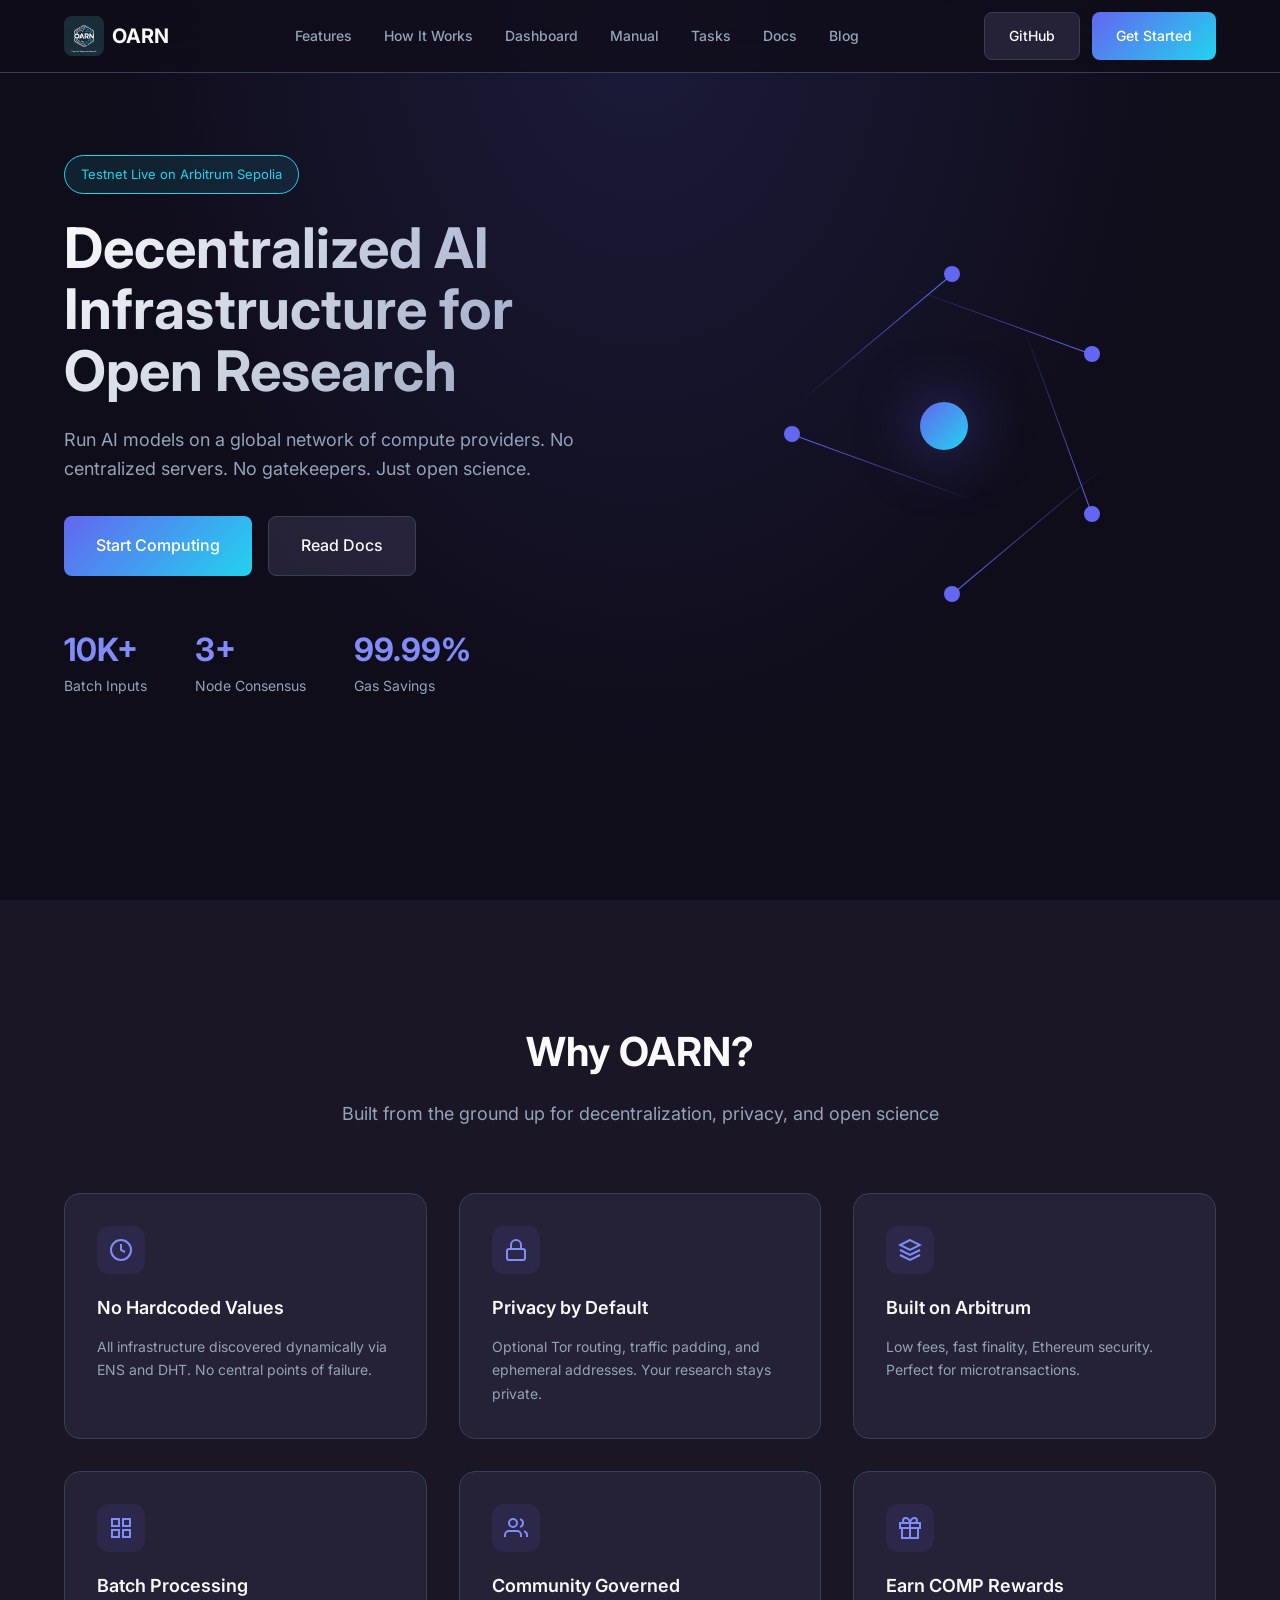
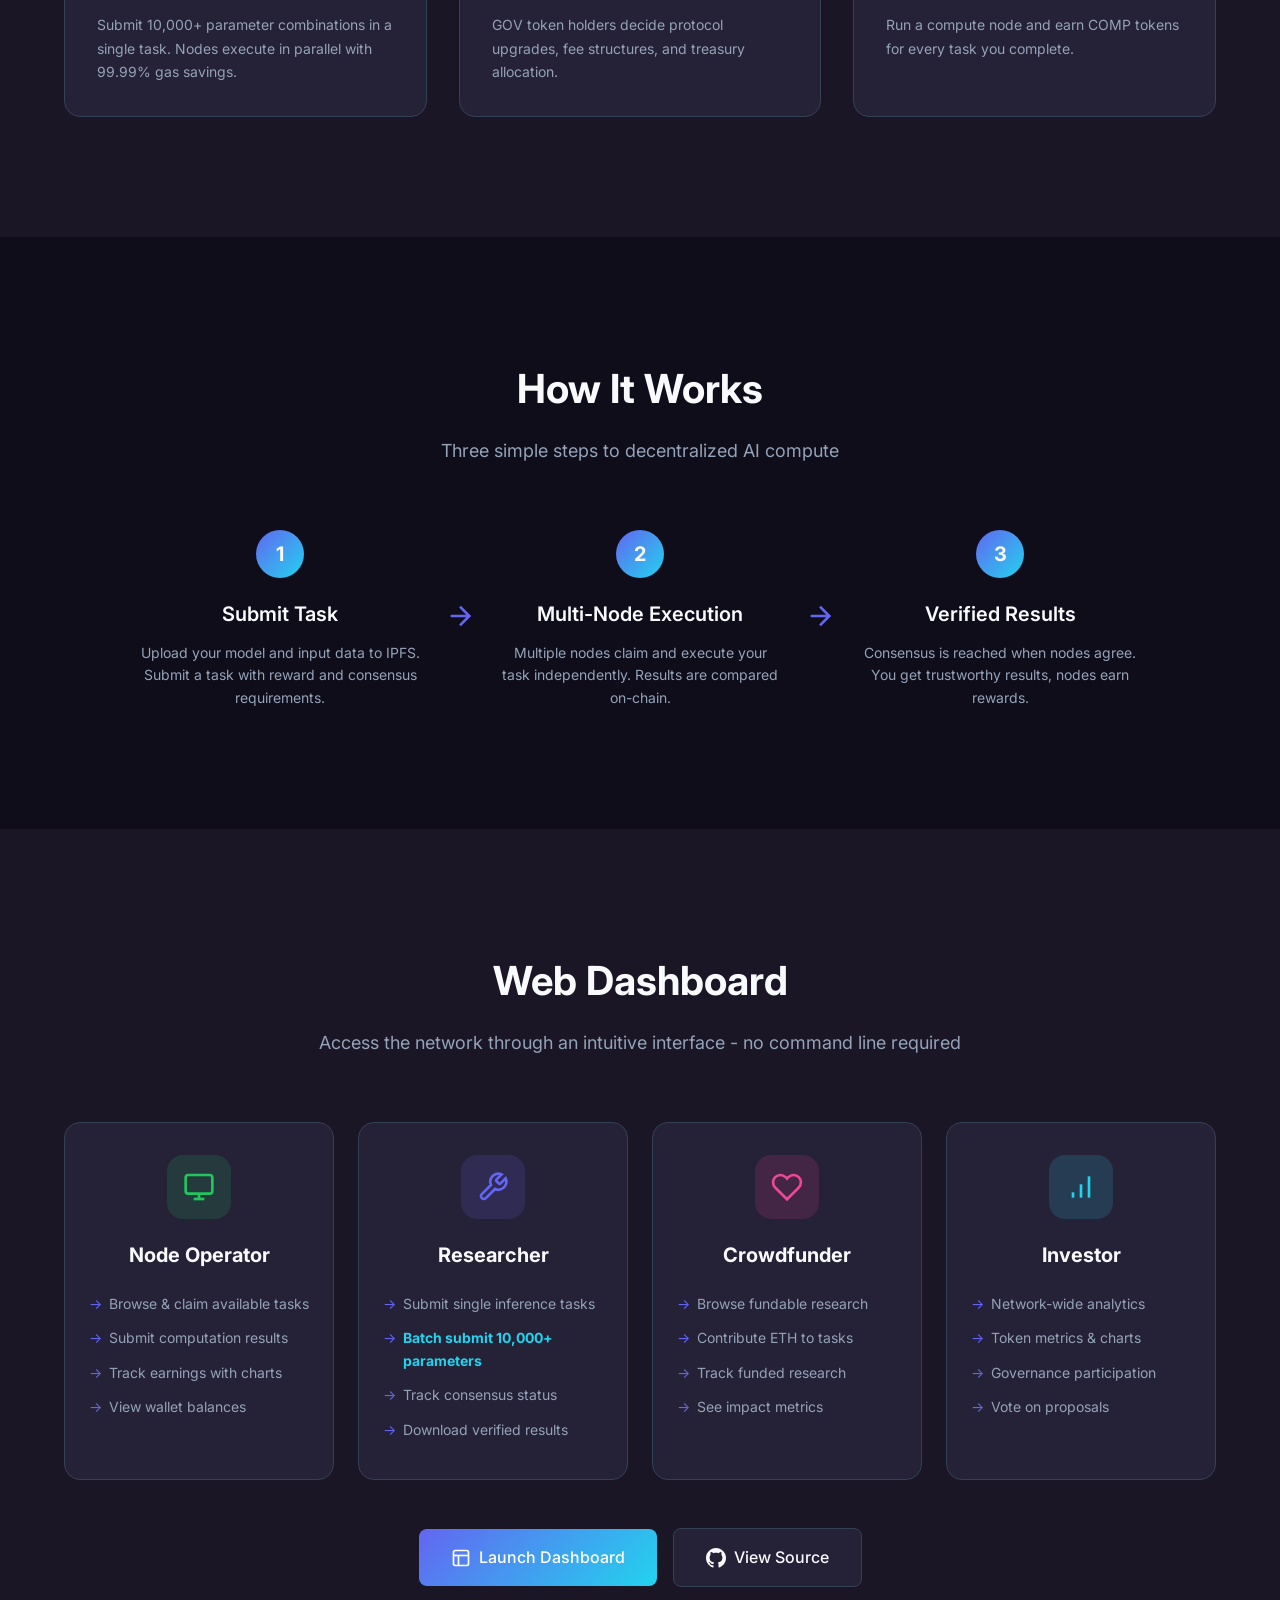
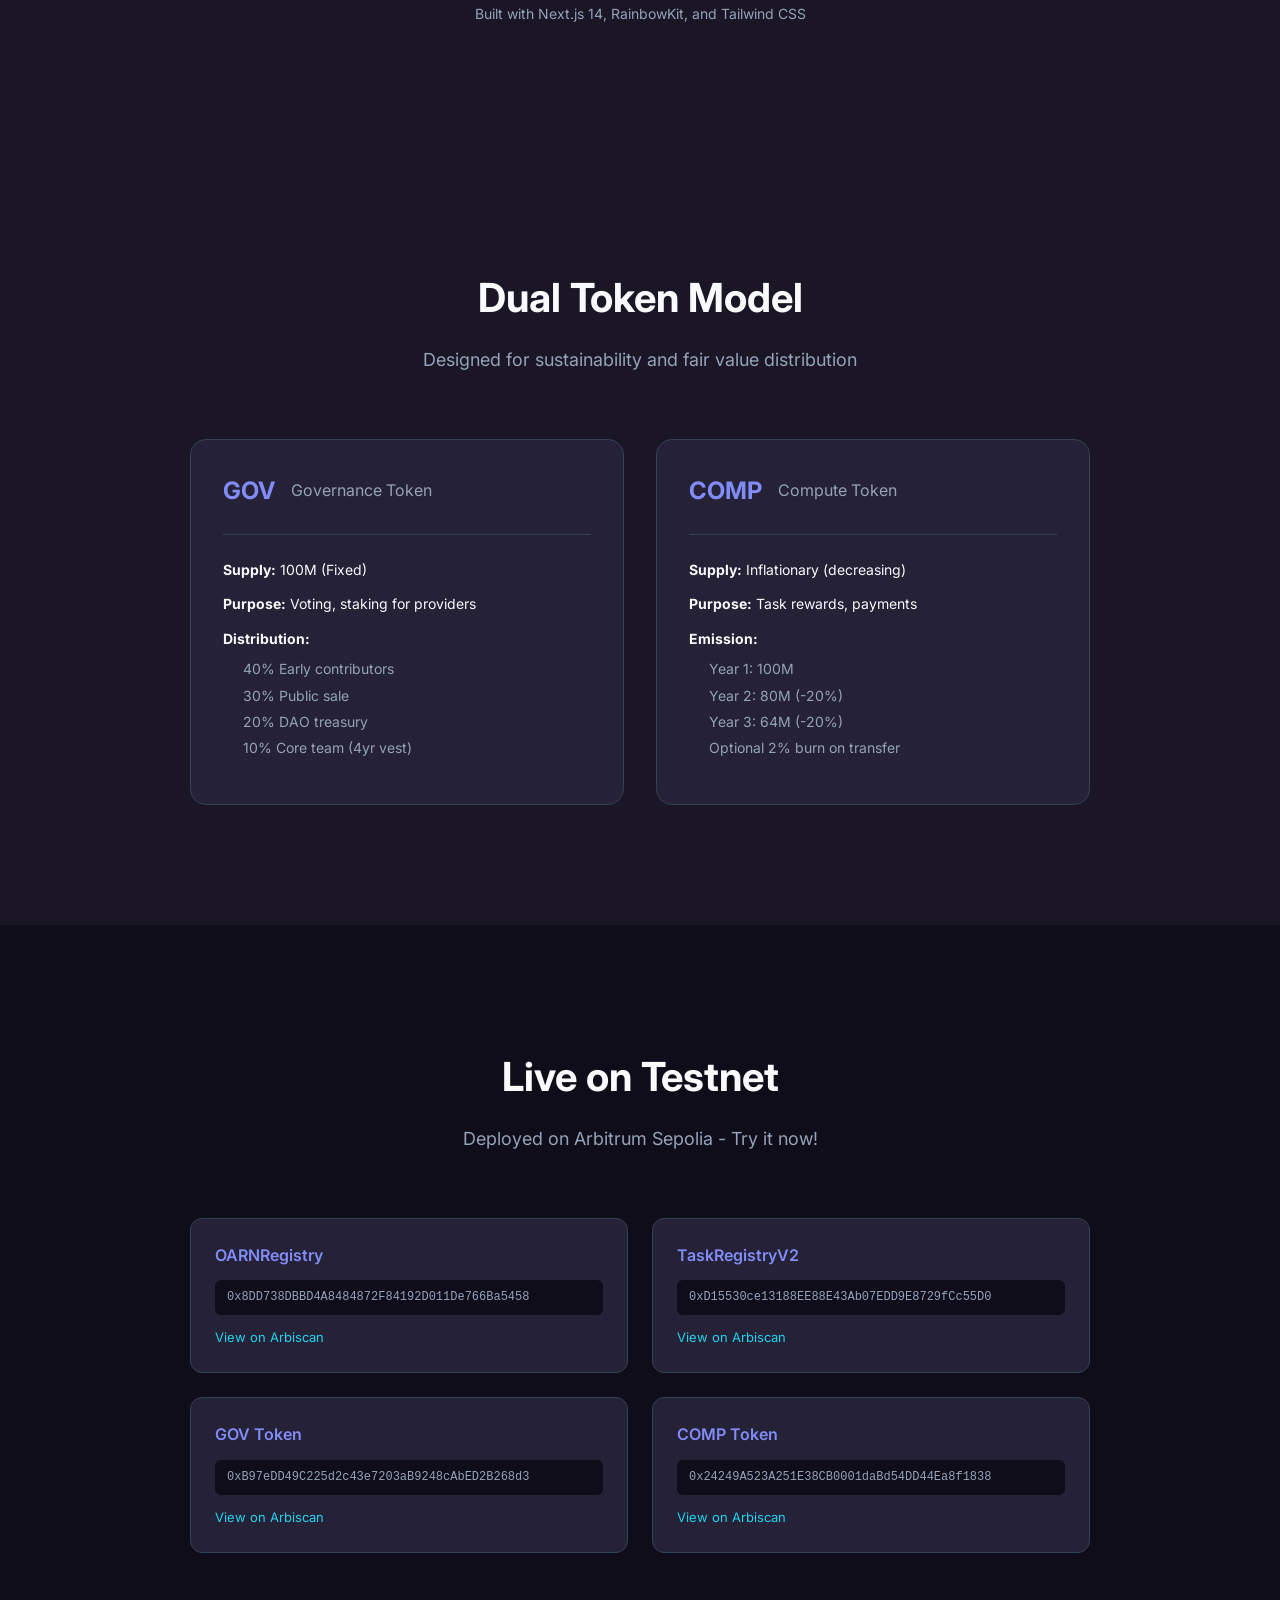
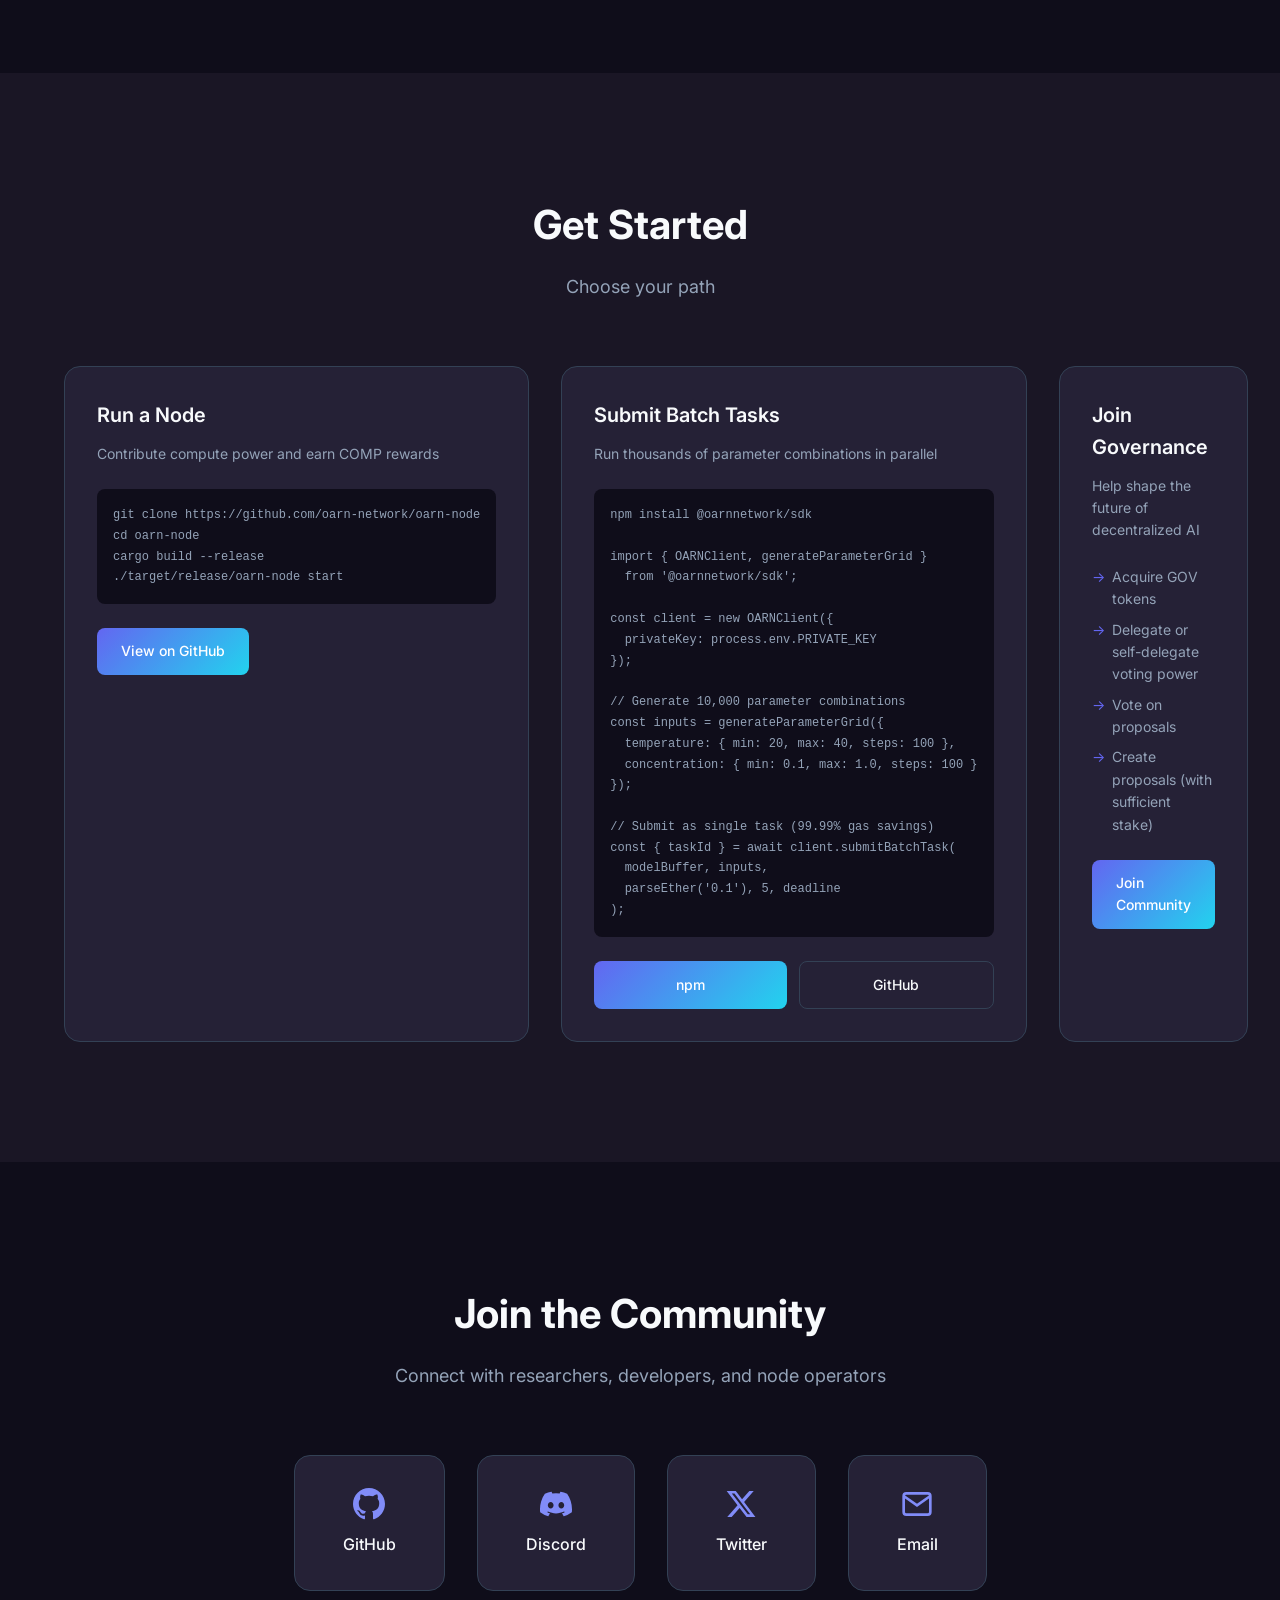
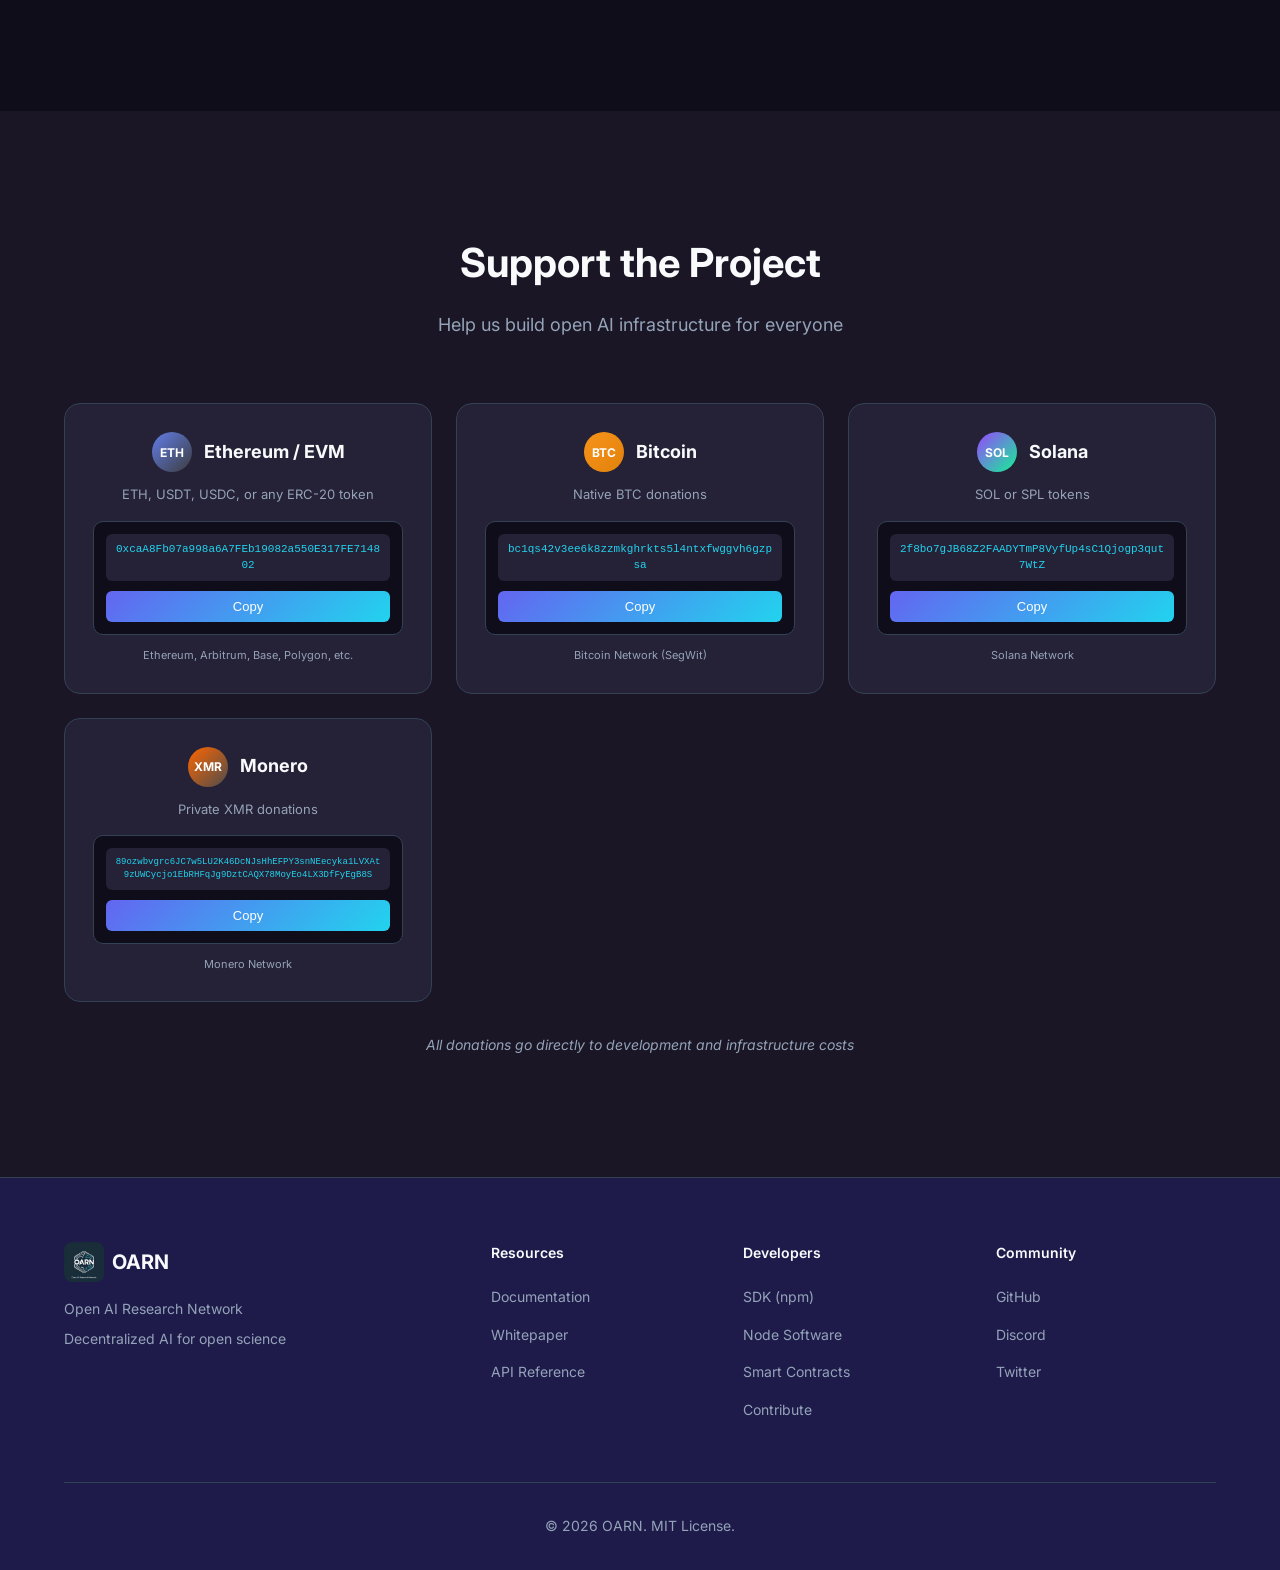
==== index.html @ 7d2e3410 "fix: correct TaskRegistryV2 address on index and manual pages Replace old address 0x7b4898...6562 wi" ====
<!DOCTYPE html>
<html lang="en">
<head>
    <meta charset="UTF-8">
    <meta name="viewport" content="width=device-width, initial-scale=1.0">
    <title>OARN - Open AI Research Network</title>
    <meta name="description" content="Decentralized AI infrastructure for the open research community. Run AI models, earn rewards, advance science.">
    <link rel="canonical" href="https://oarn-network.github.io/oarn-website/">
    <link rel="icon" type="image/png" href="logo.png">
    <link rel="apple-touch-icon" href="logo.png">
    <link rel="stylesheet" href="styles.css">
    <link rel="preconnect" href="https://fonts.googleapis.com">
    <link rel="preconnect" href="https://fonts.gstatic.com" crossorigin>
    <link href="https://fonts.googleapis.com/css2?family=Inter:wght@400;500;600;700&display=swap" rel="stylesheet">
</head>
<body>
    <!-- Navigation -->
    <nav class="navbar">
        <div class="container">
            <a href="#" class="logo">
                <img src="logo.png" alt="OARN Logo" class="logo-img">
                <span class="logo-text">OARN</span>
            </a>
            <ul class="nav-links">
                <li><a href="#features">Features</a></li>
                <li><a href="#how-it-works">How It Works</a></li>
                <li><a href="#dashboard">Dashboard</a></li>
                <li><a href="manual.html">Manual</a></li>
                <li><a href="tasks.html">Tasks</a></li>
                <li><a href="docs.html">Docs</a></li>
                <li><a href="blog.html">Blog</a></li>
            </ul>
            <div class="nav-buttons">
                <a href="https://github.com/oarn-network" class="btn btn-secondary" target="_blank">GitHub</a>
                <a href="#get-started" class="btn btn-primary">Get Started</a>
            </div>
            <button class="mobile-menu-btn" aria-label="Menu">
                <span></span>
                <span></span>
                <span></span>
            </button>
        </div>
    </nav>

    <!-- Hero Section -->
    <section class="hero">
        <div class="container">
            <div class="hero-content">
                <div class="hero-badge">Testnet Live on Arbitrum Sepolia</div>
                <h1>Decentralized AI Infrastructure for Open Research</h1>
                <p class="hero-subtitle">
                    Run AI models on a global network of compute providers.
                    No centralized servers. No gatekeepers. Just open science.
                </p>
                <div class="hero-buttons">
                    <a href="#get-started" class="btn btn-primary btn-large">Start Computing</a>
                    <a href="https://github.com/oarn-network/oarn-docs" class="btn btn-secondary btn-large" target="_blank">Read Docs</a>
                </div>
                <div class="hero-stats">
                    <div class="stat">
                        <span class="stat-value">10K+</span>
                        <span class="stat-label">Batch Inputs</span>
                    </div>
                    <div class="stat">
                        <span class="stat-value">3+</span>
                        <span class="stat-label">Node Consensus</span>
                    </div>
                    <div class="stat">
                        <span class="stat-value">99.99%</span>
                        <span class="stat-label">Gas Savings</span>
                    </div>
                </div>
            </div>
            <div class="hero-visual">
                <div class="network-animation">
                    <div class="node node-1"></div>
                    <div class="node node-2"></div>
                    <div class="node node-3"></div>
                    <div class="node node-4"></div>
                    <div class="node node-5"></div>
                    <div class="center-node"></div>
                </div>
            </div>
        </div>
    </section>

    <!-- Features Section -->
    <section id="features" class="features">
        <div class="container">
            <h2 class="section-title">Why OARN?</h2>
            <p class="section-subtitle">Built from the ground up for decentralization, privacy, and open science</p>

            <div class="features-grid">
                <div class="feature-card">
                    <div class="feature-icon">
                        <svg viewBox="0 0 24 24" fill="none" stroke="currentColor" stroke-width="2">
                            <circle cx="12" cy="12" r="10"/>
                            <path d="M12 6v6l4 2"/>
                        </svg>
                    </div>
                    <h3>No Hardcoded Values</h3>
                    <p>All infrastructure discovered dynamically via ENS and DHT. No central points of failure.</p>
                </div>

                <div class="feature-card">
                    <div class="feature-icon">
                        <svg viewBox="0 0 24 24" fill="none" stroke="currentColor" stroke-width="2">
                            <rect x="3" y="11" width="18" height="11" rx="2" ry="2"/>
                            <path d="M7 11V7a5 5 0 0110 0v4"/>
                        </svg>
                    </div>
                    <h3>Privacy by Default</h3>
                    <p>Optional Tor routing, traffic padding, and ephemeral addresses. Your research stays private.</p>
                </div>

                <div class="feature-card">
                    <div class="feature-icon">
                        <svg viewBox="0 0 24 24" fill="none" stroke="currentColor" stroke-width="2">
                            <path d="M12 2L2 7l10 5 10-5-10-5z"/>
                            <path d="M2 17l10 5 10-5"/>
                            <path d="M2 12l10 5 10-5"/>
                        </svg>
                    </div>
                    <h3>Built on Arbitrum</h3>
                    <p>Low fees, fast finality, Ethereum security. Perfect for microtransactions.</p>
                </div>

                <div class="feature-card">
                    <div class="feature-icon">
                        <svg viewBox="0 0 24 24" fill="none" stroke="currentColor" stroke-width="2">
                            <rect x="3" y="3" width="7" height="7"/>
                            <rect x="14" y="3" width="7" height="7"/>
                            <rect x="14" y="14" width="7" height="7"/>
                            <rect x="3" y="14" width="7" height="7"/>
                        </svg>
                    </div>
                    <h3>Batch Processing</h3>
                    <p>Submit 10,000+ parameter combinations in a single task. Nodes execute in parallel with 99.99% gas savings.</p>
                </div>

                <div class="feature-card">
                    <div class="feature-icon">
                        <svg viewBox="0 0 24 24" fill="none" stroke="currentColor" stroke-width="2">
                            <path d="M17 21v-2a4 4 0 00-4-4H5a4 4 0 00-4 4v2"/>
                            <circle cx="9" cy="7" r="4"/>
                            <path d="M23 21v-2a4 4 0 00-3-3.87"/>
                            <path d="M16 3.13a4 4 0 010 7.75"/>
                        </svg>
                    </div>
                    <h3>Community Governed</h3>
                    <p>GOV token holders decide protocol upgrades, fee structures, and treasury allocation.</p>
                </div>

                <div class="feature-card">
                    <div class="feature-icon">
                        <svg viewBox="0 0 24 24" fill="none" stroke="currentColor" stroke-width="2">
                            <polyline points="20 12 20 22 4 22 4 12"/>
                            <rect x="2" y="7" width="20" height="5"/>
                            <line x1="12" y1="22" x2="12" y2="7"/>
                            <path d="M12 7H7.5a2.5 2.5 0 010-5C11 2 12 7 12 7z"/>
                            <path d="M12 7h4.5a2.5 2.5 0 000-5C13 2 12 7 12 7z"/>
                        </svg>
                    </div>
                    <h3>Earn COMP Rewards</h3>
                    <p>Run a compute node and earn COMP tokens for every task you complete.</p>
                </div>
            </div>
        </div>
    </section>

    <!-- How It Works -->
    <section id="how-it-works" class="how-it-works">
        <div class="container">
            <h2 class="section-title">How It Works</h2>
            <p class="section-subtitle">Three simple steps to decentralized AI compute</p>

            <div class="steps">
                <div class="step">
                    <div class="step-number">1</div>
                    <h3>Submit Task</h3>
                    <p>Upload your model and input data to IPFS. Submit a task with reward and consensus requirements.</p>
                </div>
                <div class="step-arrow">
                    <svg viewBox="0 0 24 24" fill="none" stroke="currentColor" stroke-width="2">
                        <path d="M5 12h14M12 5l7 7-7 7"/>
                    </svg>
                </div>
                <div class="step">
                    <div class="step-number">2</div>
                    <h3>Multi-Node Execution</h3>
                    <p>Multiple nodes claim and execute your task independently. Results are compared on-chain.</p>
                </div>
                <div class="step-arrow">
                    <svg viewBox="0 0 24 24" fill="none" stroke="currentColor" stroke-width="2">
                        <path d="M5 12h14M12 5l7 7-7 7"/>
                    </svg>
                </div>
                <div class="step">
                    <div class="step-number">3</div>
                    <h3>Verified Results</h3>
                    <p>Consensus is reached when nodes agree. You get trustworthy results, nodes earn rewards.</p>
                </div>
            </div>
        </div>
    </section>

    <!-- Dashboard Section -->
    <section id="dashboard" class="dashboard-section">
        <div class="container">
            <h2 class="section-title">Web Dashboard</h2>
            <p class="section-subtitle">Access the network through an intuitive interface - no command line required</p>

            <div class="dashboard-grid">
                <div class="dashboard-card">
                    <div class="dashboard-icon node-op">
                        <svg viewBox="0 0 24 24" fill="none" stroke="currentColor" stroke-width="2">
                            <rect x="2" y="3" width="20" height="14" rx="2" ry="2"/>
                            <line x1="8" y1="21" x2="16" y2="21"/>
                            <line x1="12" y1="17" x2="12" y2="21"/>
                        </svg>
                    </div>
                    <h3>Node Operator</h3>
                    <ul>
                        <li>Browse & claim available tasks</li>
                        <li>Submit computation results</li>
                        <li>Track earnings with charts</li>
                        <li>View wallet balances</li>
                    </ul>
                </div>

                <div class="dashboard-card">
                    <div class="dashboard-icon researcher">
                        <svg viewBox="0 0 24 24" fill="none" stroke="currentColor" stroke-width="2">
                            <path d="M14.7 6.3a1 1 0 0 0 0 1.4l1.6 1.6a1 1 0 0 0 1.4 0l3.77-3.77a6 6 0 0 1-7.94 7.94l-6.91 6.91a2.12 2.12 0 0 1-3-3l6.91-6.91a6 6 0 0 1 7.94-7.94l-3.76 3.76z"/>
                        </svg>
                    </div>
                    <h3>Researcher</h3>
                    <ul>
                        <li>Submit single inference tasks</li>
                        <li><strong>Batch submit 10,000+ parameters</strong></li>
                        <li>Track consensus status</li>
                        <li>Download verified results</li>
                    </ul>
                </div>

                <div class="dashboard-card">
                    <div class="dashboard-icon crowdfunder">
                        <svg viewBox="0 0 24 24" fill="none" stroke="currentColor" stroke-width="2">
                            <path d="M20.84 4.61a5.5 5.5 0 0 0-7.78 0L12 5.67l-1.06-1.06a5.5 5.5 0 0 0-7.78 7.78l1.06 1.06L12 21.23l7.78-7.78 1.06-1.06a5.5 5.5 0 0 0 0-7.78z"/>
                        </svg>
                    </div>
                    <h3>Crowdfunder</h3>
                    <ul>
                        <li>Browse fundable research</li>
                        <li>Contribute ETH to tasks</li>
                        <li>Track funded research</li>
                        <li>See impact metrics</li>
                    </ul>
                </div>

                <div class="dashboard-card">
                    <div class="dashboard-icon investor">
                        <svg viewBox="0 0 24 24" fill="none" stroke="currentColor" stroke-width="2">
                            <line x1="12" y1="20" x2="12" y2="10"/>
                            <line x1="18" y1="20" x2="18" y2="4"/>
                            <line x1="6" y1="20" x2="6" y2="16"/>
                        </svg>
                    </div>
                    <h3>Investor</h3>
                    <ul>
                        <li>Network-wide analytics</li>
                        <li>Token metrics & charts</li>
                        <li>Governance participation</li>
                        <li>Vote on proposals</li>
                    </ul>
                </div>
            </div>

            <div class="dashboard-cta">
                <a href="https://oarn-dashboard-lxpk26rfe-flogb96s-projects.vercel.app/" class="btn btn-primary btn-large" target="_blank">
                    <svg viewBox="0 0 24 24" fill="none" stroke="currentColor" stroke-width="2" width="20" height="20" style="margin-right: 8px;">
                        <rect x="3" y="3" width="18" height="18" rx="2" ry="2"/>
                        <line x1="3" y1="9" x2="21" y2="9"/>
                        <line x1="9" y1="21" x2="9" y2="9"/>
                    </svg>
                    Launch Dashboard
                </a>
                <a href="https://github.com/oarn-network/oarn-dashboard" class="btn btn-secondary btn-large" target="_blank" style="margin-left: 12px;">
                    <svg viewBox="0 0 24 24" fill="currentColor" width="20" height="20" style="margin-right: 8px;">
                        <path d="M12 0c-6.626 0-12 5.373-12 12 0 5.302 3.438 9.8 8.207 11.387.599.111.793-.261.793-.577v-2.234c-3.338.726-4.033-1.416-4.033-1.416-.546-1.387-1.333-1.756-1.333-1.756-1.089-.745.083-.729.083-.729 1.205.084 1.839 1.237 1.839 1.237 1.07 1.834 2.807 1.304 3.492.997.107-.775.418-1.305.762-1.604-2.665-.305-5.467-1.334-5.467-5.931 0-1.311.469-2.381 1.236-3.221-.124-.303-.535-1.524.117-3.176 0 0 1.008-.322 3.301 1.23.957-.266 1.983-.399 3.003-.404 1.02.005 2.047.138 3.006.404 2.291-1.552 3.297-1.23 3.297-1.23.653 1.653.242 2.874.118 3.176.77.84 1.235 1.911 1.235 3.221 0 4.609-2.807 5.624-5.479 5.921.43.372.823 1.102.823 2.222v3.293c0 .319.192.694.801.576 4.765-1.589 8.199-6.086 8.199-11.386 0-6.627-5.373-12-12-12z"/>
                    </svg>
                    View Source
                </a>
                <p class="dashboard-note">Built with Next.js 14, RainbowKit, and Tailwind CSS</p>
            </div>
        </div>
    </section>

    <!-- Tokenomics -->
    <section id="tokenomics" class="tokenomics">
        <div class="container">
            <h2 class="section-title">Dual Token Model</h2>
            <p class="section-subtitle">Designed for sustainability and fair value distribution</p>

            <div class="tokens-grid">
                <div class="token-card">
                    <div class="token-header">
                        <span class="token-symbol">GOV</span>
                        <span class="token-name">Governance Token</span>
                    </div>
                    <ul class="token-details">
                        <li><strong>Supply:</strong> 100M (Fixed)</li>
                        <li><strong>Purpose:</strong> Voting, staking for providers</li>
                        <li><strong>Distribution:</strong>
                            <ul>
                                <li>40% Early contributors</li>
                                <li>30% Public sale</li>
                                <li>20% DAO treasury</li>
                                <li>10% Core team (4yr vest)</li>
                            </ul>
                        </li>
                    </ul>
                </div>

                <div class="token-card">
                    <div class="token-header">
                        <span class="token-symbol">COMP</span>
                        <span class="token-name">Compute Token</span>
                    </div>
                    <ul class="token-details">
                        <li><strong>Supply:</strong> Inflationary (decreasing)</li>
                        <li><strong>Purpose:</strong> Task rewards, payments</li>
                        <li><strong>Emission:</strong>
                            <ul>
                                <li>Year 1: 100M</li>
                                <li>Year 2: 80M (-20%)</li>
                                <li>Year 3: 64M (-20%)</li>
                                <li>Optional 2% burn on transfer</li>
                            </ul>
                        </li>
                    </ul>
                </div>
            </div>
        </div>
    </section>

    <!-- Contracts Section -->
    <section id="contracts" class="contracts">
        <div class="container">
            <h2 class="section-title">Live on Testnet</h2>
            <p class="section-subtitle">Deployed on Arbitrum Sepolia - Try it now!</p>

            <div class="contracts-grid">
                <div class="contract-item">
                    <span class="contract-name">OARNRegistry</span>
                    <code class="contract-address">0x8DD738DBBD4A8484872F84192D011De766Ba5458</code>
                    <a href="https://sepolia.arbiscan.io/address/0x8DD738DBBD4A8484872F84192D011De766Ba5458" target="_blank" class="contract-link">View on Arbiscan</a>
                </div>
                <div class="contract-item">
                    <span class="contract-name">TaskRegistryV2</span>
                    <code class="contract-address">0xD15530ce13188EE88E43Ab07EDD9E8729fCc55D0</code>
                    <a href="https://sepolia.arbiscan.io/address/0xD15530ce13188EE88E43Ab07EDD9E8729fCc55D0" target="_blank" class="contract-link">View on Arbiscan</a>
                </div>
                <div class="contract-item">
                    <span class="contract-name">GOV Token</span>
                    <code class="contract-address">0xB97eDD49C225d2c43e7203aB9248cAbED2B268d3</code>
                    <a href="https://sepolia.arbiscan.io/address/0xB97eDD49C225d2c43e7203aB9248cAbED2B268d3" target="_blank" class="contract-link">View on Arbiscan</a>
                </div>
                <div class="contract-item">
                    <span class="contract-name">COMP Token</span>
                    <code class="contract-address">0x24249A523A251E38CB0001daBd54DD44Ea8f1838</code>
                    <a href="https://sepolia.arbiscan.io/address/0x24249A523A251E38CB0001daBd54DD44Ea8f1838" target="_blank" class="contract-link">View on Arbiscan</a>
                </div>
            </div>
        </div>
    </section>

    <!-- Get Started -->
    <section id="get-started" class="get-started">
        <div class="container">
            <h2 class="section-title">Get Started</h2>
            <p class="section-subtitle">Choose your path</p>

            <div class="paths-grid">
                <div class="path-card">
                    <h3>Run a Node</h3>
                    <p>Contribute compute power and earn COMP rewards</p>
                    <pre><code>git clone https://github.com/oarn-network/oarn-node
cd oarn-node
cargo build --release
./target/release/oarn-node start</code></pre>
                    <a href="https://github.com/oarn-network/oarn-node" class="btn btn-primary" target="_blank">View on GitHub</a>
                </div>

                <div class="path-card">
                    <h3>Submit Batch Tasks</h3>
                    <p>Run thousands of parameter combinations in parallel</p>
                    <pre><code>npm install @oarnnetwork/sdk

import { OARNClient, generateParameterGrid }
  from '@oarnnetwork/sdk';

const client = new OARNClient({
  privateKey: process.env.PRIVATE_KEY
});

// Generate 10,000 parameter combinations
const inputs = generateParameterGrid({
  temperature: { min: 20, max: 40, steps: 100 },
  concentration: { min: 0.1, max: 1.0, steps: 100 }
});

// Submit as single task (99.99% gas savings)
const { taskId } = await client.submitBatchTask(
  modelBuffer, inputs,
  parseEther('0.1'), 5, deadline
);</code></pre>
                    <div class="path-buttons">
                        <a href="https://www.npmjs.com/package/@oarnnetwork/sdk" class="btn btn-primary" target="_blank">npm</a>
                        <a href="https://github.com/oarn-network/oarn-sdk" class="btn btn-secondary" target="_blank">GitHub</a>
                    </div>
                </div>

                <div class="path-card">
                    <h3>Join Governance</h3>
                    <p>Help shape the future of decentralized AI</p>
                    <ul>
                        <li>Acquire GOV tokens</li>
                        <li>Delegate or self-delegate voting power</li>
                        <li>Vote on proposals</li>
                        <li>Create proposals (with sufficient stake)</li>
                    </ul>
                    <a href="#community" class="btn btn-primary">Join Community</a>
                </div>
            </div>
        </div>
    </section>

    <!-- Community -->
    <section id="community" class="community">
        <div class="container">
            <h2 class="section-title">Join the Community</h2>
            <p class="section-subtitle">Connect with researchers, developers, and node operators</p>

            <div class="community-links">
                <a href="https://github.com/oarn-network" class="community-link" target="_blank">
                    <svg viewBox="0 0 24 24" fill="currentColor">
                        <path d="M12 0c-6.626 0-12 5.373-12 12 0 5.302 3.438 9.8 8.207 11.387.599.111.793-.261.793-.577v-2.234c-3.338.726-4.033-1.416-4.033-1.416-.546-1.387-1.333-1.756-1.333-1.756-1.089-.745.083-.729.083-.729 1.205.084 1.839 1.237 1.839 1.237 1.07 1.834 2.807 1.304 3.492.997.107-.775.418-1.305.762-1.604-2.665-.305-5.467-1.334-5.467-5.931 0-1.311.469-2.381 1.236-3.221-.124-.303-.535-1.524.117-3.176 0 0 1.008-.322 3.301 1.23.957-.266 1.983-.399 3.003-.404 1.02.005 2.047.138 3.006.404 2.291-1.552 3.297-1.23 3.297-1.23.653 1.653.242 2.874.118 3.176.77.84 1.235 1.911 1.235 3.221 0 4.609-2.807 5.624-5.479 5.921.43.372.823 1.102.823 2.222v3.293c0 .319.192.694.801.576 4.765-1.589 8.199-6.086 8.199-11.386 0-6.627-5.373-12-12-12z"/>
                    </svg>
                    <span>GitHub</span>
                </a>
                <a href="https://discord.gg/RsrQwNvt" class="community-link" target="_blank">
                    <svg viewBox="0 0 24 24" fill="currentColor">
                        <path d="M20.317 4.37a19.791 19.791 0 0 0-4.885-1.515.074.074 0 0 0-.079.037c-.21.375-.444.864-.608 1.25a18.27 18.27 0 0 0-5.487 0 12.64 12.64 0 0 0-.617-1.25.077.077 0 0 0-.079-.037A19.736 19.736 0 0 0 3.677 4.37a.07.07 0 0 0-.032.027C.533 9.046-.32 13.58.099 18.057a.082.082 0 0 0 .031.057 19.9 19.9 0 0 0 5.993 3.03.078.078 0 0 0 .084-.028 14.09 14.09 0 0 0 1.226-1.994.076.076 0 0 0-.041-.106 13.107 13.107 0 0 1-1.872-.892.077.077 0 0 1-.008-.128 10.2 10.2 0 0 0 .372-.292.074.074 0 0 1 .077-.01c3.928 1.793 8.18 1.793 12.062 0a.074.074 0 0 1 .078.01c.12.098.246.198.373.292a.077.077 0 0 1-.006.127 12.299 12.299 0 0 1-1.873.892.077.077 0 0 0-.041.107c.36.698.772 1.362 1.225 1.993a.076.076 0 0 0 .084.028 19.839 19.839 0 0 0 6.002-3.03.077.077 0 0 0 .032-.054c.5-5.177-.838-9.674-3.549-13.66a.061.061 0 0 0-.031-.03zM8.02 15.33c-1.183 0-2.157-1.085-2.157-2.419 0-1.333.956-2.419 2.157-2.419 1.21 0 2.176 1.096 2.157 2.42 0 1.333-.956 2.418-2.157 2.418zm7.975 0c-1.183 0-2.157-1.085-2.157-2.419 0-1.333.955-2.419 2.157-2.419 1.21 0 2.176 1.096 2.157 2.42 0 1.333-.946 2.418-2.157 2.418z"/>
                    </svg>
                    <span>Discord</span>
                </a>
                <a href="https://twitter.com/OARNNetwork" class="community-link" target="_blank">
                    <svg viewBox="0 0 24 24" fill="currentColor">
                        <path d="M18.244 2.25h3.308l-7.227 8.26 8.502 11.24H16.17l-5.214-6.817L4.99 21.75H1.68l7.73-8.835L1.254 2.25H8.08l4.713 6.231zm-1.161 17.52h1.833L7.084 4.126H5.117z"/>
                    </svg>
                    <span>Twitter</span>
                </a>
                <a href="mailto:oarn@proton.me" class="community-link">
                    <svg viewBox="0 0 24 24" fill="none" stroke="currentColor" stroke-width="2">
                        <path d="M4 4h16c1.1 0 2 .9 2 2v12c0 1.1-.9 2-2 2H4c-1.1 0-2-.9-2-2V6c0-1.1.9-2 2-2z"/>
                        <polyline points="22,6 12,13 2,6"/>
                    </svg>
                    <span>Email</span>
                </a>
            </div>
        </div>
    </section>

    <!-- Support / Donate -->
    <section id="support" class="support">
        <div class="container">
            <h2 class="section-title">Support the Project</h2>
            <p class="section-subtitle">Help us build open AI infrastructure for everyone</p>

            <div class="donate-container">
                <!-- Ethereum -->
                <div class="donate-card">
                    <div class="donate-header">
                        <div class="chain-icon eth">ETH</div>
                        <h3>Ethereum / EVM</h3>
                    </div>
                    <p>ETH, USDT, USDC, or any ERC-20 token</p>
                    <div class="wallet-address">
                        <code class="address" data-address="0xcaA8Fb07a998a6A7FEb19082a550E317FE714802">0xcaA8Fb07a998a6A7FEb19082a550E317FE714802</code>
                        <button class="copy-btn" onclick="copyAddress(this)">Copy</button>
                    </div>
                    <span class="network-note">Ethereum, Arbitrum, Base, Polygon, etc.</span>
                </div>

                <!-- Bitcoin -->
                <div class="donate-card">
                    <div class="donate-header">
                        <div class="chain-icon btc">BTC</div>
                        <h3>Bitcoin</h3>
                    </div>
                    <p>Native BTC donations</p>
                    <div class="wallet-address">
                        <code class="address" data-address="bc1qs42v3ee6k8zzmkghrkts5l4ntxfwggvh6gzpsa">bc1qs42v3ee6k8zzmkghrkts5l4ntxfwggvh6gzpsa</code>
                        <button class="copy-btn" onclick="copyAddress(this)">Copy</button>
                    </div>
                    <span class="network-note">Bitcoin Network (SegWit)</span>
                </div>

                <!-- Solana -->
                <div class="donate-card">
                    <div class="donate-header">
                        <div class="chain-icon sol">SOL</div>
                        <h3>Solana</h3>
                    </div>
                    <p>SOL or SPL tokens</p>
                    <div class="wallet-address">
                        <code class="address" data-address="2f8bo7gJB68Z2FAADYTmP8VyfUp4sC1Qjogp3qut7WtZ">2f8bo7gJB68Z2FAADYTmP8VyfUp4sC1Qjogp3qut7WtZ</code>
                        <button class="copy-btn" onclick="copyAddress(this)">Copy</button>
                    </div>
                    <span class="network-note">Solana Network</span>
                </div>

                <!-- Monero -->
                <div class="donate-card">
                    <div class="donate-header">
                        <div class="chain-icon xmr">XMR</div>
                        <h3>Monero</h3>
                    </div>
                    <p>Private XMR donations</p>
                    <div class="wallet-address">
                        <code class="address monero-addr" data-address="89ozwbvgrc6JC7w5LU2K46DcNJsHhEFPY3snNEecyka1LVXAt9zUWCycjo1EbRHFqJg9DztCAQX78MoyEo4LX3DfFyEgB8S">89ozwbvgrc6JC7w5LU2K46DcNJsHhEFPY3snNEecyka1LVXAt9zUWCycjo1EbRHFqJg9DztCAQX78MoyEo4LX3DfFyEgB8S</code>
                        <button class="copy-btn" onclick="copyAddress(this)">Copy</button>
                    </div>
                    <span class="network-note">Monero Network</span>
                </div>
            </div>

            <p class="donate-note">All donations go directly to development and infrastructure costs</p>
        </div>
    </section>

    <!-- Footer -->
    <footer class="footer">
        <div class="container">
            <div class="footer-content">
                <div class="footer-brand">
                    <a href="#" class="logo">
                        <img src="logo.png" alt="OARN Logo" class="logo-img">
                        <span class="logo-text">OARN</span>
                    </a>
                    <p>Open AI Research Network</p>
                    <p class="footer-tagline">Decentralized AI for open science</p>
                </div>
                <div class="footer-links">
                    <div class="footer-column">
                        <h4>Resources</h4>
                        <ul>
                            <li><a href="https://github.com/oarn-network/oarn-docs">Documentation</a></li>
                            <li><a href="https://github.com/oarn-network/oarn-docs/blob/main/decentralized-ai-whitepaper.md">Whitepaper</a></li>
                            <li><a href="https://github.com/oarn-network/oarn-docs/blob/main/api-reference.md">API Reference</a></li>
                        </ul>
                    </div>
                    <div class="footer-column">
                        <h4>Developers</h4>
                        <ul>
                            <li><a href="https://www.npmjs.com/package/@oarnnetwork/sdk">SDK (npm)</a></li>
                            <li><a href="https://github.com/oarn-network/oarn-node">Node Software</a></li>
                            <li><a href="https://github.com/oarn-network/oarn-contracts">Smart Contracts</a></li>
                            <li><a href="https://github.com/oarn-network/oarn-docs/blob/main/CONTRIBUTING.md">Contribute</a></li>
                        </ul>
                    </div>
                    <div class="footer-column">
                        <h4>Community</h4>
                        <ul>
                            <li><a href="https://github.com/oarn-network" target="_blank">GitHub</a></li>
                            <li><a href="https://discord.gg/RsrQwNvt" target="_blank">Discord</a></li>
                            <li><a href="https://twitter.com/OARNNetwork" target="_blank">Twitter</a></li>
                        </ul>
                    </div>
                </div>
            </div>
            <div class="footer-bottom">
                <p>&copy; 2026 OARN. MIT License.</p>
            </div>
        </div>
    </footer>

    <script src="script.js"></script>
</body>
</html>
---- styles.css ----
/* CSS Variables */
:root {
    --primary: #6366f1;
    --primary-dark: #4f46e5;
    --primary-light: #818cf8;
    --secondary: #1e1b4b;
    --accent: #22d3ee;
    --background: #0f0d1a;
    --background-light: #1a1625;
    --surface: #252136;
    --text: #f8fafc;
    --text-muted: #94a3b8;
    --border: #334155;
    --success: #22c55e;
    --warning: #f59e0b;
    --error: #ef4444;
    --gradient: linear-gradient(135deg, var(--primary) 0%, var(--accent) 100%);
}

/* Reset & Base */
*, *::before, *::after {
    box-sizing: border-box;
    margin: 0;
    padding: 0;
}

html {
    scroll-behavior: smooth;
}

body {
    font-family: 'Inter', -apple-system, BlinkMacSystemFont, sans-serif;
    background: var(--background);
    color: var(--text);
    line-height: 1.6;
    overflow-x: hidden;
}

a {
    color: inherit;
    text-decoration: none;
}

ul {
    list-style: none;
}

img {
    max-width: 100%;
    height: auto;
}

/* Container */
.container {
    max-width: 1200px;
    margin: 0 auto;
    padding: 0 24px;
}

/* Buttons */
.btn {
    display: inline-flex;
    align-items: center;
    justify-content: center;
    padding: 12px 24px;
    border-radius: 8px;
    font-weight: 500;
    font-size: 14px;
    transition: all 0.2s ease;
    cursor: pointer;
    border: none;
}

.btn-primary {
    background: var(--gradient);
    color: white;
}

.btn-primary:hover {
    transform: translateY(-2px);
    box-shadow: 0 8px 24px rgba(99, 102, 241, 0.4);
}

.btn-secondary {
    background: var(--surface);
    color: var(--text);
    border: 1px solid var(--border);
}

.btn-secondary:hover {
    background: var(--background-light);
    border-color: var(--primary);
}

.btn-large {
    padding: 16px 32px;
    font-size: 16px;
}

/* Navigation */
.navbar {
    position: fixed;
    top: 0;
    left: 0;
    right: 0;
    z-index: 1000;
    background: rgba(15, 13, 26, 0.8);
    backdrop-filter: blur(20px);
    border-bottom: 1px solid var(--border);
}

.navbar .container {
    display: flex;
    align-items: center;
    justify-content: space-between;
    height: 72px;
}

.logo {
    display: flex;
    align-items: center;
    gap: 8px;
    font-weight: 700;
    font-size: 20px;
}

.logo-icon {
    width: 36px;
    height: 36px;
    display: flex;
    align-items: center;
    justify-content: center;
    background: var(--gradient);
    border-radius: 8px;
    font-size: 18px;
}

.logo-img {
    width: 40px;
    height: 40px;
    border-radius: 8px;
    object-fit: contain;
}

.nav-links {
    display: flex;
    gap: 32px;
}

.nav-links a {
    color: var(--text-muted);
    font-size: 14px;
    font-weight: 500;
    transition: color 0.2s;
}

.nav-links a:hover {
    color: var(--text);
}

.nav-buttons {
    display: flex;
    gap: 12px;
}

.mobile-menu-btn {
    display: none;
    flex-direction: column;
    gap: 4px;
    background: none;
    border: none;
    cursor: pointer;
    padding: 8px;
}

.mobile-menu-btn span {
    width: 24px;
    height: 2px;
    background: var(--text);
    border-radius: 2px;
}

/* Hero Section */
.hero {
    min-height: 100vh;
    display: flex;
    align-items: center;
    padding-top: 72px;
    position: relative;
    overflow: hidden;
}

.hero::before {
    content: '';
    position: absolute;
    top: 0;
    left: 0;
    right: 0;
    bottom: 0;
    background: radial-gradient(ellipse at 50% 0%, rgba(99, 102, 241, 0.15) 0%, transparent 60%);
    pointer-events: none;
}

.hero .container {
    display: grid;
    grid-template-columns: 1fr 1fr;
    gap: 64px;
    align-items: center;
}

.hero-badge {
    display: inline-block;
    padding: 8px 16px;
    background: rgba(34, 211, 238, 0.1);
    border: 1px solid var(--accent);
    border-radius: 20px;
    font-size: 13px;
    color: var(--accent);
    margin-bottom: 24px;
}

.hero h1 {
    font-size: 56px;
    font-weight: 700;
    line-height: 1.1;
    margin-bottom: 24px;
    background: linear-gradient(135deg, var(--text) 0%, var(--text-muted) 100%);
    -webkit-background-clip: text;
    -webkit-text-fill-color: transparent;
    background-clip: text;
}

.hero-subtitle {
    font-size: 18px;
    color: var(--text-muted);
    margin-bottom: 32px;
    max-width: 540px;
}

.hero-buttons {
    display: flex;
    gap: 16px;
    margin-bottom: 48px;
}

.hero-stats {
    display: flex;
    gap: 48px;
}

.stat {
    display: flex;
    flex-direction: column;
}

.stat-value {
    font-size: 32px;
    font-weight: 700;
    color: var(--primary-light);
}

.stat-label {
    font-size: 14px;
    color: var(--text-muted);
}

/* Network Animation */
.hero-visual {
    display: flex;
    align-items: center;
    justify-content: center;
}

.network-animation {
    position: relative;
    width: 400px;
    height: 400px;
}

.node {
    position: absolute;
    width: 16px;
    height: 16px;
    background: var(--primary);
    border-radius: 50%;
    animation: pulse 2s infinite;
}

.node::before {
    content: '';
    position: absolute;
    top: 50%;
    left: 50%;
    width: 200px;
    height: 1px;
    background: linear-gradient(90deg, var(--primary), transparent);
    transform-origin: left center;
}

.node-1 { top: 10%; left: 50%; animation-delay: 0s; }
.node-1::before { transform: rotate(140deg); }

.node-2 { top: 30%; left: 85%; animation-delay: 0.4s; }
.node-2::before { transform: rotate(200deg); }

.node-3 { top: 70%; left: 85%; animation-delay: 0.8s; }
.node-3::before { transform: rotate(250deg); }

.node-4 { top: 90%; left: 50%; animation-delay: 1.2s; }
.node-4::before { transform: rotate(320deg); }

.node-5 { top: 50%; left: 10%; animation-delay: 1.6s; }
.node-5::before { transform: rotate(20deg); }

.center-node {
    position: absolute;
    top: 50%;
    left: 50%;
    transform: translate(-50%, -50%);
    width: 48px;
    height: 48px;
    background: var(--gradient);
    border-radius: 50%;
    box-shadow: 0 0 60px rgba(99, 102, 241, 0.5);
    animation: centerPulse 3s infinite;
}

@keyframes pulse {
    0%, 100% { opacity: 0.5; transform: scale(1); }
    50% { opacity: 1; transform: scale(1.2); }
}

@keyframes centerPulse {
    0%, 100% { box-shadow: 0 0 60px rgba(99, 102, 241, 0.5); }
    50% { box-shadow: 0 0 100px rgba(99, 102, 241, 0.8); }
}

/* Section Styles */
section {
    padding: 120px 0;
}

.section-title {
    font-size: 40px;
    font-weight: 700;
    text-align: center;
    margin-bottom: 16px;
}

.section-subtitle {
    font-size: 18px;
    color: var(--text-muted);
    text-align: center;
    margin-bottom: 64px;
}

/* Features */
.features {
    background: var(--background-light);
}

.features-grid {
    display: grid;
    grid-template-columns: repeat(3, 1fr);
    gap: 32px;
}

.feature-card {
    background: var(--surface);
    border: 1px solid var(--border);
    border-radius: 16px;
    padding: 32px;
    transition: all 0.3s ease;
}

.feature-card:hover {
    transform: translateY(-4px);
    border-color: var(--primary);
    box-shadow: 0 20px 40px rgba(0, 0, 0, 0.3);
}

.feature-icon {
    width: 48px;
    height: 48px;
    display: flex;
    align-items: center;
    justify-content: center;
    background: rgba(99, 102, 241, 0.1);
    border-radius: 12px;
    margin-bottom: 20px;
}

.feature-icon svg {
    width: 24px;
    height: 24px;
    color: var(--primary-light);
}

.feature-card h3 {
    font-size: 18px;
    font-weight: 600;
    margin-bottom: 12px;
}

.feature-card p {
    font-size: 14px;
    color: var(--text-muted);
    line-height: 1.7;
}

/* How It Works */
.steps {
    display: flex;
    align-items: center;
    justify-content: center;
    gap: 24px;
}

.step {
    text-align: center;
    max-width: 280px;
}

.step-number {
    width: 64px;
    height: 64px;
    display: flex;
    align-items: center;
    justify-content: center;
    background: var(--gradient);
    border-radius: 50%;
    font-size: 24px;
    font-weight: 700;
    margin: 0 auto 20px;
}

.step h3 {
    font-size: 20px;
    font-weight: 600;
    margin-bottom: 12px;
}

.step p {
    font-size: 14px;
    color: var(--text-muted);
}

.step-arrow {
    color: var(--primary);
}

.step-arrow svg {
    width: 32px;
    height: 32px;
}

/* Tokenomics */
.tokenomics {
    background: var(--background-light);
}

.tokens-grid {
    display: grid;
    grid-template-columns: repeat(2, 1fr);
    gap: 32px;
    max-width: 900px;
    margin: 0 auto;
}

.token-card {
    background: var(--surface);
    border: 1px solid var(--border);
    border-radius: 16px;
    padding: 32px;
}

.token-header {
    display: flex;
    align-items: center;
    gap: 16px;
    margin-bottom: 24px;
    padding-bottom: 24px;
    border-bottom: 1px solid var(--border);
}

.token-symbol {
    font-size: 24px;
    font-weight: 700;
    color: var(--primary-light);
}

.token-name {
    font-size: 16px;
    color: var(--text-muted);
}

.token-details {
    font-size: 14px;
}

.token-details li {
    margin-bottom: 12px;
}

.token-details ul {
    margin-top: 8px;
    margin-left: 20px;
}

.token-details ul li {
    color: var(--text-muted);
    margin-bottom: 4px;
}

/* Contracts Section */
.contracts {
    background: var(--background);
}

.contracts-grid {
    display: grid;
    grid-template-columns: repeat(2, 1fr);
    gap: 24px;
    max-width: 900px;
    margin: 0 auto;
}

.contract-item {
    background: var(--surface);
    border: 1px solid var(--border);
    border-radius: 12px;
    padding: 24px;
    display: flex;
    flex-direction: column;
    gap: 12px;
}

.contract-name {
    font-weight: 600;
    color: var(--primary-light);
}

.contract-address {
    font-family: monospace;
    font-size: 12px;
    color: var(--text-muted);
    background: var(--background);
    padding: 8px 12px;
    border-radius: 6px;
    overflow-x: auto;
}

.contract-link {
    font-size: 13px;
    color: var(--accent);
}

.contract-link:hover {
    text-decoration: underline;
}

/* Get Started */
.get-started {
    background: var(--background-light);
}

.paths-grid {
    display: grid;
    grid-template-columns: repeat(3, 1fr);
    gap: 32px;
}

.path-card {
    background: var(--surface);
    border: 1px solid var(--border);
    border-radius: 16px;
    padding: 32px;
}

.path-card h3 {
    font-size: 20px;
    font-weight: 600;
    margin-bottom: 12px;
}

.path-card > p {
    font-size: 14px;
    color: var(--text-muted);
    margin-bottom: 24px;
}

.path-card pre {
    background: var(--background);
    border-radius: 8px;
    padding: 16px;
    margin-bottom: 24px;
    overflow-x: auto;
}

.path-card code {
    font-family: 'Fira Code', monospace;
    font-size: 12px;
    color: var(--text-muted);
}

.path-card ul {
    margin-bottom: 24px;
}

.path-card ul li {
    font-size: 14px;
    color: var(--text-muted);
    padding-left: 20px;
    position: relative;
    margin-bottom: 8px;
}

.path-card ul li::before {
    content: '→';
    position: absolute;
    left: 0;
    color: var(--primary);
}

.path-buttons {
    display: flex;
    gap: 12px;
}

.path-buttons .btn {
    flex: 1;
    text-align: center;
}

/* Community */
.community {
    background: var(--background);
}

.community-links {
    display: flex;
    justify-content: center;
    gap: 32px;
}

.community-link {
    display: flex;
    flex-direction: column;
    align-items: center;
    gap: 12px;
    padding: 32px 48px;
    background: var(--surface);
    border: 1px solid var(--border);
    border-radius: 16px;
    transition: all 0.3s ease;
}

.community-link:hover {
    transform: translateY(-4px);
    border-color: var(--primary);
}

.community-link svg {
    width: 32px;
    height: 32px;
    color: var(--primary-light);
}

.community-link span {
    font-weight: 500;
}

/* Support / Donate */
.support {
    background: var(--background-light);
}

.donate-container {
    display: grid;
    grid-template-columns: repeat(auto-fit, minmax(280px, 1fr));
    gap: 24px;
    margin-bottom: 32px;
}

.donate-card {
    padding: 28px;
    background: var(--surface);
    border: 1px solid var(--border);
    border-radius: 16px;
    text-align: center;
    transition: all 0.3s ease;
}

.donate-card:hover {
    border-color: var(--primary);
    transform: translateY(-4px);
}

.donate-header {
    display: flex;
    align-items: center;
    justify-content: center;
    gap: 12px;
    margin-bottom: 12px;
}

.chain-icon {
    width: 40px;
    height: 40px;
    display: flex;
    align-items: center;
    justify-content: center;
    border-radius: 50%;
    font-weight: 700;
    font-size: 12px;
    color: white;
}

.chain-icon.eth {
    background: linear-gradient(135deg, #627eea, #3c3c3d);
}

.chain-icon.btc {
    background: linear-gradient(135deg, #f7931a, #e2820c);
}

.chain-icon.sol {
    background: linear-gradient(135deg, #9945ff, #14f195);
}

.chain-icon.xmr {
    background: linear-gradient(135deg, #ff6600, #4c4c4c);
}

.donate-card h3 {
    font-size: 18px;
    margin: 0;
}

.donate-card > p {
    color: var(--text-muted);
    font-size: 13px;
    margin: 8px 0 16px;
}

.wallet-address {
    background: var(--background);
    border: 1px solid var(--border);
    border-radius: 10px;
    padding: 12px;
    display: flex;
    flex-direction: column;
    gap: 10px;
}

.wallet-address .address {
    font-family: 'Fira Code', monospace;
    font-size: 11px;
    color: var(--accent);
    word-break: break-all;
    padding: 8px;
    background: var(--surface);
    border-radius: 6px;
    line-height: 1.4;
}

.wallet-address .address.monero-addr {
    font-size: 9px;
}

.copy-btn {
    padding: 8px 16px;
    background: var(--gradient);
    color: white;
    border: none;
    border-radius: 6px;
    font-size: 13px;
    font-weight: 500;
    cursor: pointer;
    transition: all 0.2s ease;
}

.copy-btn:hover {
    transform: translateY(-2px);
    box-shadow: 0 4px 12px rgba(99, 102, 241, 0.4);
}

.copy-btn.copied {
    background: var(--success);
}

.network-note {
    display: block;
    font-size: 11px;
    color: var(--text-muted);
    margin-top: 12px;
}

.donate-note {
    font-size: 14px;
    color: var(--text-muted);
    font-style: italic;
    text-align: center;
}

/* Manual Page */
.manual-header {
    padding: 120px 0 60px;
    background: var(--background);
    text-align: center;
}

.manual-header h1 {
    font-size: 48px;
    margin-bottom: 16px;
    background: var(--gradient);
    -webkit-background-clip: text;
    -webkit-text-fill-color: transparent;
    background-clip: text;
}

.manual-nav {
    display: flex;
    justify-content: center;
    gap: 24px;
    margin-top: 48px;
    flex-wrap: wrap;
}

.manual-nav-item {
    display: flex;
    align-items: center;
    gap: 12px;
    padding: 16px 32px;
    background: var(--surface);
    border: 1px solid var(--border);
    border-radius: 12px;
    transition: all 0.3s ease;
}

.manual-nav-item:hover {
    border-color: var(--primary);
    transform: translateY(-2px);
}

.nav-icon {
    font-size: 24px;
}

.manual-section {
    padding: 80px 0;
}

.manual-section.alt-bg {
    background: var(--background-light);
}

.section-header {
    text-align: center;
    margin-bottom: 48px;
}

.section-icon {
    font-size: 48px;
    display: block;
    margin-bottom: 16px;
}

.section-header h2 {
    font-size: 36px;
    margin-bottom: 12px;
}

.section-header p {
    color: var(--text-muted);
    font-size: 18px;
}

.guide-content {
    max-width: 900px;
    margin: 0 auto;
}

.step-card {
    display: flex;
    gap: 24px;
    padding: 32px;
    background: var(--surface);
    border: 1px solid var(--border);
    border-radius: 16px;
    margin-bottom: 24px;
}

.step-card:hover {
    border-color: var(--primary);
}

.step-number {
    flex-shrink: 0;
    width: 48px;
    height: 48px;
    display: flex;
    align-items: center;
    justify-content: center;
    background: var(--gradient);
    border-radius: 50%;
    font-size: 20px;
    font-weight: 700;
}

.step-content {
    flex: 1;
}

.step-content h3 {
    font-size: 20px;
    margin-bottom: 8px;
}

.step-content > p {
    color: var(--text-muted);
    margin-bottom: 20px;
}

.step-details {
    background: var(--background);
    border-radius: 12px;
    padding: 24px;
}

.step-details h4 {
    font-size: 14px;
    color: var(--accent);
    margin: 20px 0 12px;
    text-transform: uppercase;
    letter-spacing: 0.5px;
}

.step-details h4:first-child {
    margin-top: 0;
}

.step-details ol,
.step-details ul {
    margin-left: 20px;
    color: var(--text-muted);
}

.step-details li {
    margin-bottom: 8px;
    line-height: 1.6;
}

.step-details ul ul {
    margin-top: 8px;
}

.step-details pre {
    background: var(--secondary);
    border-radius: 8px;
    padding: 16px;
    overflow-x: auto;
    margin: 12px 0;
}

.step-details code {
    font-family: 'Fira Code', 'Courier New', monospace;
    font-size: 13px;
    color: var(--accent);
}

.step-details pre code {
    color: var(--text);
}

.step-details p {
    color: var(--text-muted);
    line-height: 1.6;
}

.step-details a {
    color: var(--primary-light);
}

.step-details a:hover {
    text-decoration: underline;
}

.requirements-table {
    width: 100%;
    border-collapse: collapse;
    margin: 12px 0;
}

.requirements-table td {
    padding: 10px 16px;
    border-bottom: 1px solid var(--border);
}

.requirements-table td:first-child {
    color: var(--text);
    font-weight: 500;
    width: 140px;
}

.requirements-table td:last-child {
    color: var(--text-muted);
}

.requirements-table code {
    font-size: 12px;
    background: var(--surface);
    padding: 2px 6px;
    border-radius: 4px;
}

.token-info {
    padding: 20px;
    background: var(--surface);
    border-radius: 12px;
    margin: 16px 0;
}

.token-info h4 {
    color: var(--text) !important;
    margin-bottom: 16px !important;
}

.faq-grid {
    display: grid;
    grid-template-columns: repeat(auto-fit, minmax(300px, 1fr));
    gap: 24px;
}

.faq-item {
    padding: 24px;
    background: var(--surface);
    border: 1px solid var(--border);
    border-radius: 12px;
}

.faq-item h4 {
    font-size: 16px;
    margin-bottom: 12px;
    color: var(--text);
}

.faq-item p {
    color: var(--text-muted);
    font-size: 14px;
    line-height: 1.6;
}

.faq-item a {
    color: var(--primary-light);
}

.nav-links a.active {
    color: var(--primary-light);
}

/* Task Explorer Page */
.tasks-header {
    padding: 120px 0 40px;
    background: var(--background);
    text-align: center;
}

.tasks-header h1 {
    font-size: 48px;
    margin-bottom: 16px;
    background: var(--gradient);
    -webkit-background-clip: text;
    -webkit-text-fill-color: transparent;
    background-clip: text;
}

.task-stats {
    display: flex;
    justify-content: center;
    gap: 32px;
    margin-top: 40px;
    flex-wrap: wrap;
}

.stat-box {
    padding: 24px 40px;
    background: var(--surface);
    border: 1px solid var(--border);
    border-radius: 12px;
    text-align: center;
}

.stat-number {
    display: block;
    font-size: 32px;
    font-weight: 700;
    color: var(--accent);
    margin-bottom: 4px;
}

.stat-label {
    font-size: 14px;
    color: var(--text-muted);
}

.tasks-filters {
    padding: 24px 0;
    background: var(--background-light);
    border-bottom: 1px solid var(--border);
    position: sticky;
    top: 72px;
    z-index: 90;
}

.filter-bar {
    display: flex;
    align-items: flex-end;
    gap: 20px;
    flex-wrap: wrap;
}

.filter-group {
    display: flex;
    flex-direction: column;
    gap: 6px;
}

.filter-group label {
    font-size: 12px;
    color: var(--text-muted);
    text-transform: uppercase;
    letter-spacing: 0.5px;
}

.filter-group select {
    padding: 10px 16px;
    background: var(--surface);
    border: 1px solid var(--border);
    border-radius: 8px;
    color: var(--text);
    font-size: 14px;
    cursor: pointer;
    min-width: 160px;
}

.filter-group select:focus {
    outline: none;
    border-color: var(--primary);
}

.filter-bar .btn {
    display: flex;
    align-items: center;
    gap: 8px;
    margin-left: auto;
}

.tasks-list {
    padding: 48px 0;
    background: var(--background);
    min-height: 400px;
}

.task-card {
    background: var(--surface);
    border: 1px solid var(--border);
    border-radius: 16px;
    margin-bottom: 24px;
    overflow: hidden;
    transition: all 0.3s ease;
}

.task-card:hover {
    border-color: var(--primary);
}

.task-header {
    display: flex;
    justify-content: space-between;
    align-items: center;
    padding: 20px 24px;
    background: var(--background-light);
    border-bottom: 1px solid var(--border);
}

.task-id {
    display: flex;
    align-items: center;
    gap: 8px;
}

.task-id .label {
    font-size: 12px;
    color: var(--text-muted);
    text-transform: uppercase;
}

.task-id .value {
    font-size: 20px;
    font-weight: 700;
    color: var(--primary-light);
}

.task-status {
    padding: 6px 16px;
    border-radius: 20px;
    font-size: 12px;
    font-weight: 600;
    text-transform: uppercase;
    letter-spacing: 0.5px;
}

.task-status.pending {
    background: rgba(245, 158, 11, 0.2);
    color: var(--warning);
}

.task-status.active {
    background: rgba(34, 211, 238, 0.2);
    color: var(--accent);
}

.task-status.completed {
    background: rgba(34, 197, 94, 0.2);
    color: var(--success);
}

.task-status.expired {
    background: rgba(239, 68, 68, 0.2);
    color: var(--error);
}

.task-body {
    padding: 24px;
}

.task-title {
    font-size: 22px;
    margin-bottom: 12px;
}

.task-description {
    color: var(--text-muted);
    line-height: 1.6;
    margin-bottom: 24px;
}

.task-meta {
    display: grid;
    grid-template-columns: repeat(auto-fit, minmax(140px, 1fr));
    gap: 16px;
    margin-bottom: 24px;
}

.meta-item {
    padding: 16px;
    background: var(--background);
    border-radius: 10px;
}

.meta-label {
    display: block;
    font-size: 11px;
    color: var(--text-muted);
    text-transform: uppercase;
    letter-spacing: 0.5px;
    margin-bottom: 6px;
}

.meta-value {
    font-size: 16px;
    font-weight: 600;
}

.meta-value.reward {
    color: var(--success);
}

.framework-badge {
    display: inline-block;
    padding: 4px 10px;
    border-radius: 6px;
    font-size: 12px;
    font-weight: 600;
}

.framework-badge.onnx {
    background: rgba(99, 102, 241, 0.2);
    color: var(--primary-light);
}

.framework-badge.pytorch {
    background: rgba(239, 68, 68, 0.2);
    color: #f87171;
}

.framework-badge.tensorflow {
    background: rgba(251, 146, 60, 0.2);
    color: #fb923c;
}

.task-hashes {
    background: var(--background);
    border-radius: 10px;
    padding: 16px;
}

.hash-item {
    margin-bottom: 12px;
}

.hash-item:last-child {
    margin-bottom: 0;
}

.hash-label {
    display: block;
    font-size: 11px;
    color: var(--text-muted);
    text-transform: uppercase;
    letter-spacing: 0.5px;
    margin-bottom: 4px;
}

.hash-value {
    font-family: 'Fira Code', monospace;
    font-size: 12px;
    color: var(--accent);
    word-break: break-all;
}

.task-footer {
    display: flex;
    align-items: center;
    gap: 24px;
    padding: 16px 24px;
    background: var(--background-light);
    border-top: 1px solid var(--border);
    flex-wrap: wrap;
}

.task-submitter,
.task-time {
    display: flex;
    flex-direction: column;
    gap: 4px;
}

.task-footer .label {
    font-size: 11px;
    color: var(--text-muted);
    text-transform: uppercase;
}

.task-submitter .address {
    font-family: 'Fira Code', monospace;
    font-size: 13px;
    color: var(--primary-light);
}

.task-submitter .address:hover {
    text-decoration: underline;
}

.task-time time {
    font-size: 14px;
}

.task-footer .btn {
    margin-left: auto;
}

.btn-small {
    padding: 8px 16px;
    font-size: 13px;
}

.empty-state {
    text-align: center;
    padding: 80px 24px;
}

.empty-icon {
    color: var(--text-muted);
    margin-bottom: 24px;
}

.empty-state h3 {
    font-size: 24px;
    margin-bottom: 12px;
}

.empty-state p {
    color: var(--text-muted);
}

.coming-soon-card {
    text-align: center;
    padding: 48px;
    background: var(--surface);
    border: 2px dashed var(--border);
    border-radius: 16px;
}

.coming-soon-card h3 {
    font-size: 20px;
    margin-bottom: 12px;
}

.coming-soon-card p {
    color: var(--text-muted);
    margin-bottom: 24px;
}

.submit-cta {
    padding: 80px 0;
    background: var(--background-light);
}

.cta-content {
    text-align: center;
    max-width: 600px;
    margin: 0 auto;
}

.cta-content h2 {
    font-size: 32px;
    margin-bottom: 16px;
}

.cta-content p {
    color: var(--text-muted);
    font-size: 18px;
    margin-bottom: 32px;
}

.cta-buttons {
    display: flex;
    justify-content: center;
    gap: 16px;
    flex-wrap: wrap;
}

.network-info {
    padding: 48px 0;
    background: var(--background);
    text-align: center;
}

.network-info h3 {
    font-size: 20px;
    margin-bottom: 24px;
}

.contracts-mini {
    display: flex;
    justify-content: center;
    gap: 24px;
    flex-wrap: wrap;
    margin-bottom: 16px;
}

.contract-mini-item {
    display: flex;
    align-items: center;
    gap: 12px;
    padding: 12px 20px;
    background: var(--surface);
    border: 1px solid var(--border);
    border-radius: 10px;
}

.contract-mini-item .contract-name {
    font-weight: 600;
    font-size: 14px;
}

.contract-mini-item code {
    font-family: 'Fira Code', monospace;
    font-size: 11px;
    color: var(--accent);
}

.contract-mini-item a {
    color: var(--primary-light);
    font-size: 13px;
}

.contract-mini-item a:hover {
    text-decoration: underline;
}

.network-info .network-note {
    color: var(--text-muted);
    font-size: 14px;
}

@media (max-width: 768px) {
    .tasks-header h1 {
        font-size: 32px;
    }

    .task-stats {
        gap: 16px;
    }

    .stat-box {
        padding: 16px 24px;
    }

    .filter-bar {
        flex-direction: column;
        align-items: stretch;
    }

    .filter-bar .btn {
        margin-left: 0;
        margin-top: 16px;
    }

    .task-meta {
        grid-template-columns: repeat(2, 1fr);
    }

    .task-footer {
        flex-direction: column;
        align-items: flex-start;
    }

    .task-footer .btn {
        margin-left: 0;
        margin-top: 16px;
        width: 100%;
    }
}

@media (max-width: 768px) {
    .manual-header h1 {
        font-size: 32px;
    }

    .manual-nav {
        flex-direction: column;
        align-items: center;
    }

    .step-card {
        flex-direction: column;
    }

    .step-number {
        align-self: flex-start;
    }
}

/* Footer */
.footer {
    background: var(--secondary);
    padding: 64px 0 32px;
    border-top: 1px solid var(--border);
}

.footer-content {
    display: grid;
    grid-template-columns: 1fr 2fr;
    gap: 64px;
    margin-bottom: 48px;
}

.footer-brand .logo {
    margin-bottom: 16px;
}

.footer-brand p {
    font-size: 14px;
    color: var(--text-muted);
}

.footer-tagline {
    margin-top: 8px;
}

.footer-links {
    display: grid;
    grid-template-columns: repeat(3, 1fr);
    gap: 32px;
}

.footer-column h4 {
    font-size: 14px;
    font-weight: 600;
    margin-bottom: 20px;
    color: var(--text);
}

.footer-column ul li {
    margin-bottom: 12px;
}

.footer-column a {
    font-size: 14px;
    color: var(--text-muted);
    transition: color 0.2s;
}

.footer-column a:hover {
    color: var(--text);
}

.footer-bottom {
    text-align: center;
    padding-top: 32px;
    border-top: 1px solid var(--border);
}

.footer-bottom p {
    font-size: 14px;
    color: var(--text-muted);
}

/* Responsive */
@media (max-width: 1024px) {
    .hero .container {
        grid-template-columns: 1fr;
        text-align: center;
    }

    .hero h1 {
        font-size: 44px;
    }

    .hero-subtitle {
        margin: 0 auto 32px;
    }

    .hero-buttons {
        justify-content: center;
    }

    .hero-stats {
        justify-content: center;
    }

    .hero-visual {
        display: none;
    }

    .features-grid {
        grid-template-columns: repeat(2, 1fr);
    }

    .paths-grid {
        grid-template-columns: 1fr;
    }

    .steps {
        flex-direction: column;
    }

    .step-arrow {
        transform: rotate(90deg);
    }
}

@media (max-width: 768px) {
    .nav-links,
    .nav-buttons {
        display: none;
    }

    .mobile-menu-btn {
        display: flex;
    }

    .hero h1 {
        font-size: 36px;
    }

    .section-title {
        font-size: 32px;
    }

    .features-grid {
        grid-template-columns: 1fr;
    }

    .tokens-grid,
    .contracts-grid {
        grid-template-columns: 1fr;
    }

    .community-links {
        flex-wrap: wrap;
    }

    .community-link {
        padding: 24px 32px;
    }

    .footer-content {
        grid-template-columns: 1fr;
        gap: 48px;
    }

    .footer-links {
        grid-template-columns: 1fr;
        gap: 32px;
    }

    .dashboard-grid {
        grid-template-columns: 1fr;
    }
}

/* Dashboard Section */
.dashboard-section {
    padding: 120px 0;
    background: var(--background-light);
}

.dashboard-grid {
    display: grid;
    grid-template-columns: repeat(4, 1fr);
    gap: 24px;
    margin-top: 48px;
}

.dashboard-card {
    background: var(--surface);
    border: 1px solid var(--border);
    border-radius: 16px;
    padding: 32px 24px;
    text-align: center;
    transition: all 0.3s ease;
}

.dashboard-card:hover {
    transform: translateY(-4px);
    border-color: var(--primary);
    box-shadow: 0 12px 40px rgba(99, 102, 241, 0.15);
}

.dashboard-icon {
    width: 64px;
    height: 64px;
    border-radius: 16px;
    display: flex;
    align-items: center;
    justify-content: center;
    margin: 0 auto 20px;
}

.dashboard-icon svg {
    width: 32px;
    height: 32px;
}

.dashboard-icon.node-op {
    background: rgba(34, 197, 94, 0.15);
    color: #22c55e;
}

.dashboard-icon.researcher {
    background: rgba(99, 102, 241, 0.15);
    color: #6366f1;
}

.dashboard-icon.crowdfunder {
    background: rgba(236, 72, 153, 0.15);
    color: #ec4899;
}

.dashboard-icon.investor {
    background: rgba(34, 211, 238, 0.15);
    color: #22d3ee;
}

.dashboard-card h3 {
    font-size: 20px;
    margin-bottom: 16px;
    color: var(--text);
}

.dashboard-card ul {
    text-align: left;
    color: var(--text-muted);
    font-size: 14px;
}

.dashboard-card li {
    padding: 6px 0;
    padding-left: 20px;
    position: relative;
}

.dashboard-card li::before {
    content: '→';
    position: absolute;
    left: 0;
    color: var(--primary);
}

.dashboard-card li strong {
    color: var(--accent);
}

.dashboard-cta {
    text-align: center;
    margin-top: 48px;
}

.dashboard-note {
    margin-top: 16px;
    color: var(--text-muted);
    font-size: 14px;
}

@media (max-width: 1024px) {
    .dashboard-grid {
        grid-template-columns: repeat(2, 1fr);
    }
}

@media (max-width: 640px) {
    .dashboard-grid {
        grid-template-columns: 1fr;
    }
}
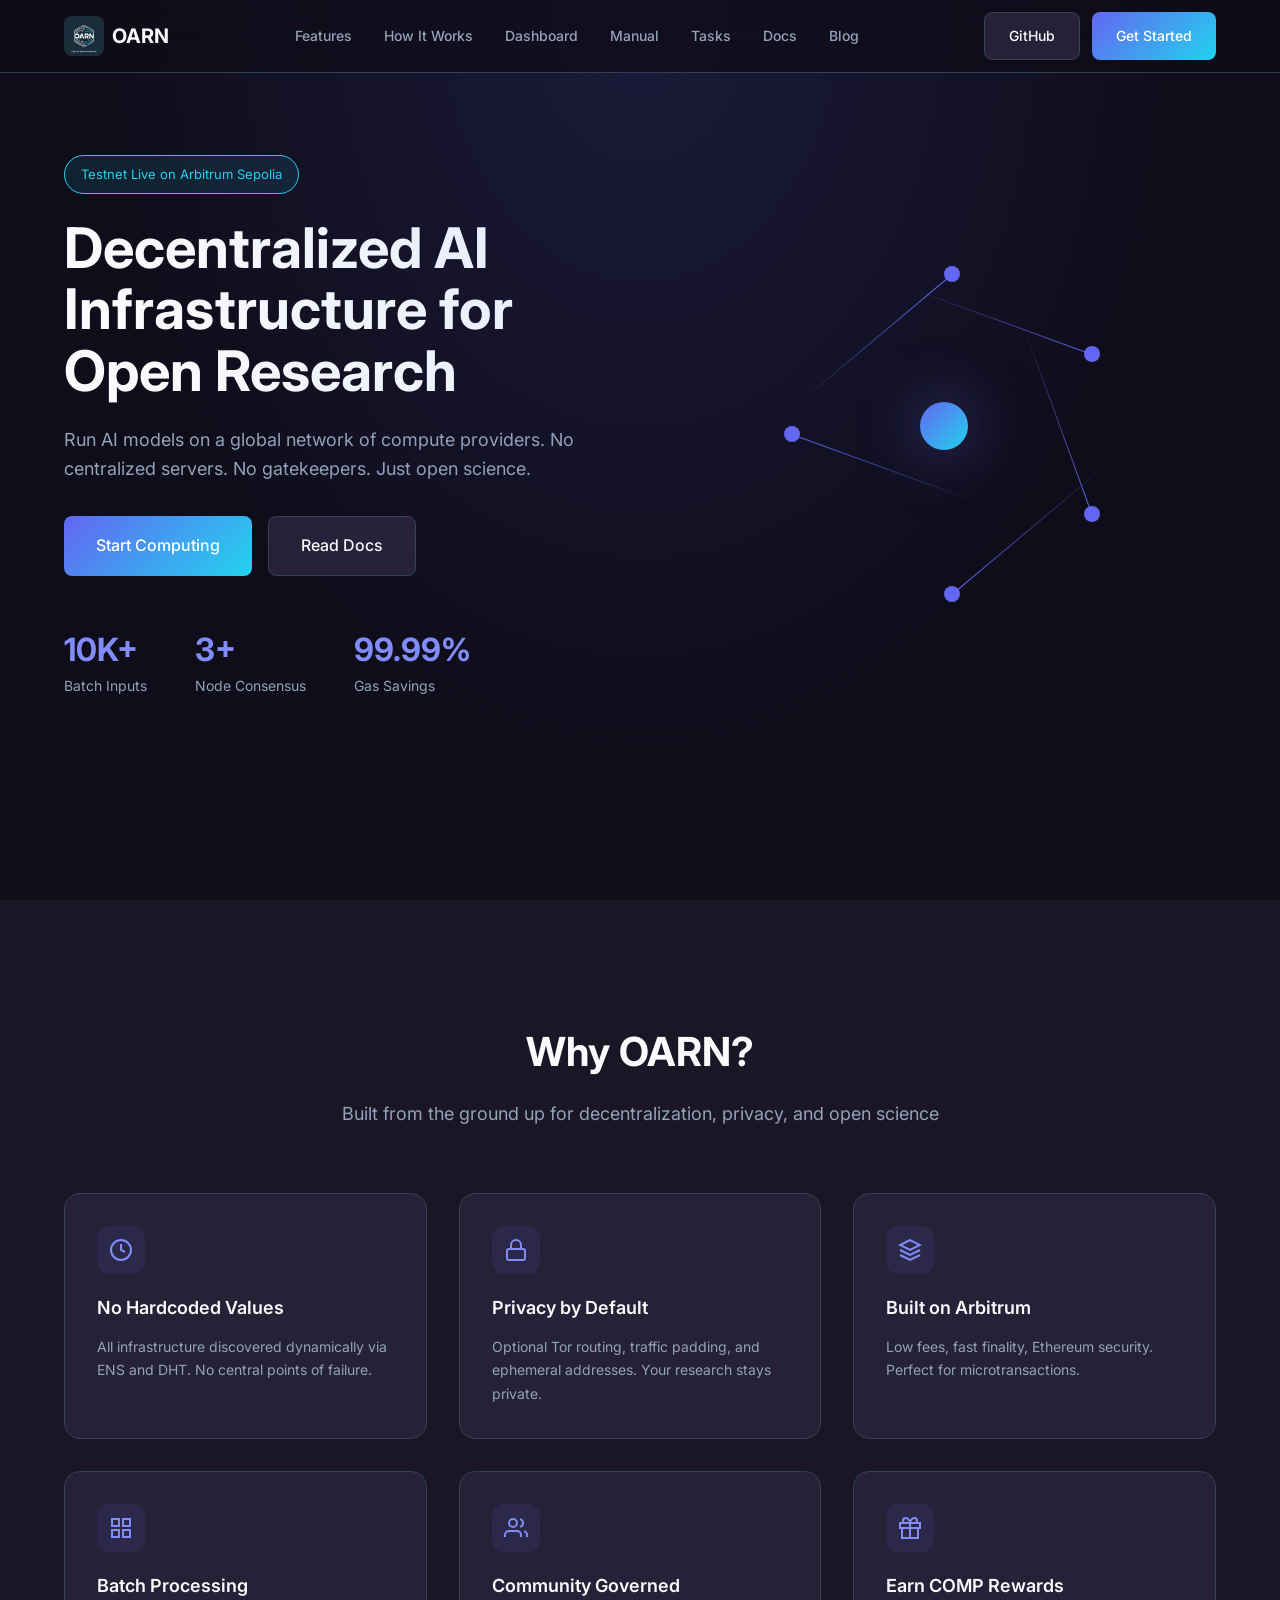
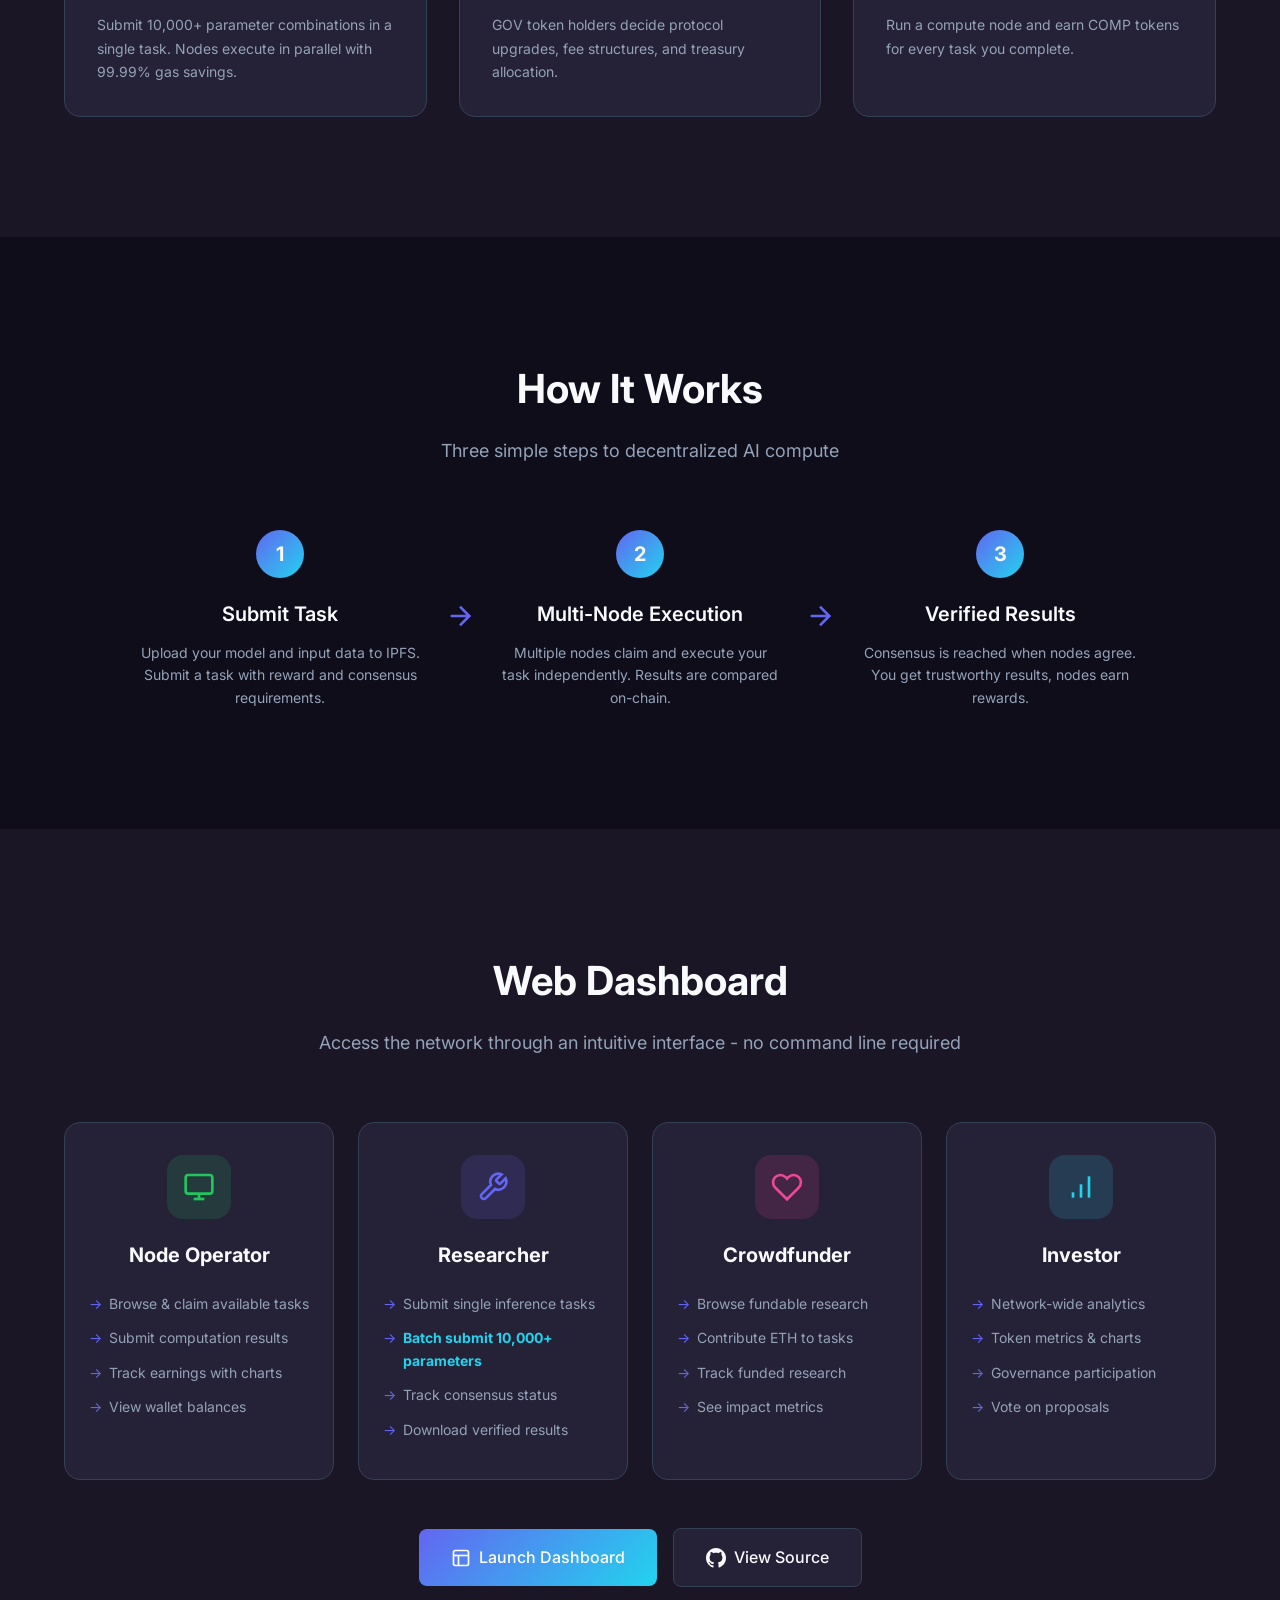
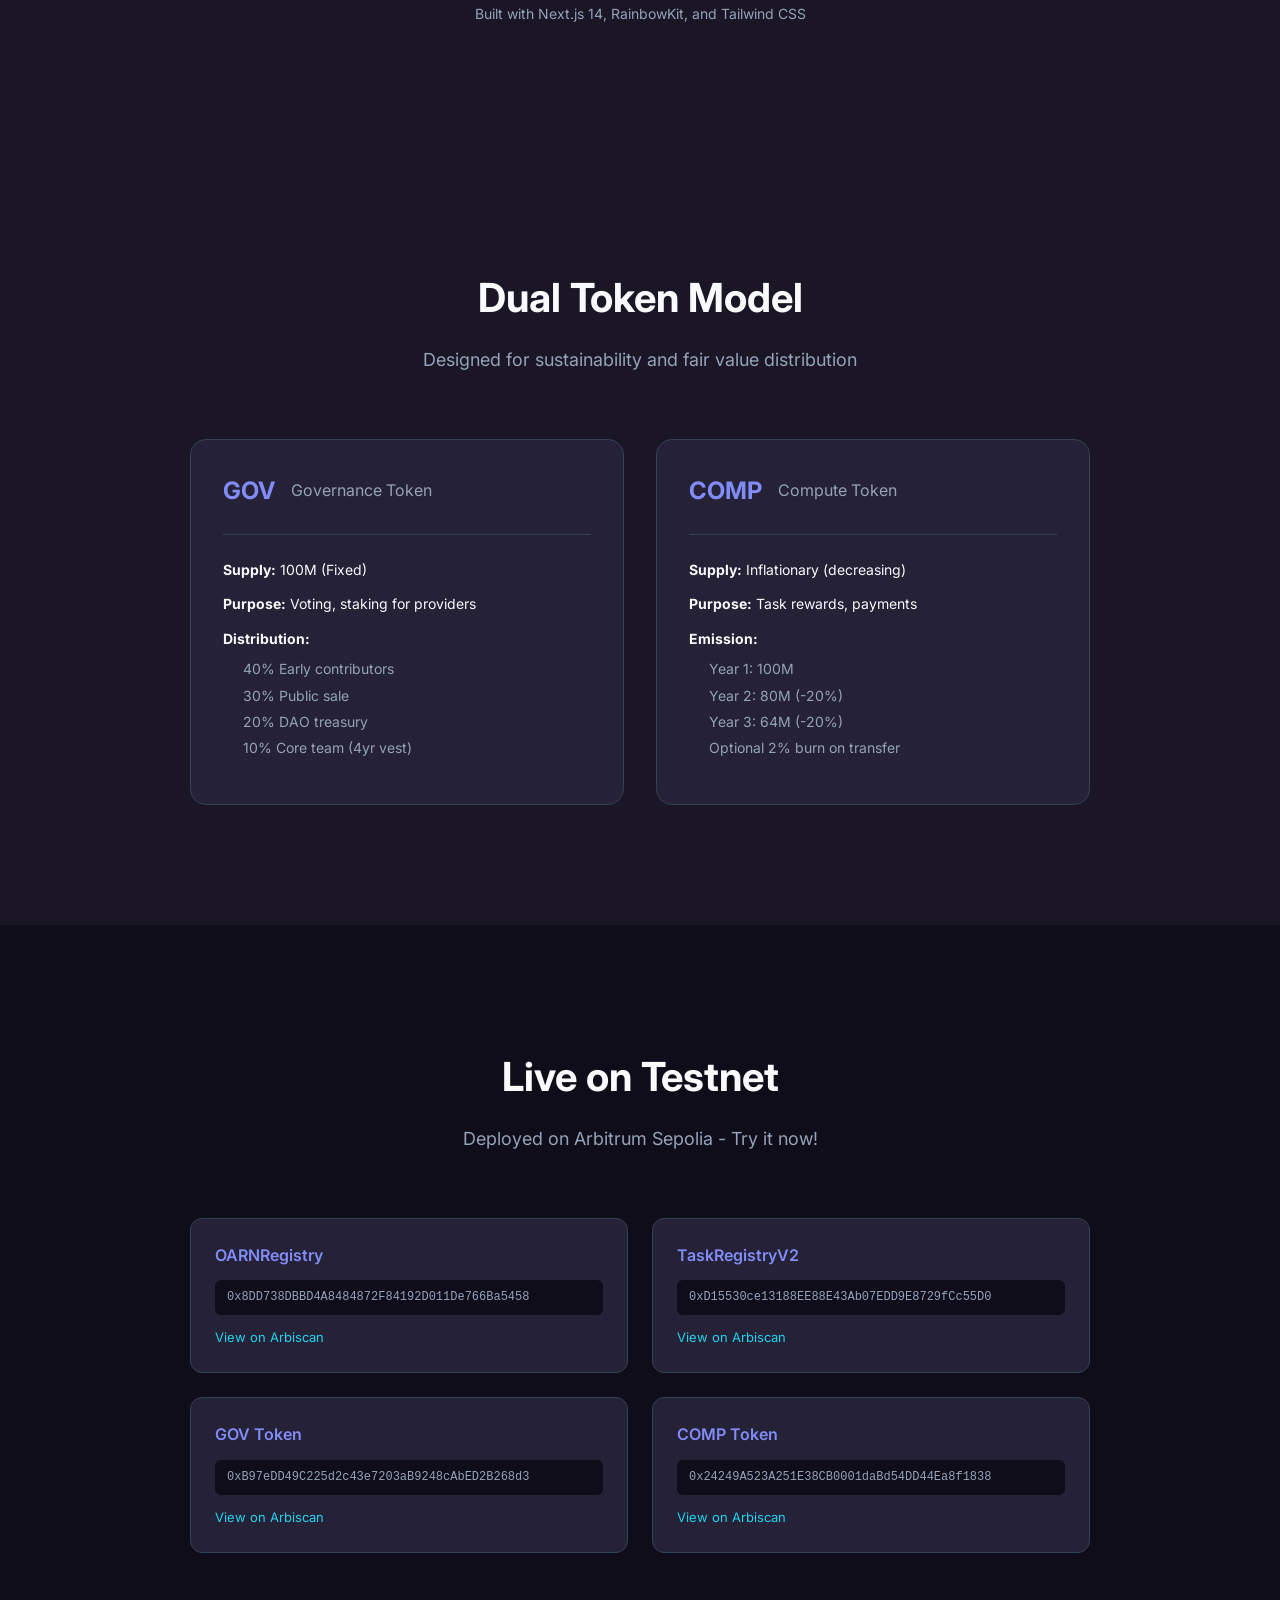
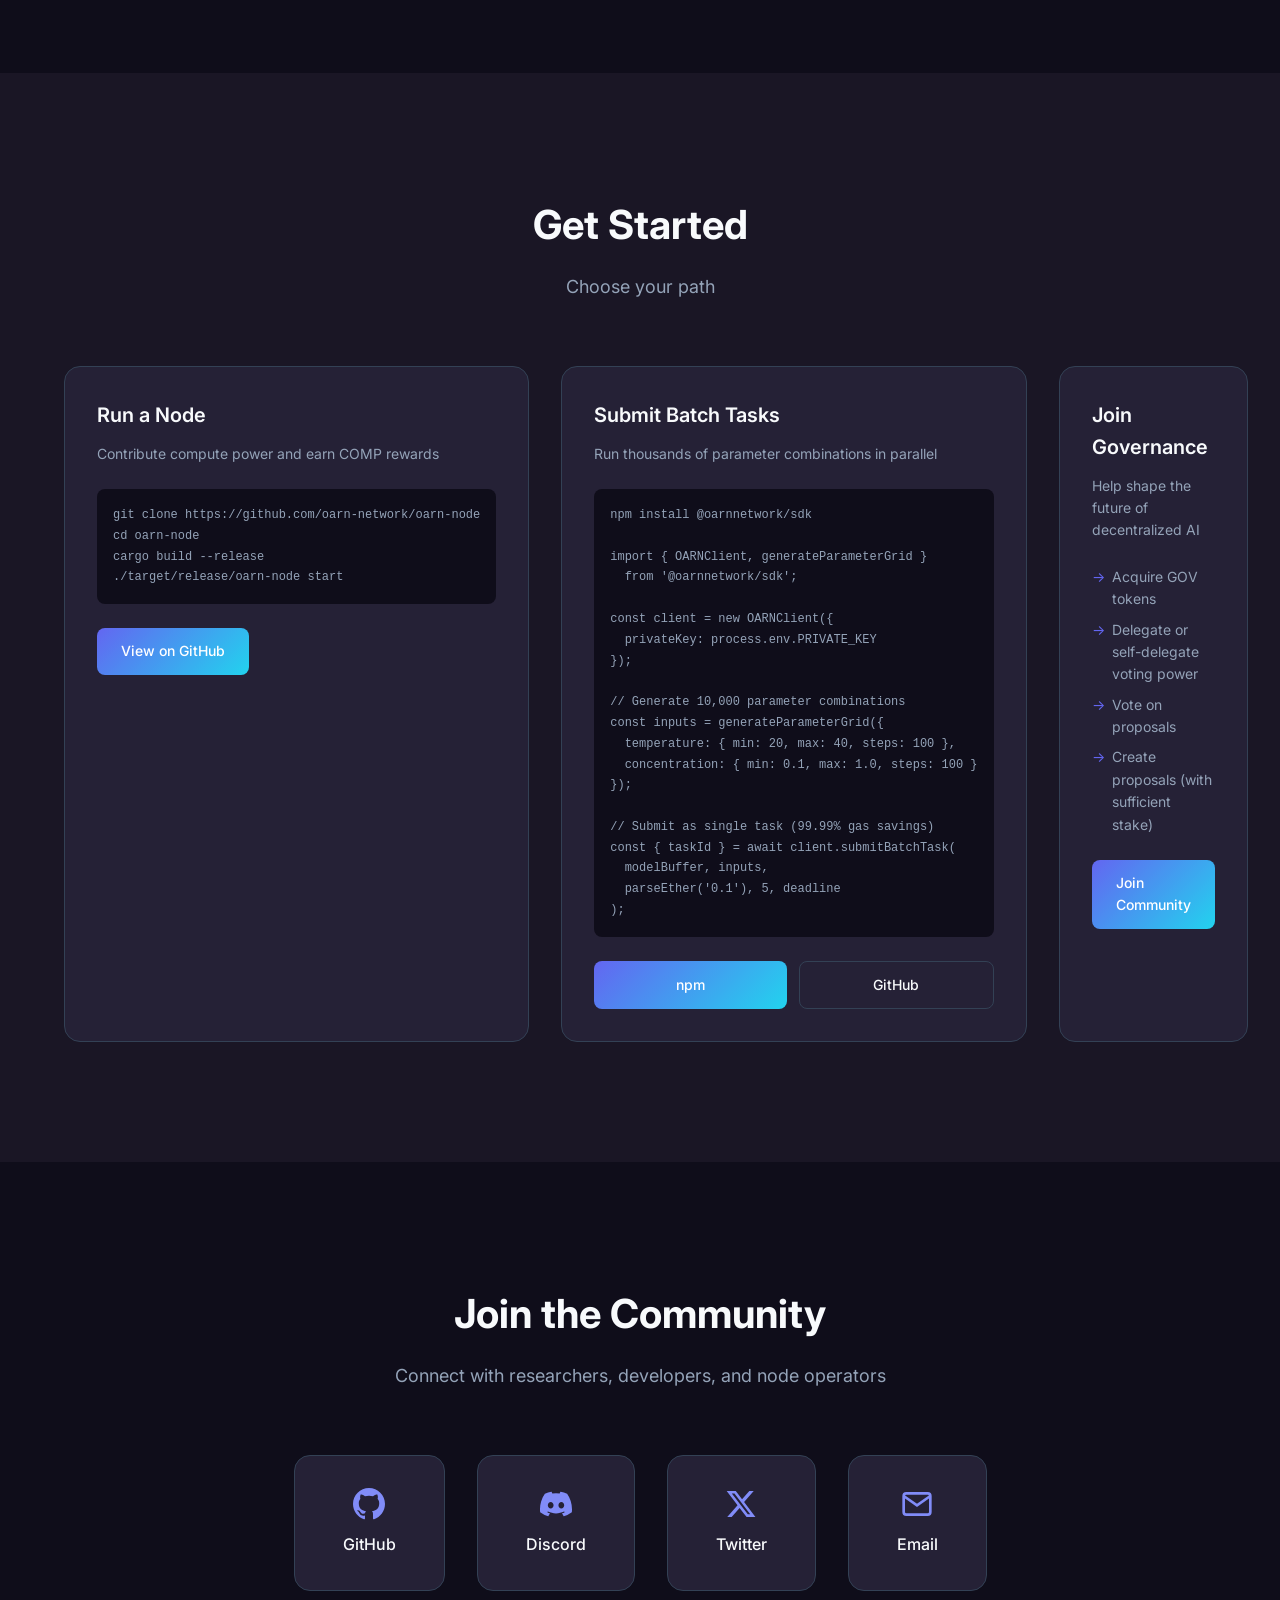
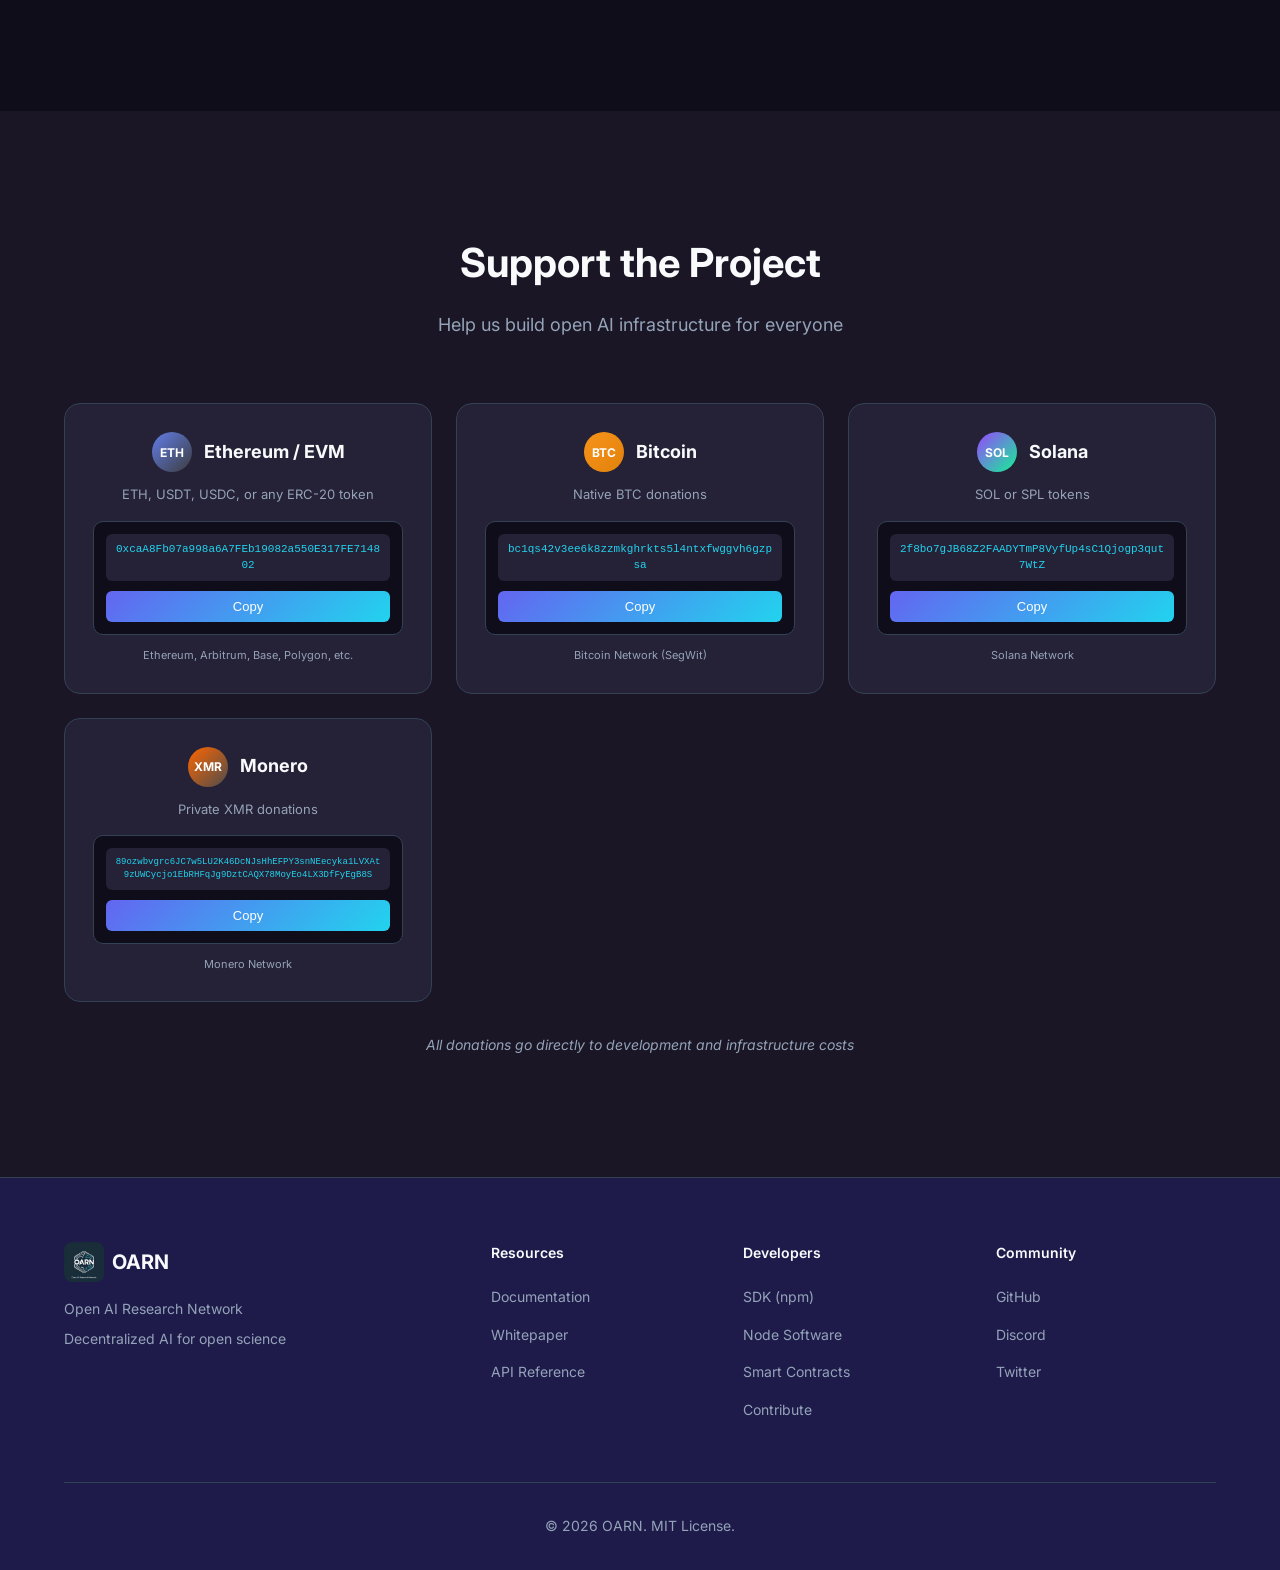
==== commit a55ccf6e: "fix: use stable Vercel production URL for dashboard links" ====
--- a/index.html
+++ b/index.html
@@ -277,7 +277,7 @@
             </div>
 
             <div class="dashboard-cta">
-                <a href="https://oarn-dashboard-lxpk26rfe-flogb96s-projects.vercel.app/" class="btn btn-primary btn-large" target="_blank">
+                <a href="https://oarn-dashboard.vercel.app/" class="btn btn-primary btn-large" target="_blank">
                     <svg viewBox="0 0 24 24" fill="none" stroke="currentColor" stroke-width="2" width="20" height="20" style="margin-right: 8px;">
                         <rect x="3" y="3" width="18" height="18" rx="2" ry="2"/>
                         <line x1="3" y1="9" x2="21" y2="9"/>
--- a/styles.css
+++ b/styles.css
@@ -224,10 +224,7 @@
     font-weight: 700;
     line-height: 1.1;
     margin-bottom: 24px;
-    background: linear-gradient(135deg, var(--text) 0%, var(--text-muted) 100%);
-    -webkit-background-clip: text;
-    -webkit-text-fill-color: transparent;
-    background-clip: text;
+    color: var(--text);
 }
 
 .hero-subtitle {
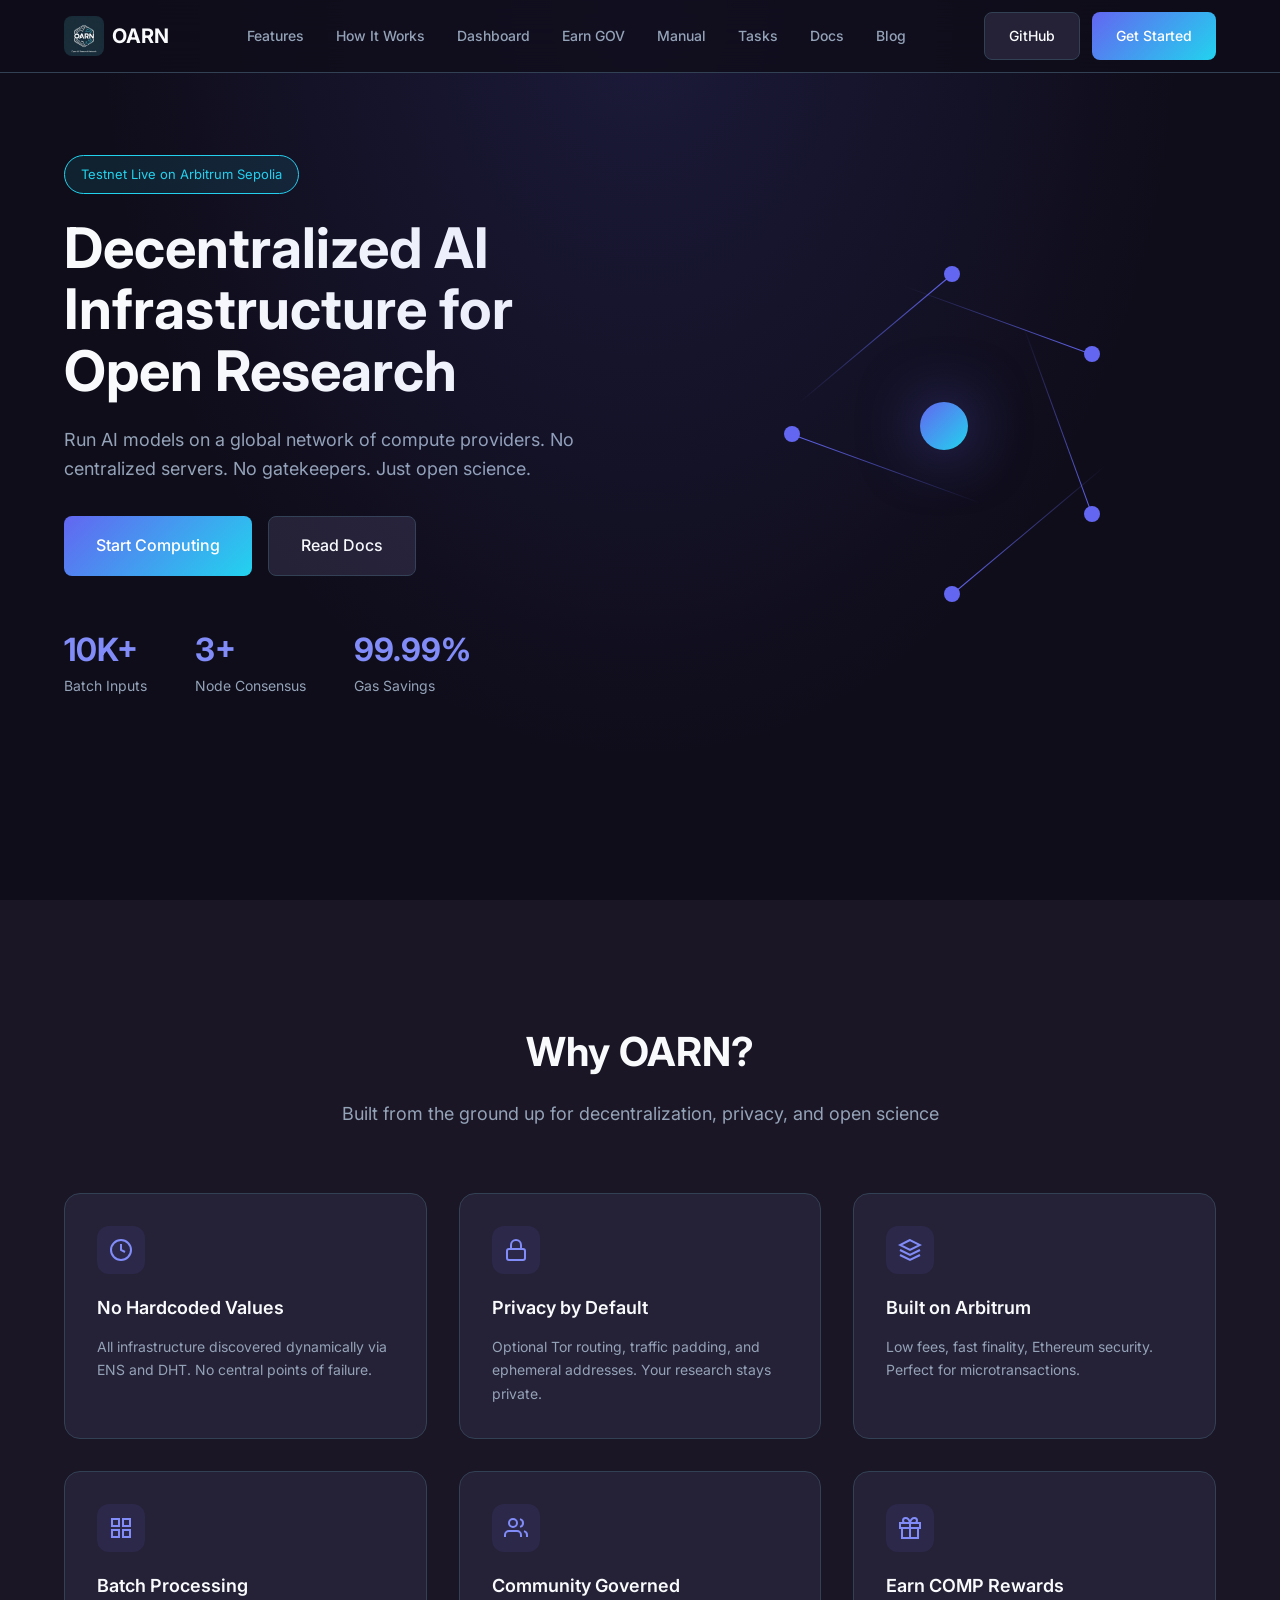
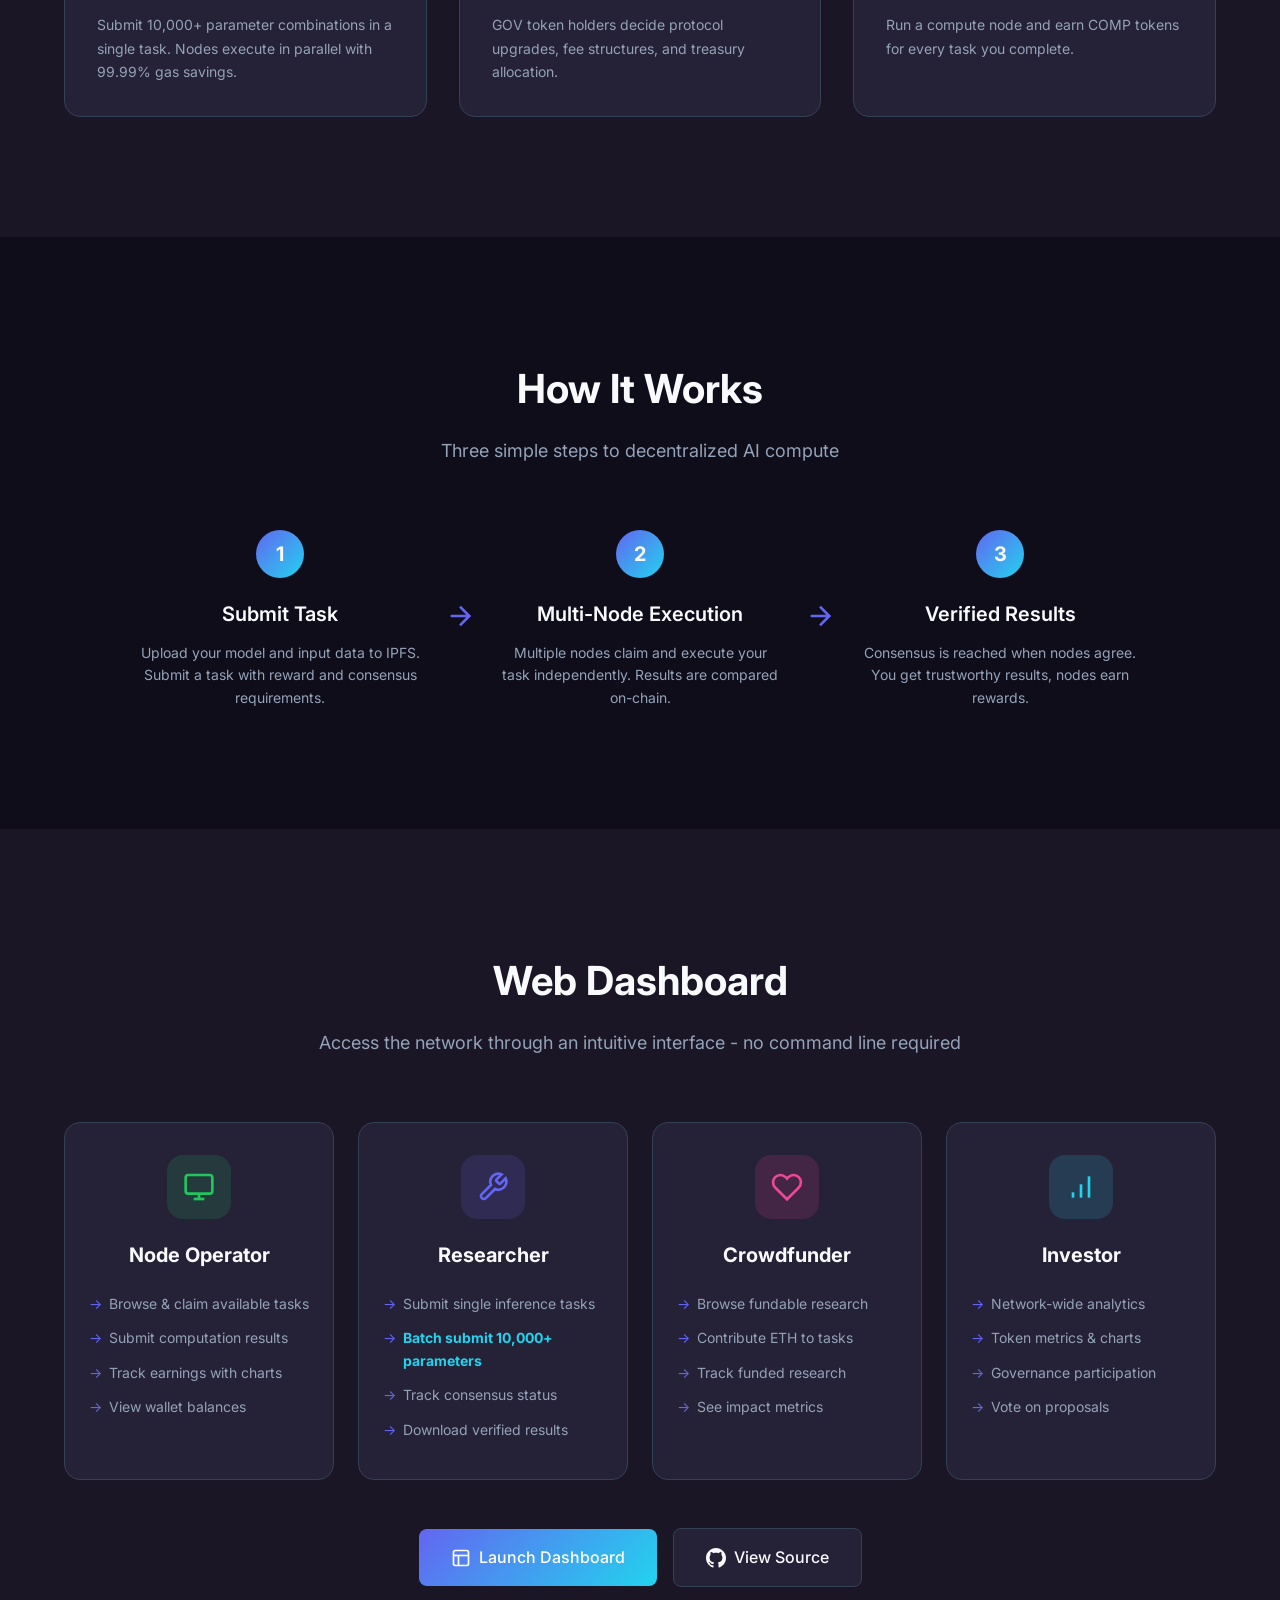
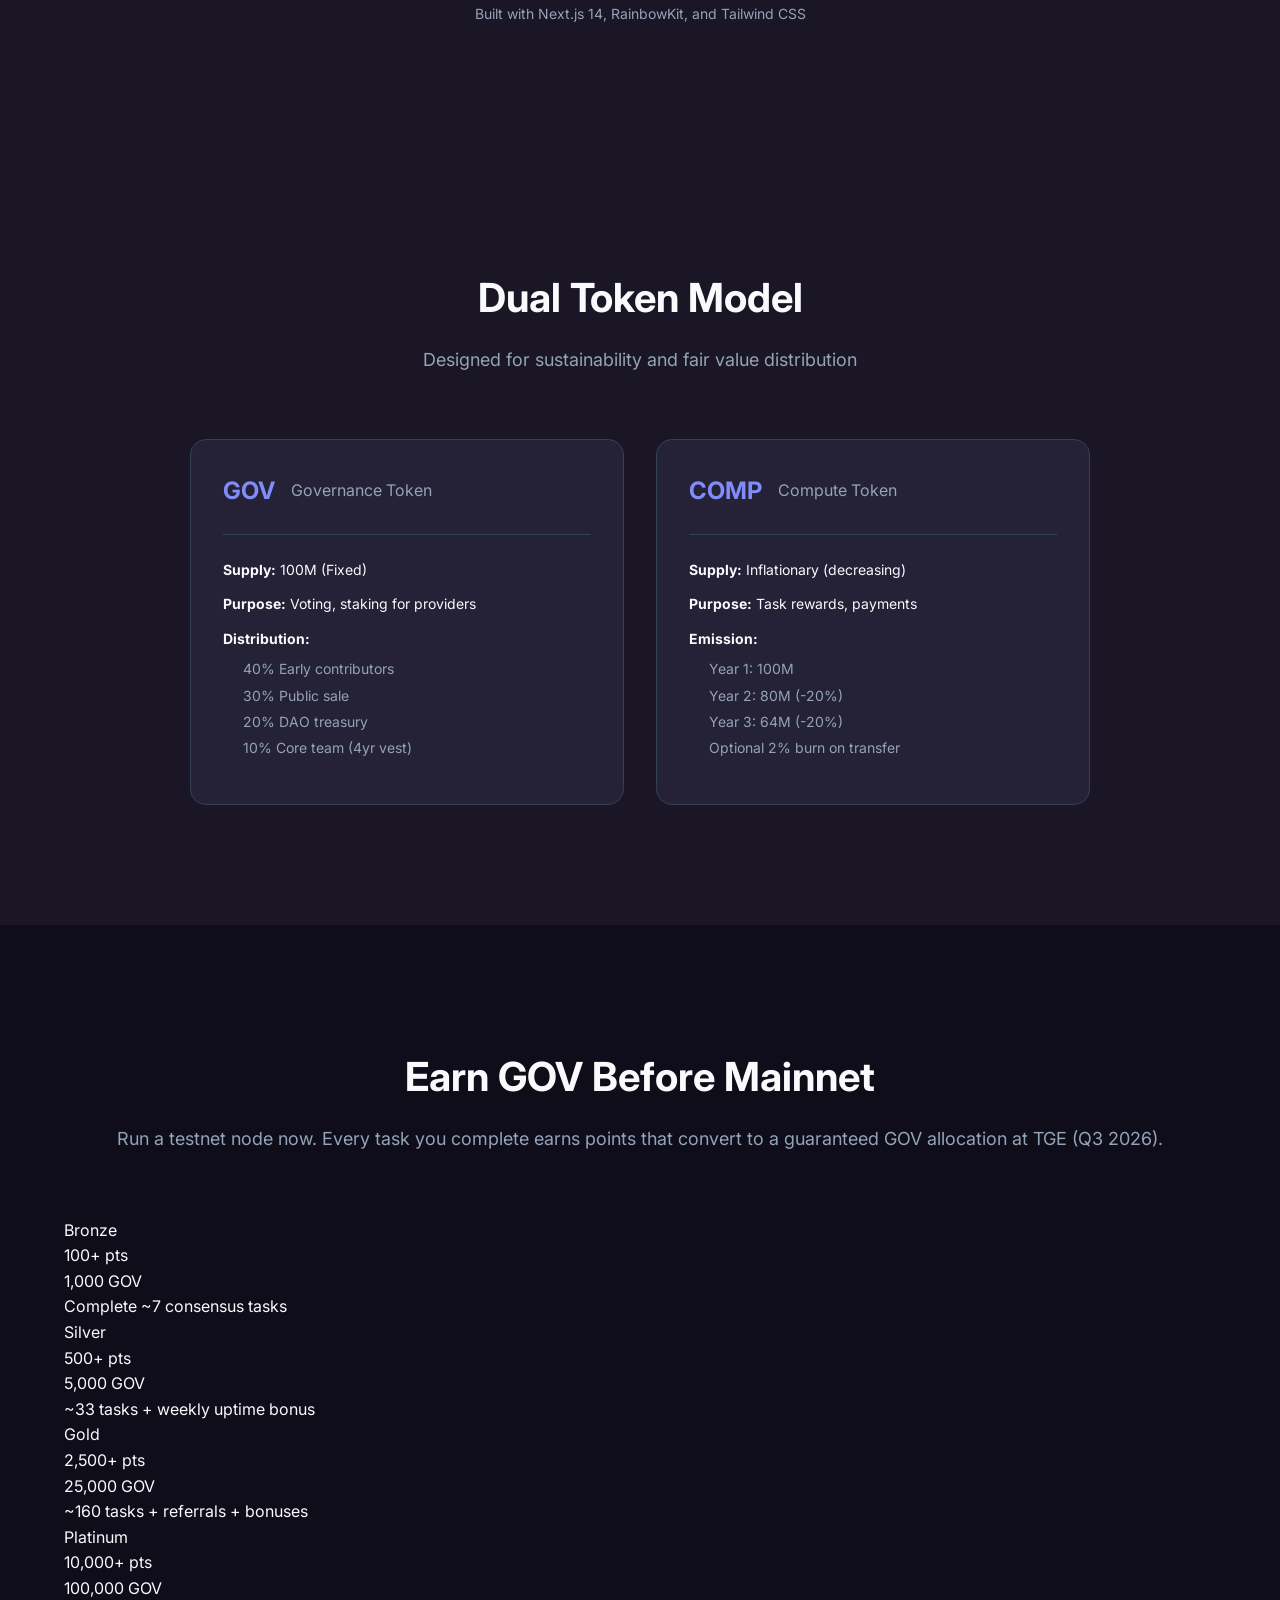
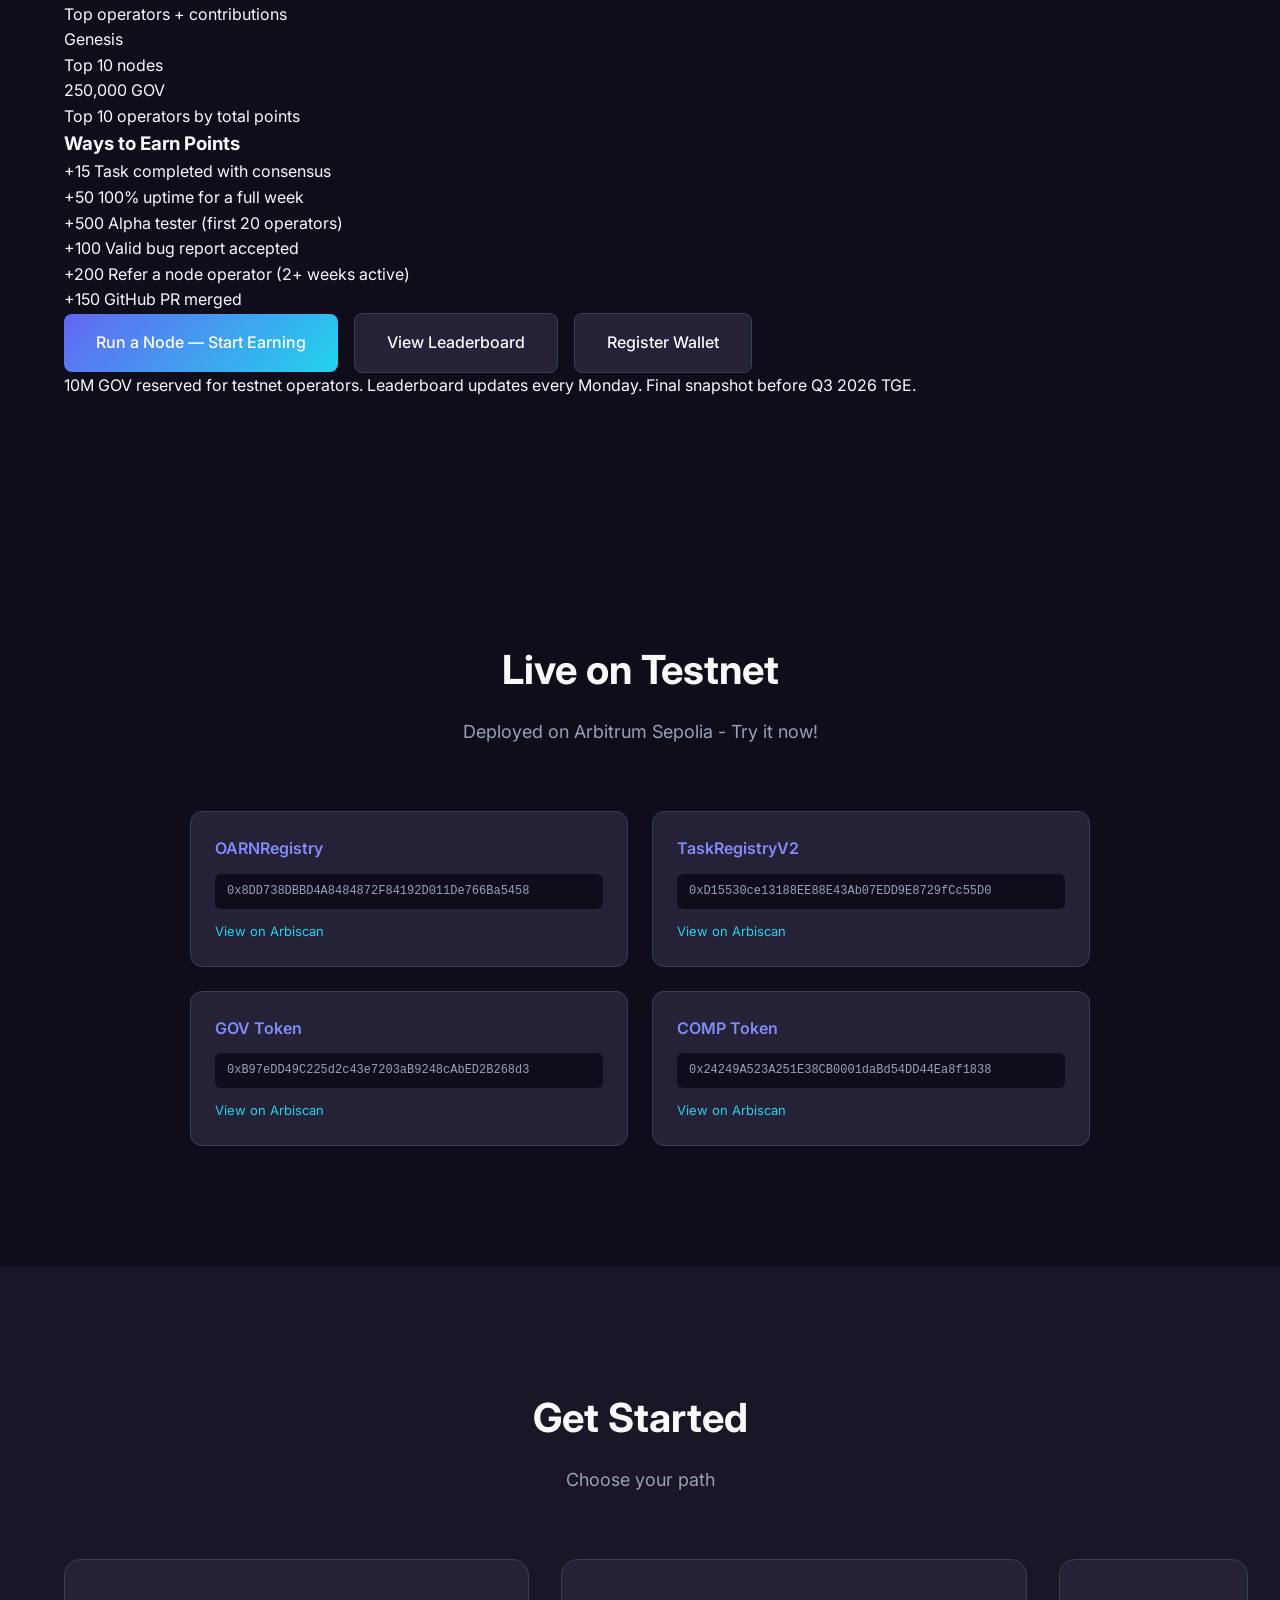
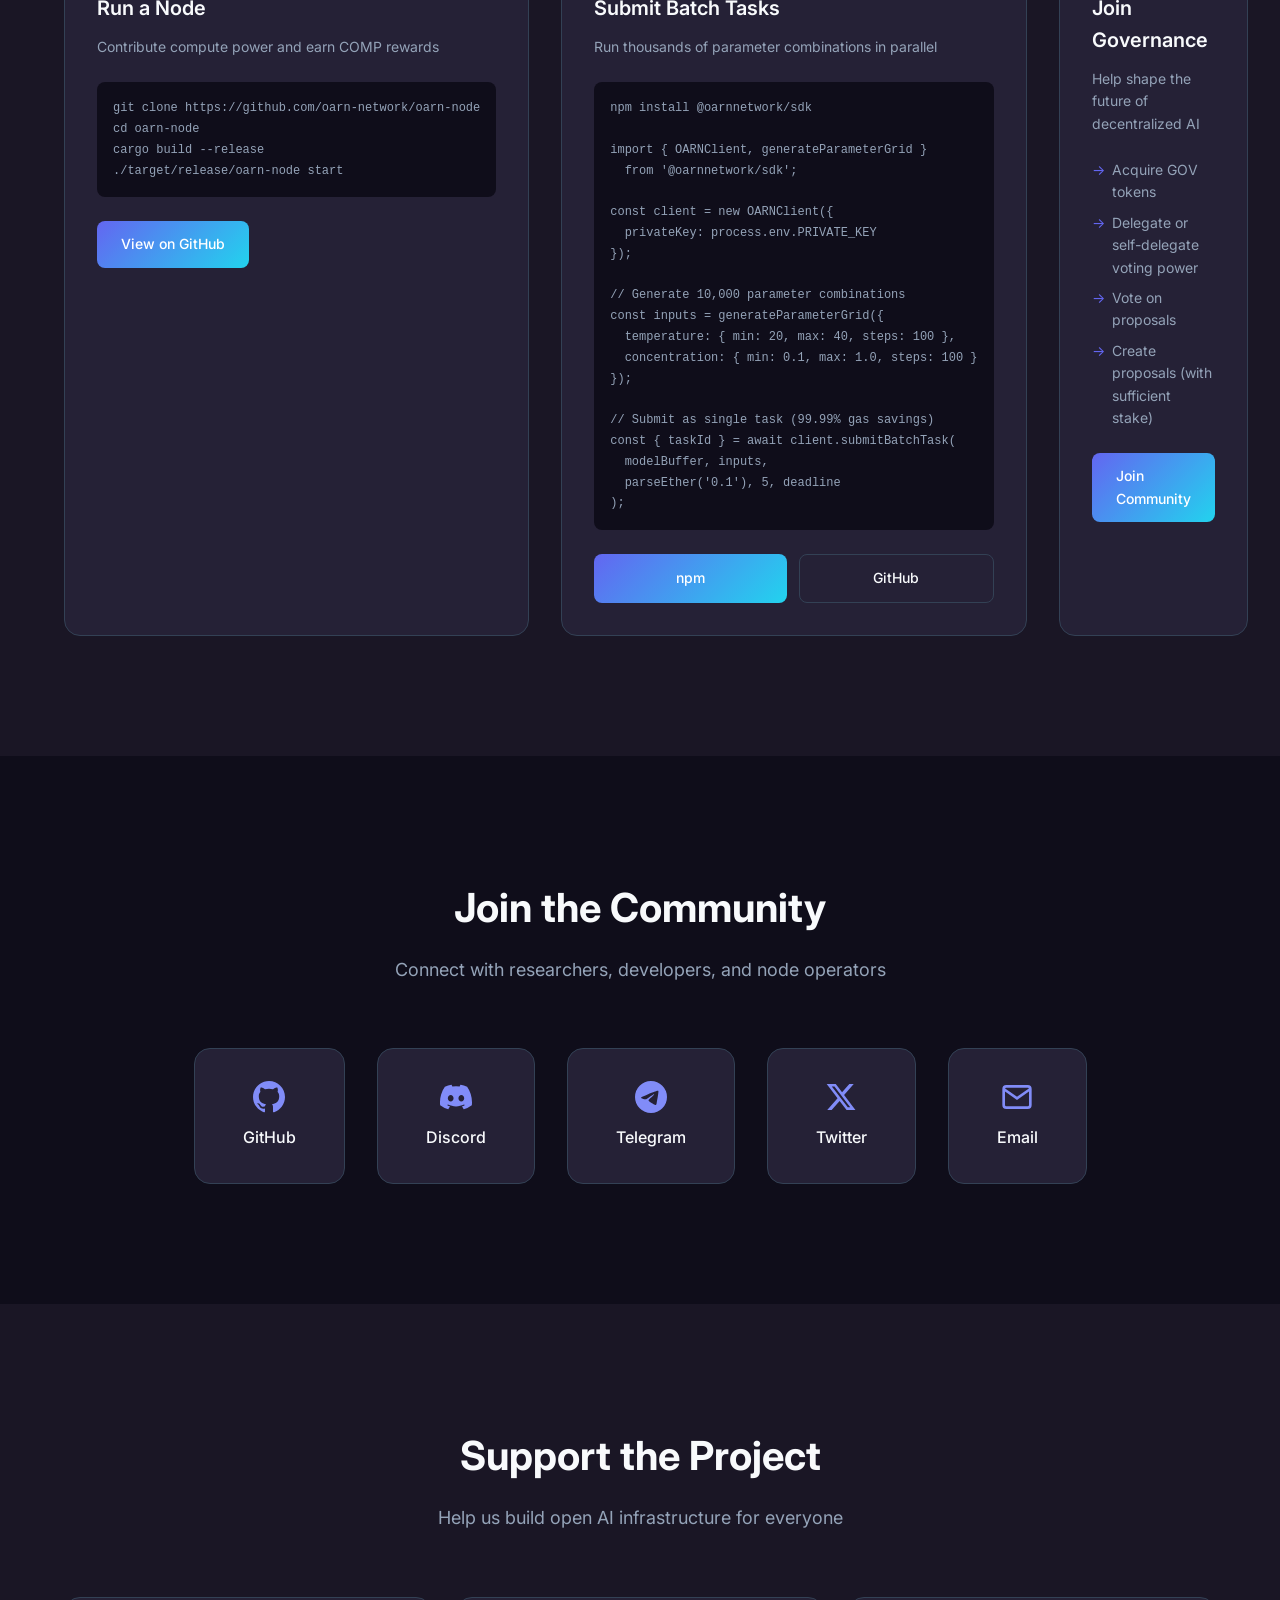
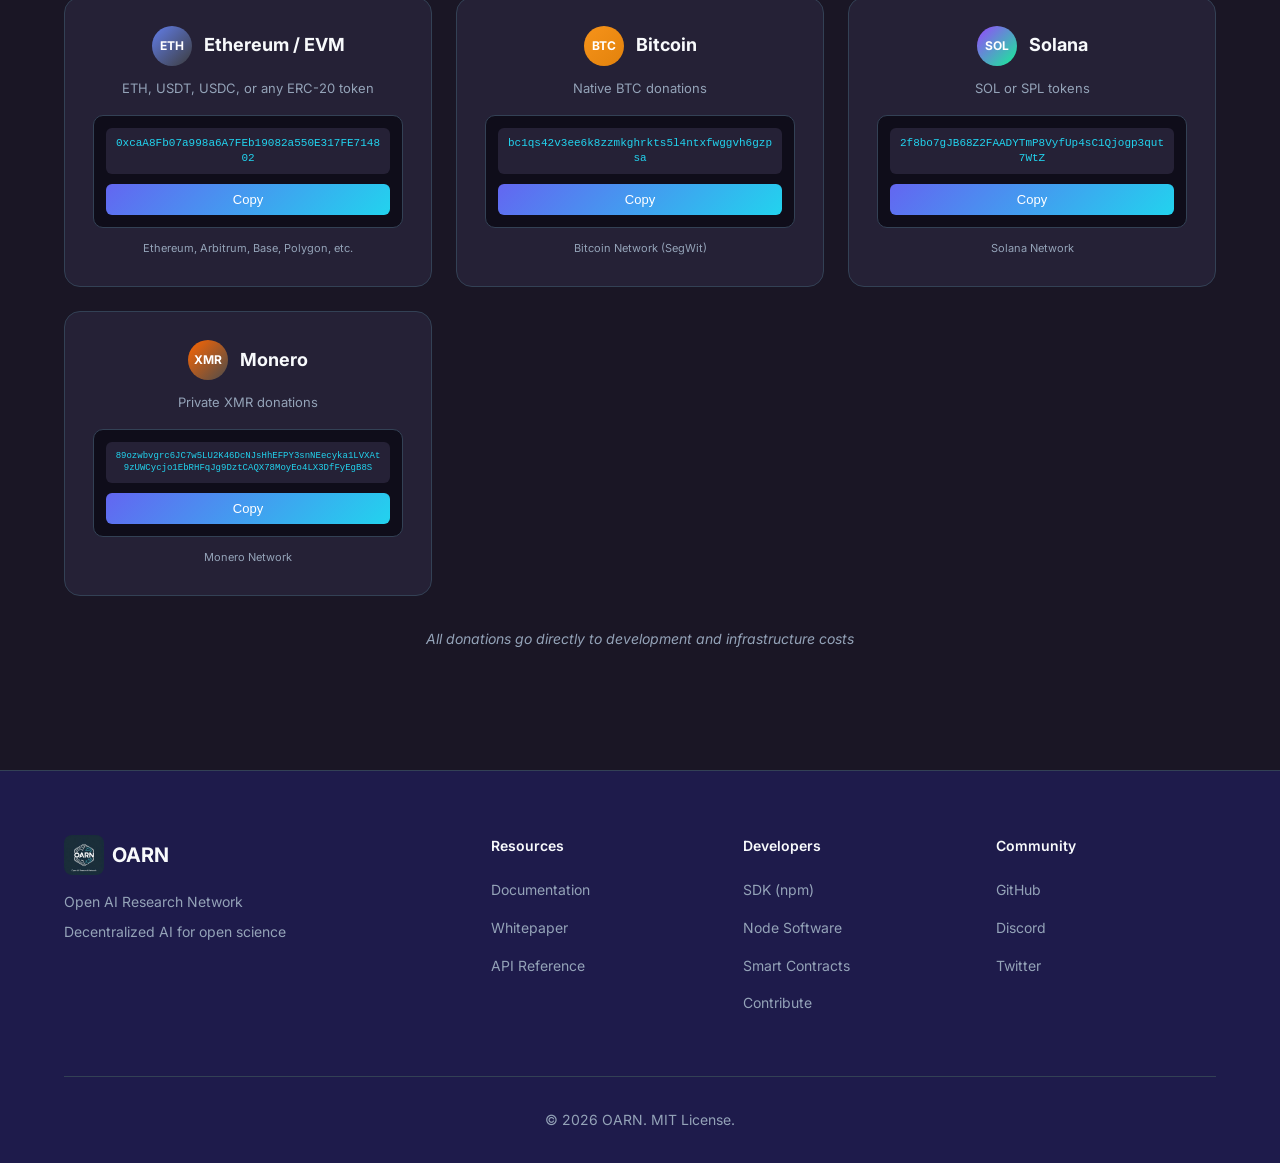
==== commit 850f6924: "feat: add leaderboard and wallet registration links to earn-gov section Co-Authored-By: Claude Sonne" ====
--- a/index.html
+++ b/index.html
@@ -25,6 +25,7 @@
                 <li><a href="#features">Features</a></li>
                 <li><a href="#how-it-works">How It Works</a></li>
                 <li><a href="#dashboard">Dashboard</a></li>
+                <li><a href="#earn-gov">Earn GOV</a></li>
                 <li><a href="manual.html">Manual</a></li>
                 <li><a href="tasks.html">Tasks</a></li>
                 <li><a href="docs.html">Docs</a></li>
@@ -344,6 +345,84 @@
         </div>
     </section>
 
+    <!-- Earn GOV Section -->
+    <section id="earn-gov" class="earn-gov">
+        <div class="container">
+            <h2 class="section-title">Earn GOV Before Mainnet</h2>
+            <p class="section-subtitle">Run a testnet node now. Every task you complete earns points that convert to a guaranteed GOV allocation at TGE (Q3 2026).</p>
+
+            <div class="earn-gov-grid">
+                <div class="earn-tier-card bronze">
+                    <div class="tier-badge">Bronze</div>
+                    <div class="tier-points">100+ pts</div>
+                    <div class="tier-reward">1,000 GOV</div>
+                    <p>Complete ~7 consensus tasks</p>
+                </div>
+                <div class="earn-tier-card silver">
+                    <div class="tier-badge">Silver</div>
+                    <div class="tier-points">500+ pts</div>
+                    <div class="tier-reward">5,000 GOV</div>
+                    <p>~33 tasks + weekly uptime bonus</p>
+                </div>
+                <div class="earn-tier-card gold">
+                    <div class="tier-badge">Gold</div>
+                    <div class="tier-points">2,500+ pts</div>
+                    <div class="tier-reward">25,000 GOV</div>
+                    <p>~160 tasks + referrals + bonuses</p>
+                </div>
+                <div class="earn-tier-card platinum">
+                    <div class="tier-badge">Platinum</div>
+                    <div class="tier-points">10,000+ pts</div>
+                    <div class="tier-reward">100,000 GOV</div>
+                    <p>Top operators + contributions</p>
+                </div>
+                <div class="earn-tier-card genesis">
+                    <div class="tier-badge">Genesis</div>
+                    <div class="tier-points">Top 10 nodes</div>
+                    <div class="tier-reward">250,000 GOV</div>
+                    <p>Top 10 operators by total points</p>
+                </div>
+            </div>
+
+            <div class="earn-activities">
+                <h3>Ways to Earn Points</h3>
+                <div class="activities-grid">
+                    <div class="activity-item">
+                        <span class="activity-pts">+15</span>
+                        <span class="activity-desc">Task completed with consensus</span>
+                    </div>
+                    <div class="activity-item">
+                        <span class="activity-pts">+50</span>
+                        <span class="activity-desc">100% uptime for a full week</span>
+                    </div>
+                    <div class="activity-item">
+                        <span class="activity-pts">+500</span>
+                        <span class="activity-desc">Alpha tester (first 20 operators)</span>
+                    </div>
+                    <div class="activity-item">
+                        <span class="activity-pts">+100</span>
+                        <span class="activity-desc">Valid bug report accepted</span>
+                    </div>
+                    <div class="activity-item">
+                        <span class="activity-pts">+200</span>
+                        <span class="activity-desc">Refer a node operator (2+ weeks active)</span>
+                    </div>
+                    <div class="activity-item">
+                        <span class="activity-pts">+150</span>
+                        <span class="activity-desc">GitHub PR merged</span>
+                    </div>
+                </div>
+            </div>
+
+            <div class="earn-gov-cta">
+                <a href="https://github.com/oarn-network/oarn-node" class="btn btn-primary btn-large" target="_blank">Run a Node — Start Earning</a>
+                <a href="https://github.com/oarn-network/oarn-network/blob/main/leaderboard/current.md" class="btn btn-secondary btn-large" target="_blank" style="margin-left: 12px;">View Leaderboard</a>
+                <a href="https://docs.google.com/forms/d/e/1FAIpQLSeOUh5Grp-ADUgS2RXd4mgbcMhv_ckb-Kf8kDrmNLBhIZhV9A/viewform" class="btn btn-secondary btn-large" target="_blank" style="margin-left: 12px;">Register Wallet</a>
+                <p class="earn-gov-note">10M GOV reserved for testnet operators. Leaderboard updates every Monday. Final snapshot before Q3 2026 TGE.</p>
+            </div>
+        </div>
+    </section>
+
     <!-- Contracts Section -->
     <section id="contracts" class="contracts">
         <div class="container">
@@ -455,6 +534,12 @@
                     </svg>
                     <span>Discord</span>
                 </a>
+                <a href="https://t.me/OARNNetwork" class="community-link" target="_blank">
+                    <svg viewBox="0 0 24 24" fill="currentColor">
+                        <path d="M11.944 0A12 12 0 0 0 0 12a12 12 0 0 0 12 12 12 12 0 0 0 12-12A12 12 0 0 0 12 0a12 12 0 0 0-.056 0zm4.962 7.224c.1-.002.321.023.465.14a.506.506 0 0 1 .171.325c.016.093.036.306.02.472-.18 1.898-.962 6.502-1.36 8.627-.168.9-.499 1.201-.82 1.23-.696.065-1.225-.46-1.9-.902-1.056-.693-1.653-1.124-2.678-1.8-1.185-.78-.417-1.21.258-1.91.177-.184 3.247-2.977 3.307-3.23.007-.032.014-.15-.056-.212s-.174-.041-.249-.024c-.106.024-1.793 1.14-5.061 3.345-.48.33-.913.49-1.302.48-.428-.008-1.252-.241-1.865-.44-.752-.245-1.349-.374-1.297-.789.027-.216.325-.437.893-.663 3.498-1.524 5.83-2.529 6.998-3.014 3.332-1.386 4.025-1.627 4.476-1.635z"/>
+                    </svg>
+                    <span>Telegram</span>
+                </a>
                 <a href="https://twitter.com/OARNNetwork" class="community-link" target="_blank">
                     <svg viewBox="0 0 24 24" fill="currentColor">
                         <path d="M18.244 2.25h3.308l-7.227 8.26 8.502 11.24H16.17l-5.214-6.817L4.99 21.75H1.68l7.73-8.835L1.254 2.25H8.08l4.713 6.231zm-1.161 17.52h1.833L7.084 4.126H5.117z"/>
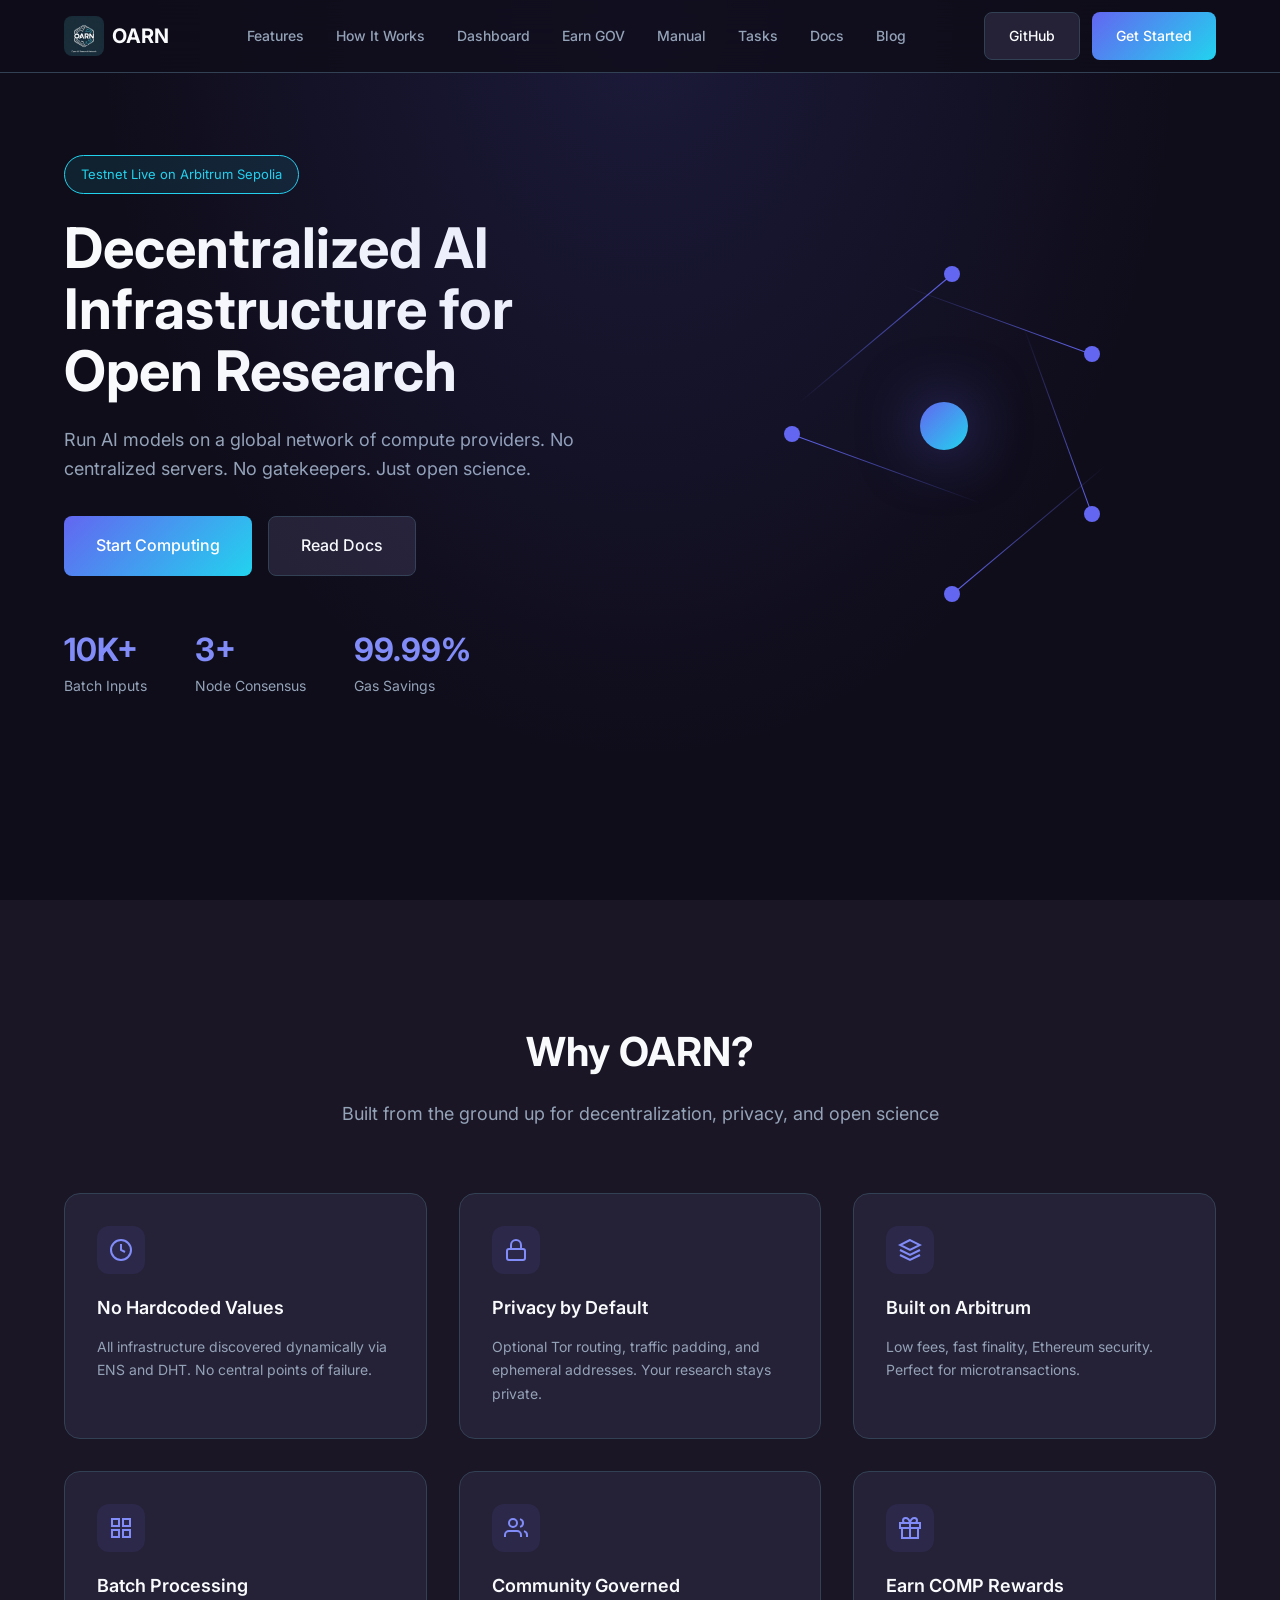
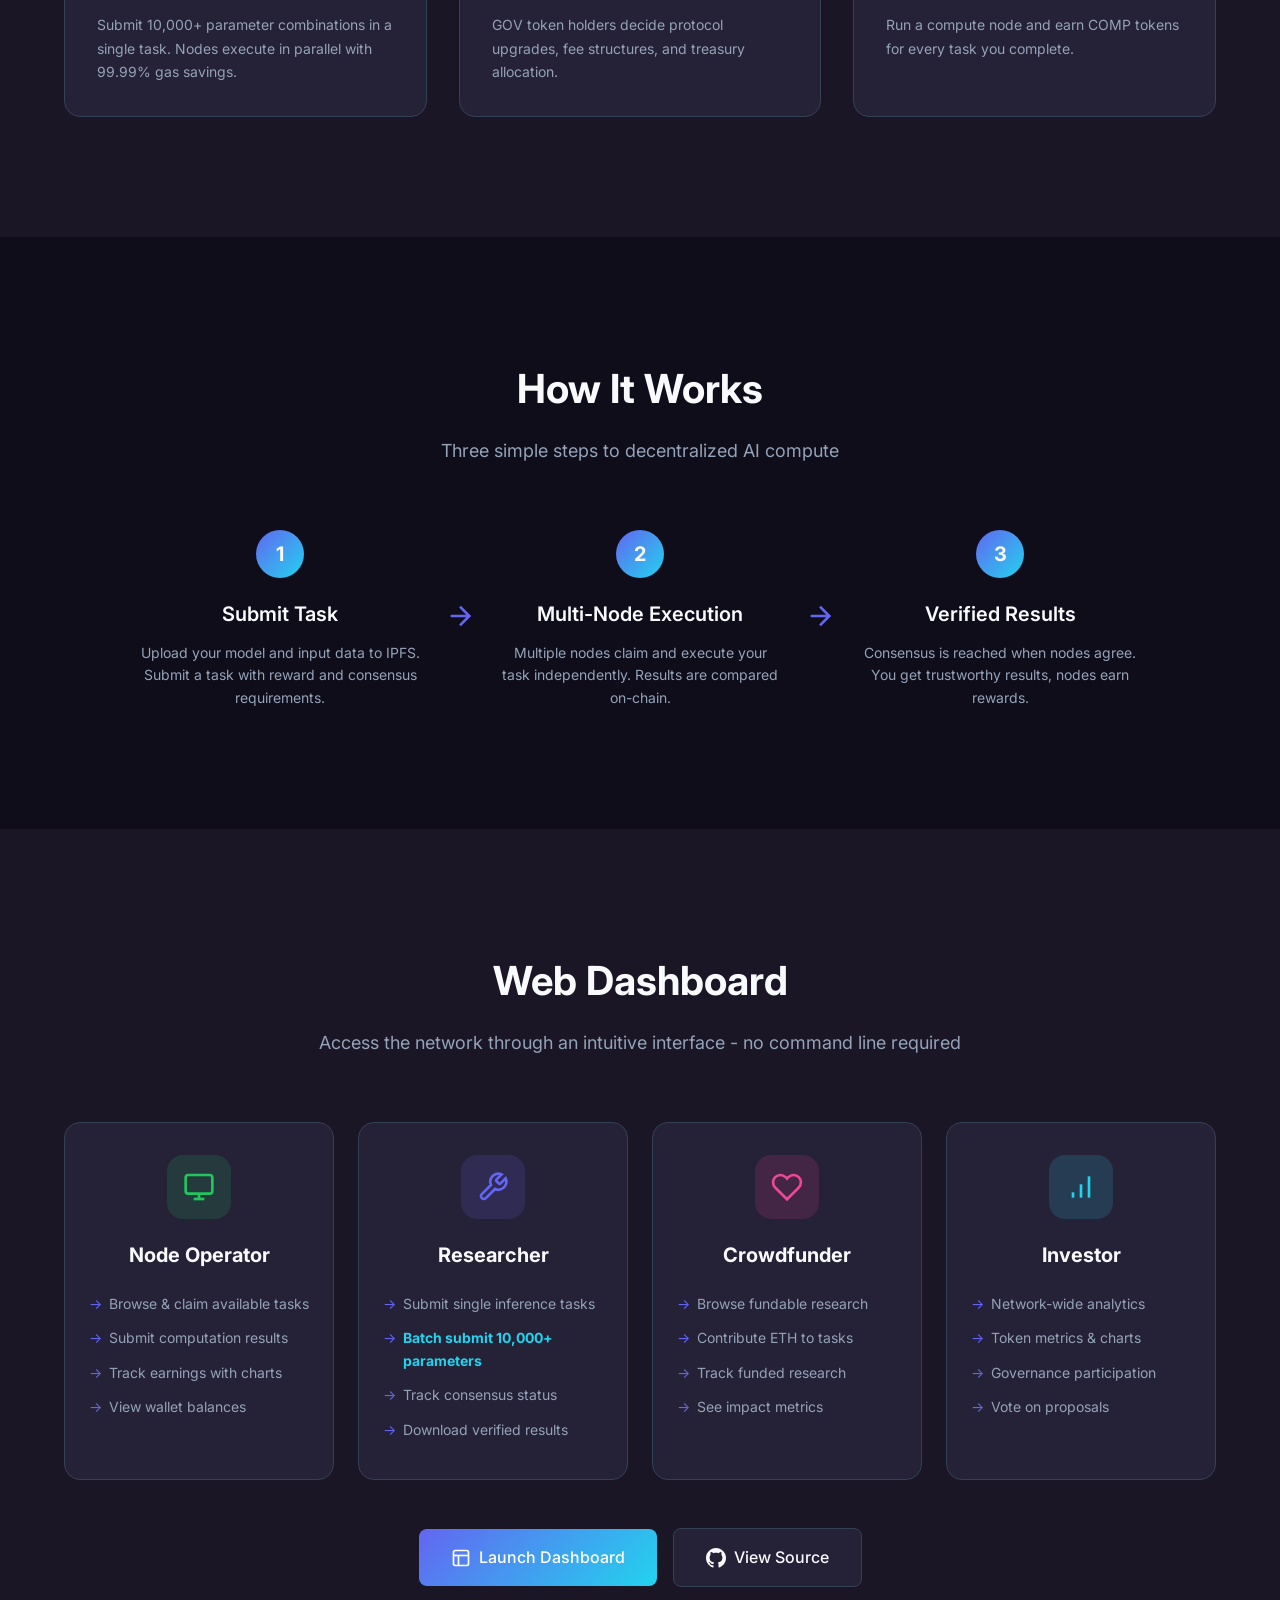
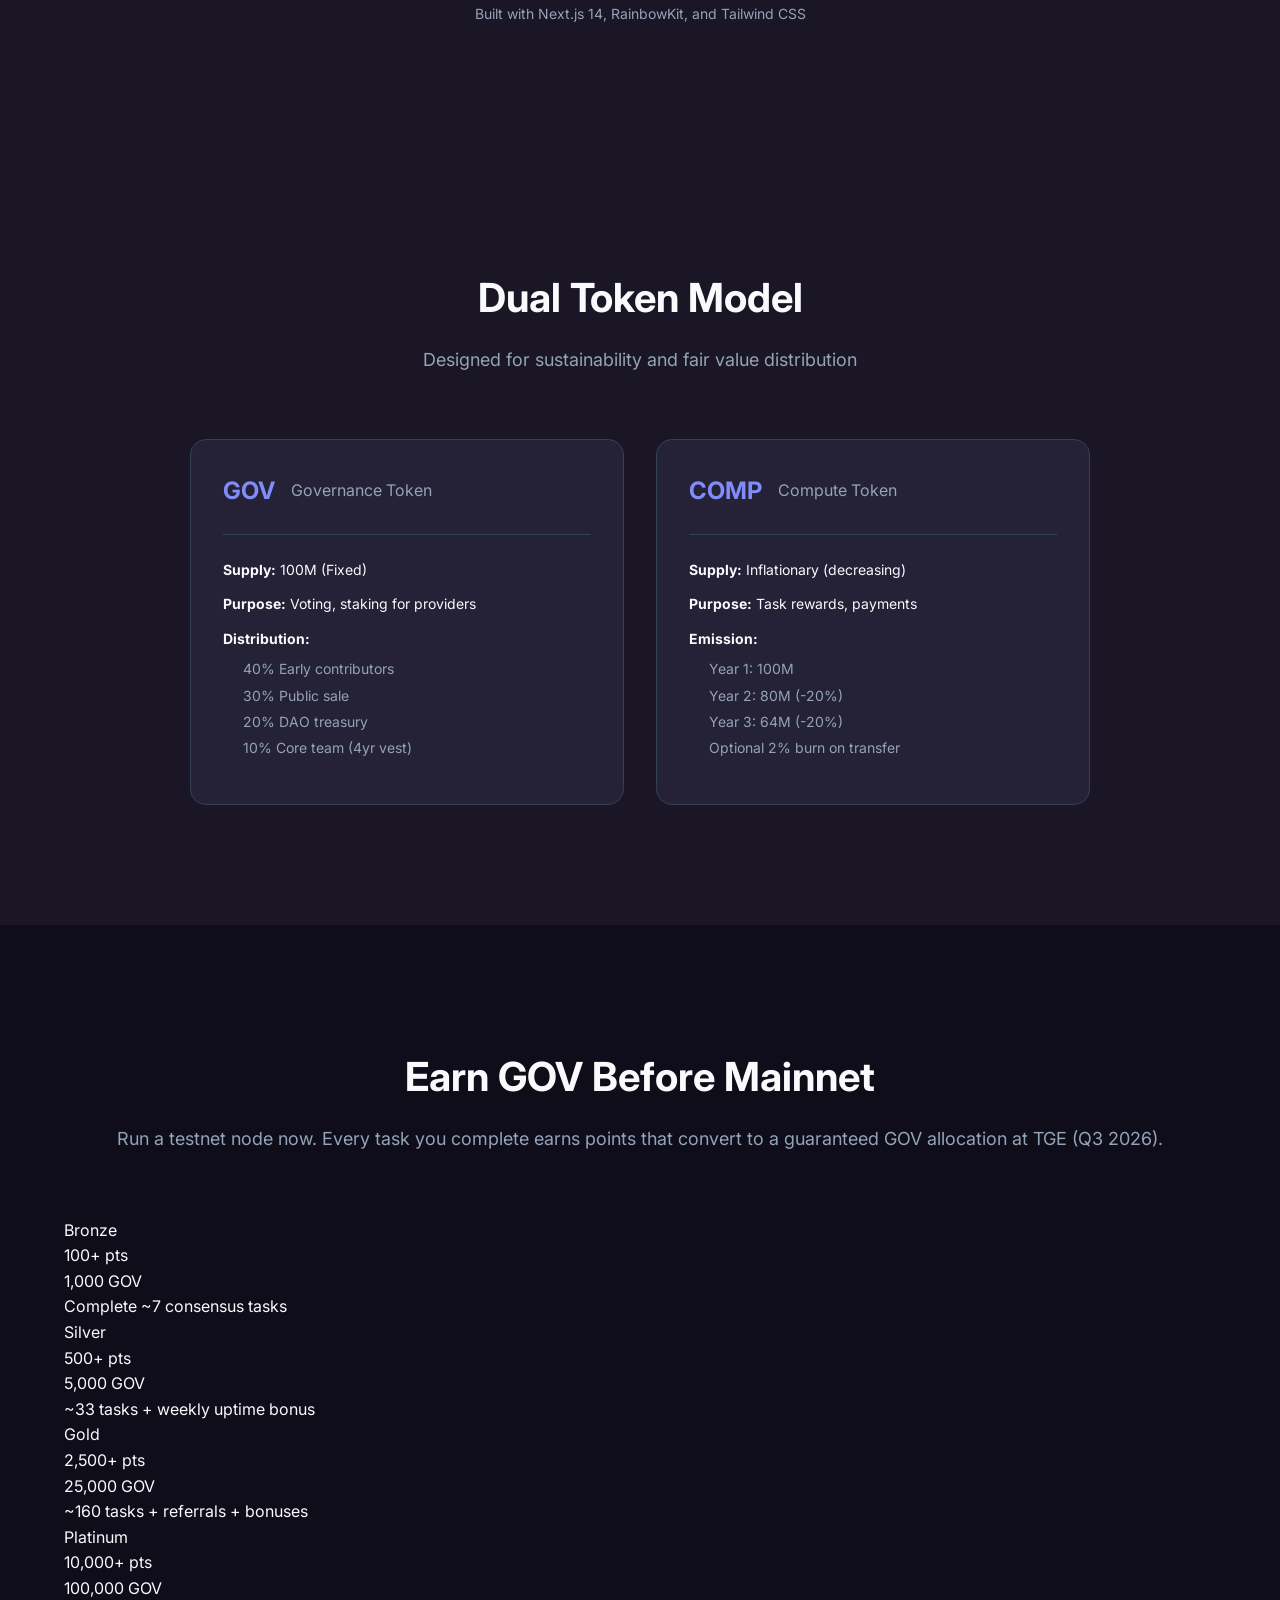
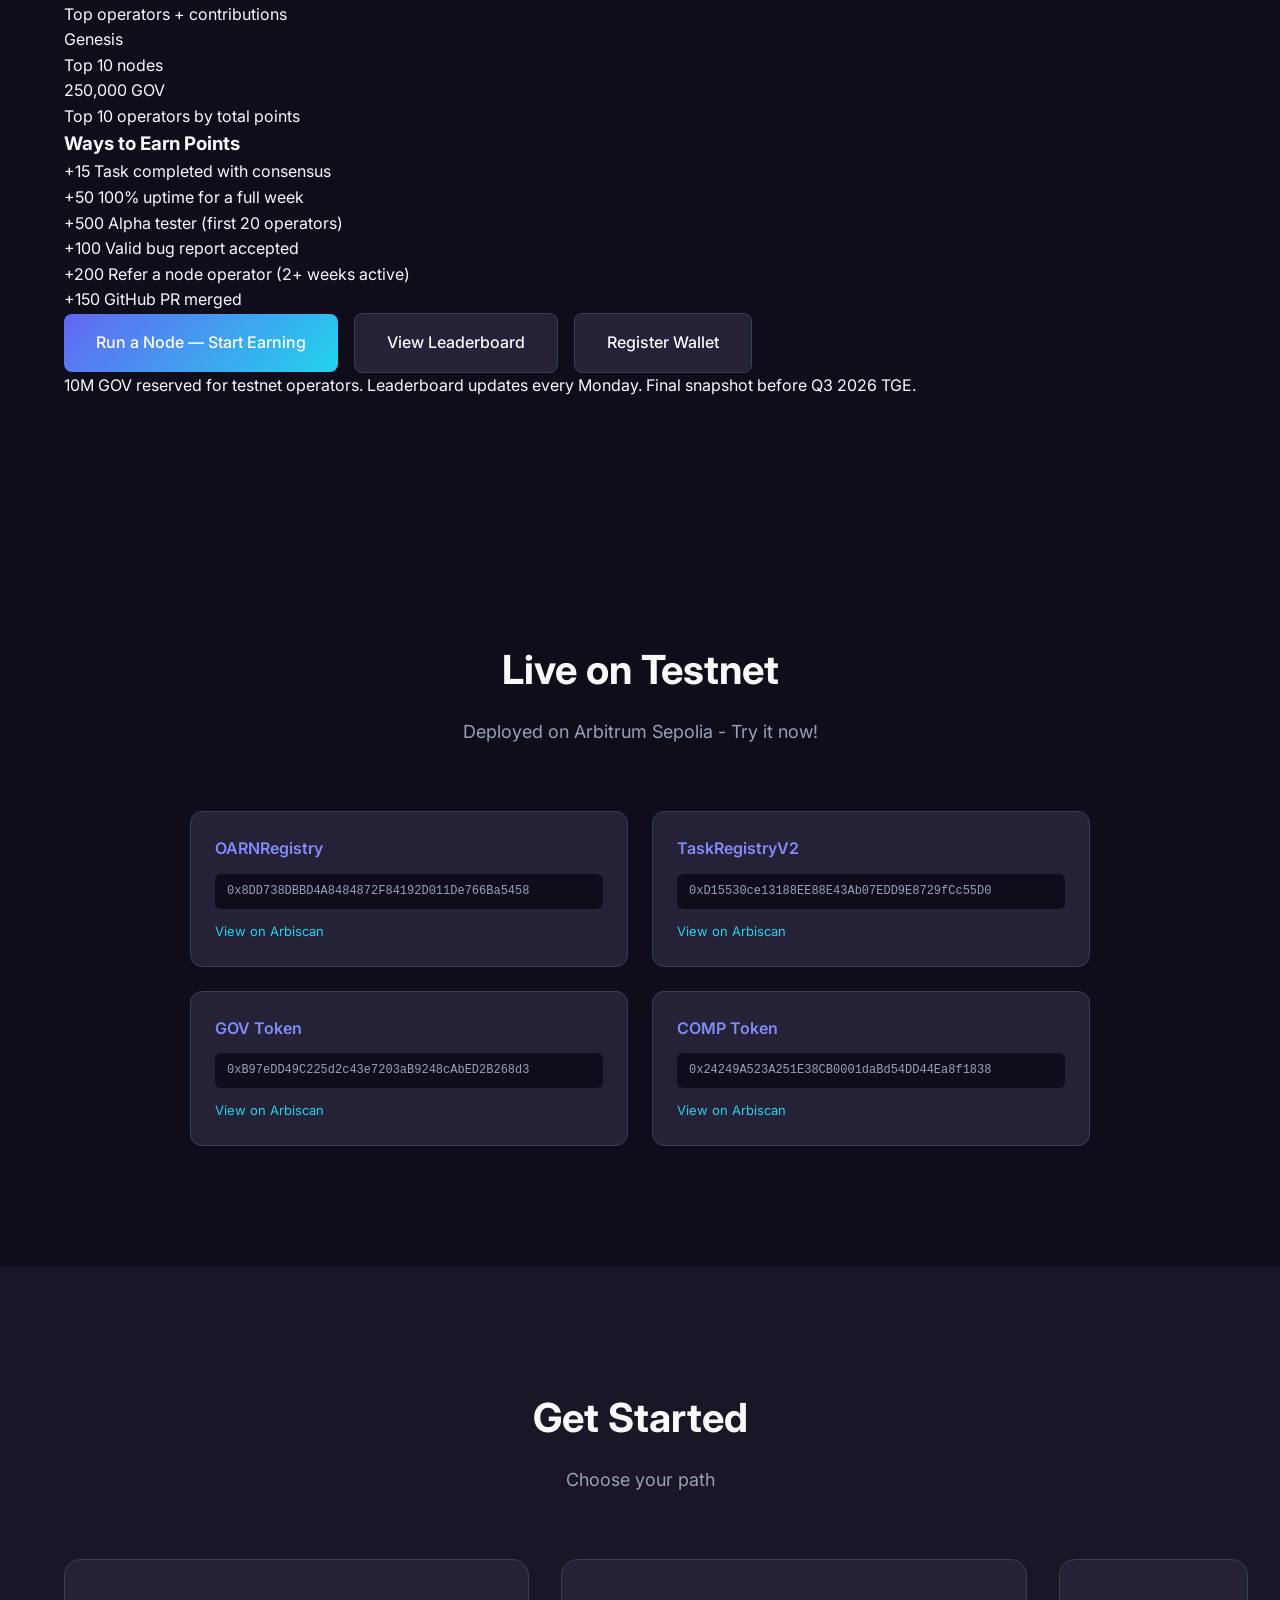
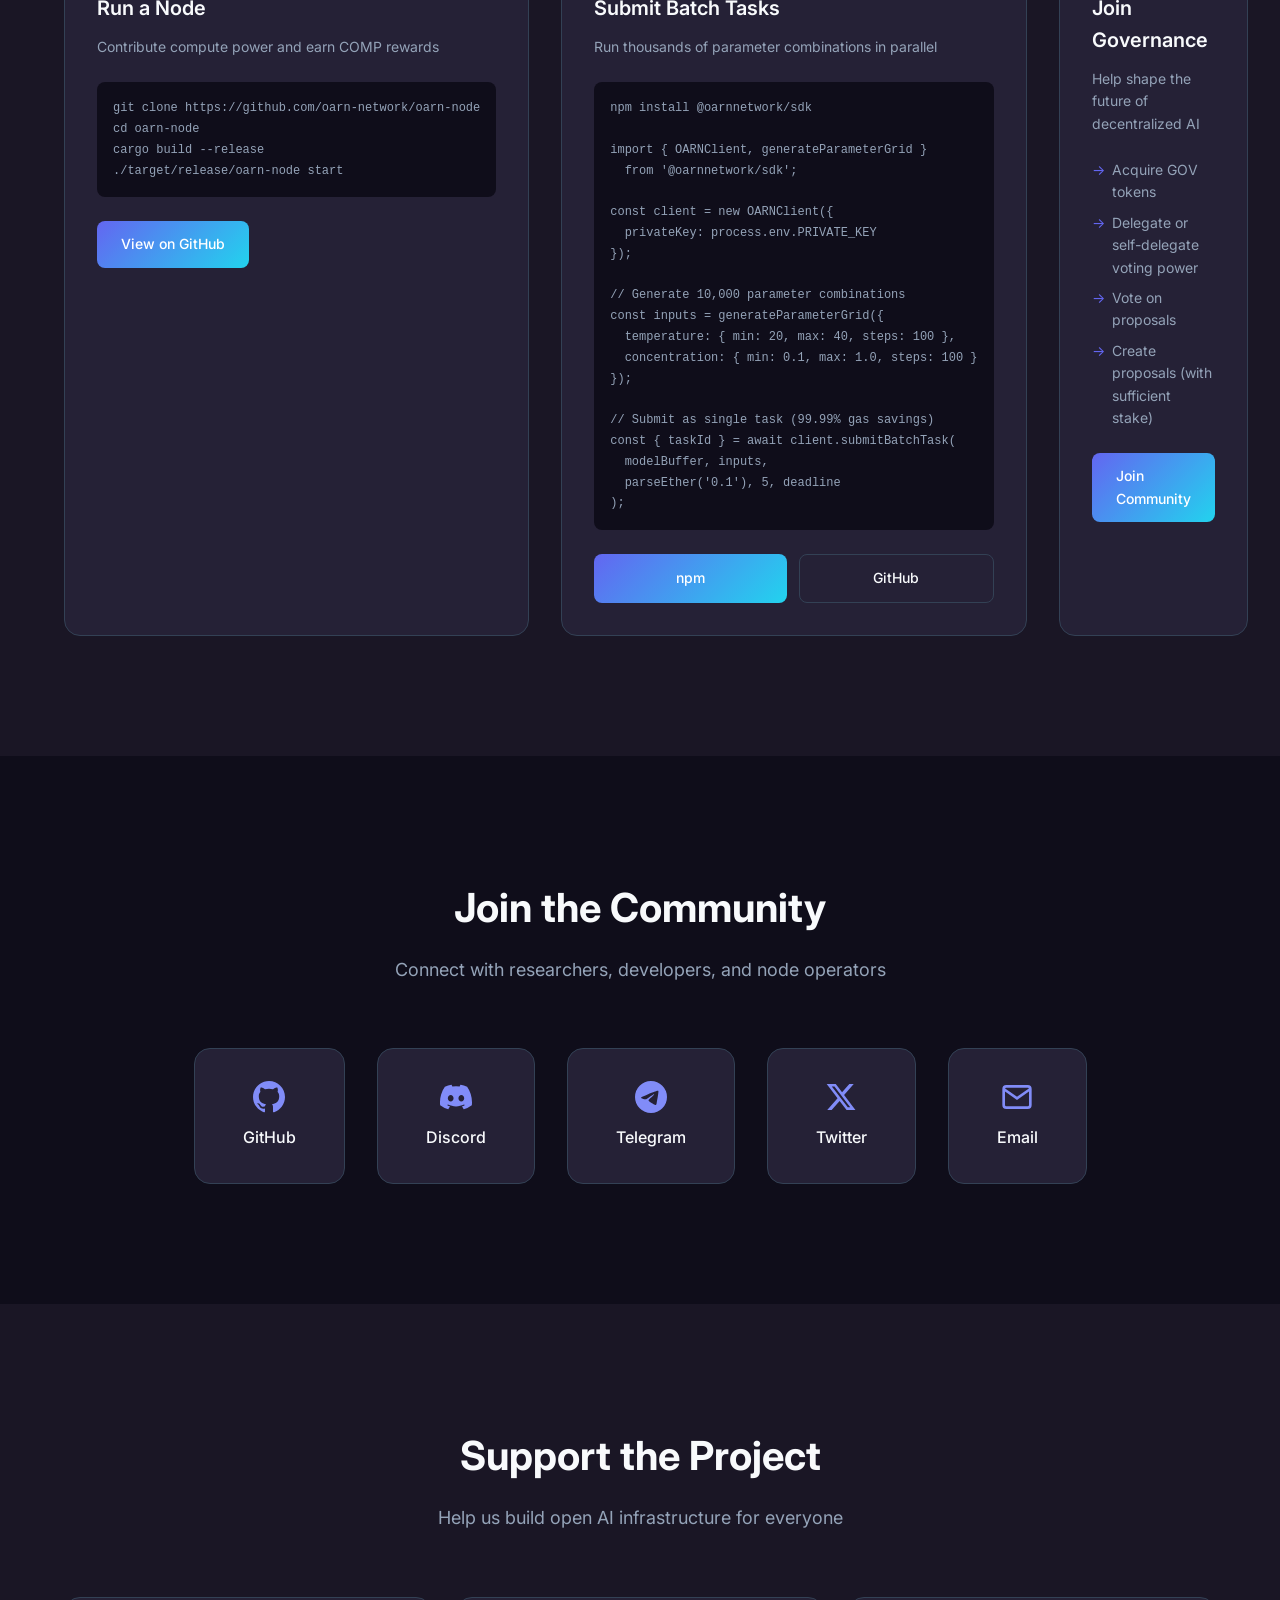
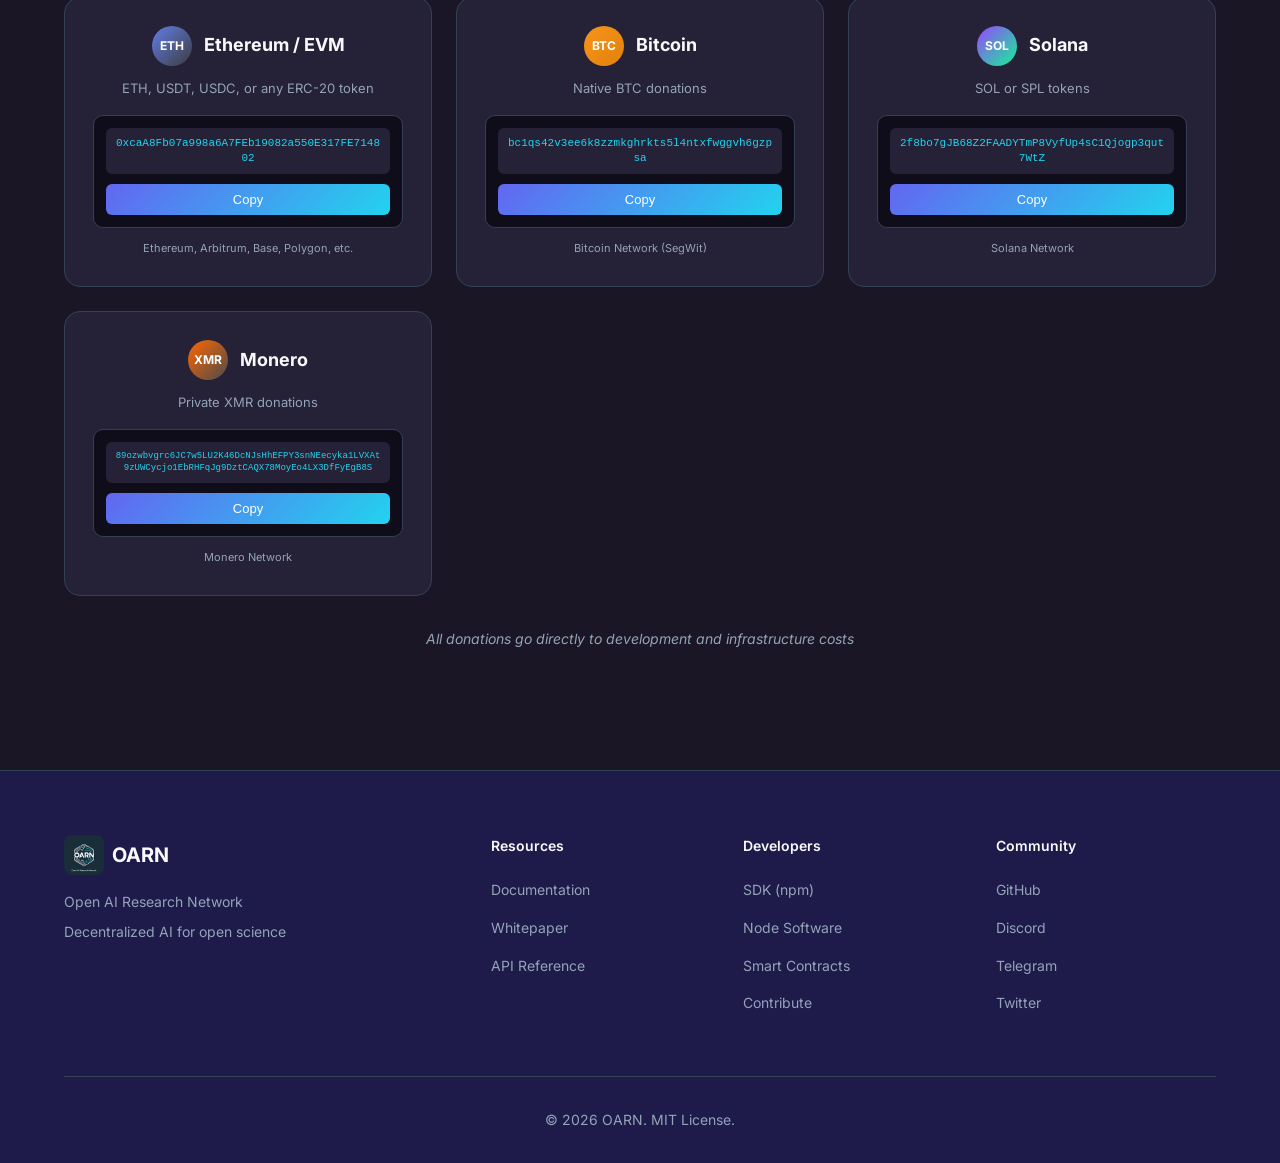
==== commit 6f2158fd: "chore: add Telegram links to all pages Added t.me/OARNNetwork to footer community section on index, " ====
--- a/index.html
+++ b/index.html
@@ -660,6 +660,7 @@
                         <ul>
                             <li><a href="https://github.com/oarn-network" target="_blank">GitHub</a></li>
                             <li><a href="https://discord.gg/RsrQwNvt" target="_blank">Discord</a></li>
+                            <li><a href="https://t.me/OARNNetwork" target="_blank">Telegram</a></li>
                             <li><a href="https://twitter.com/OARNNetwork" target="_blank">Twitter</a></li>
                         </ul>
                     </div>
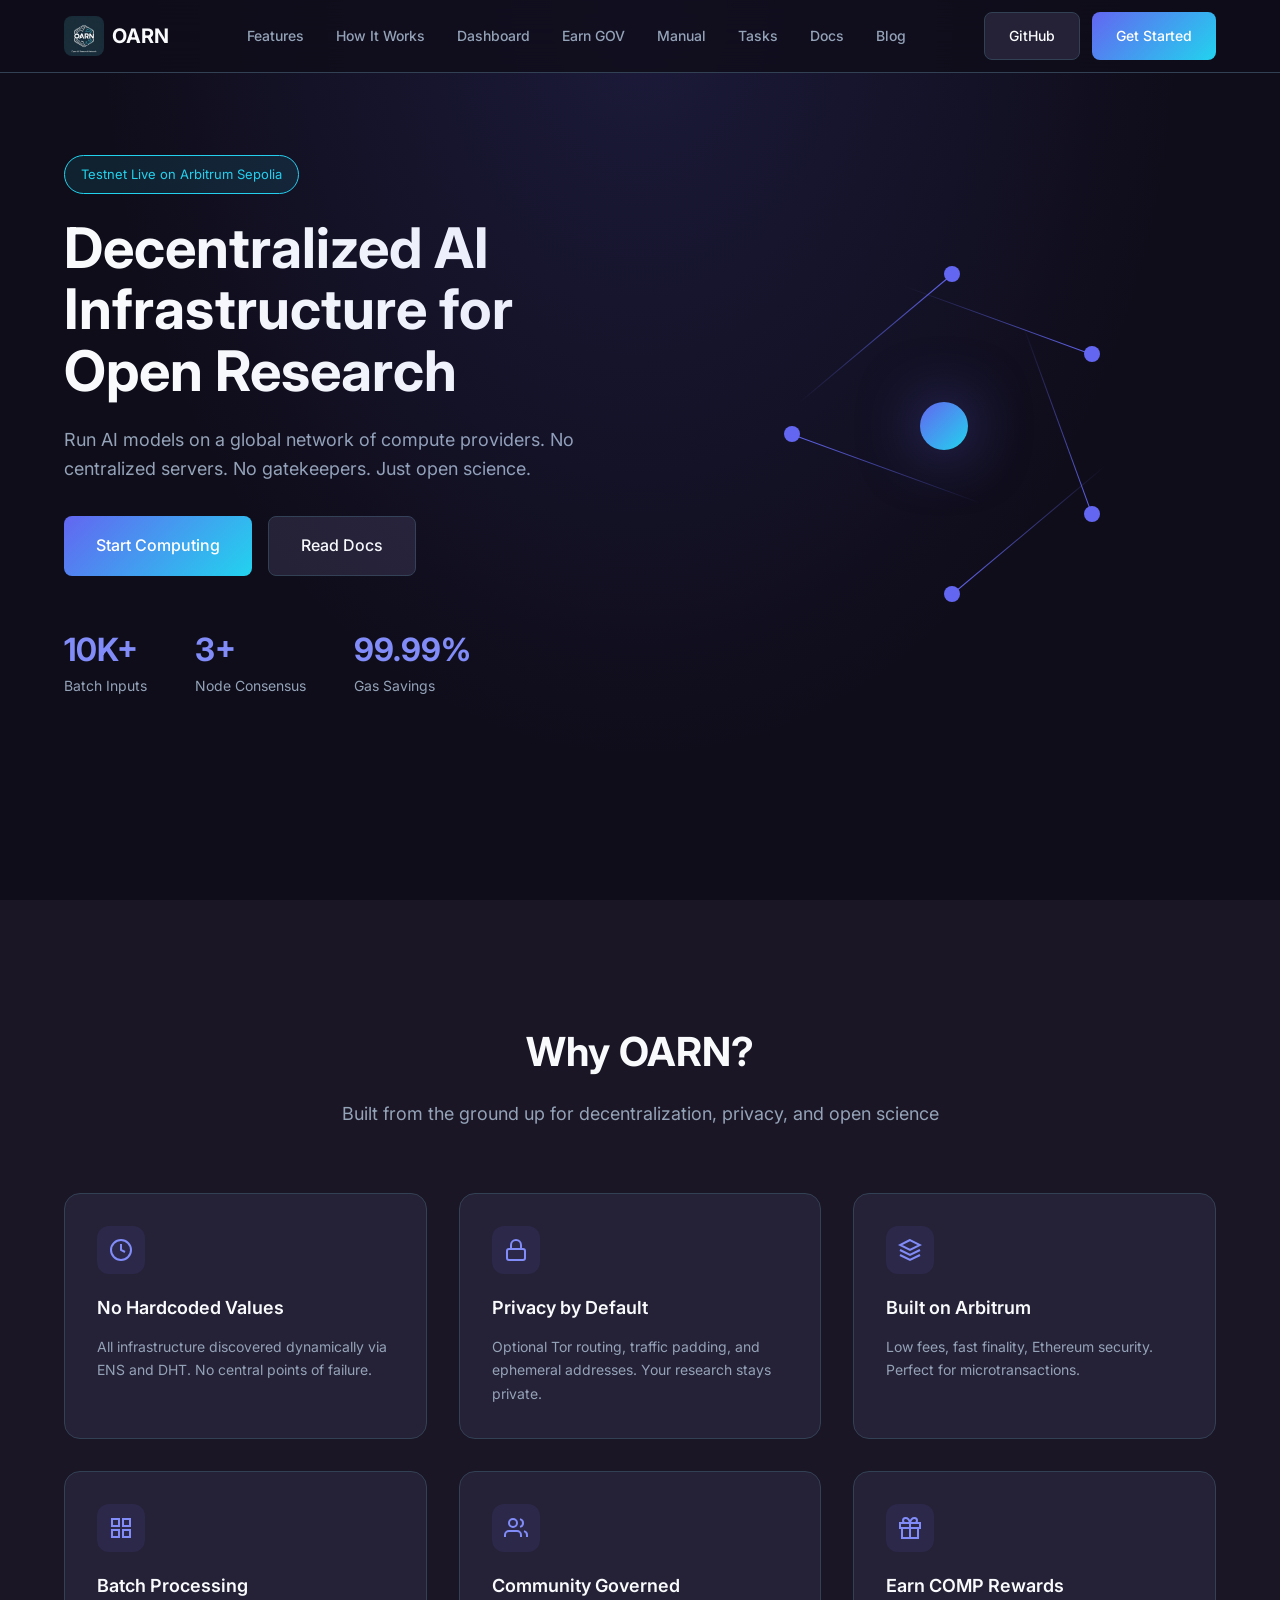
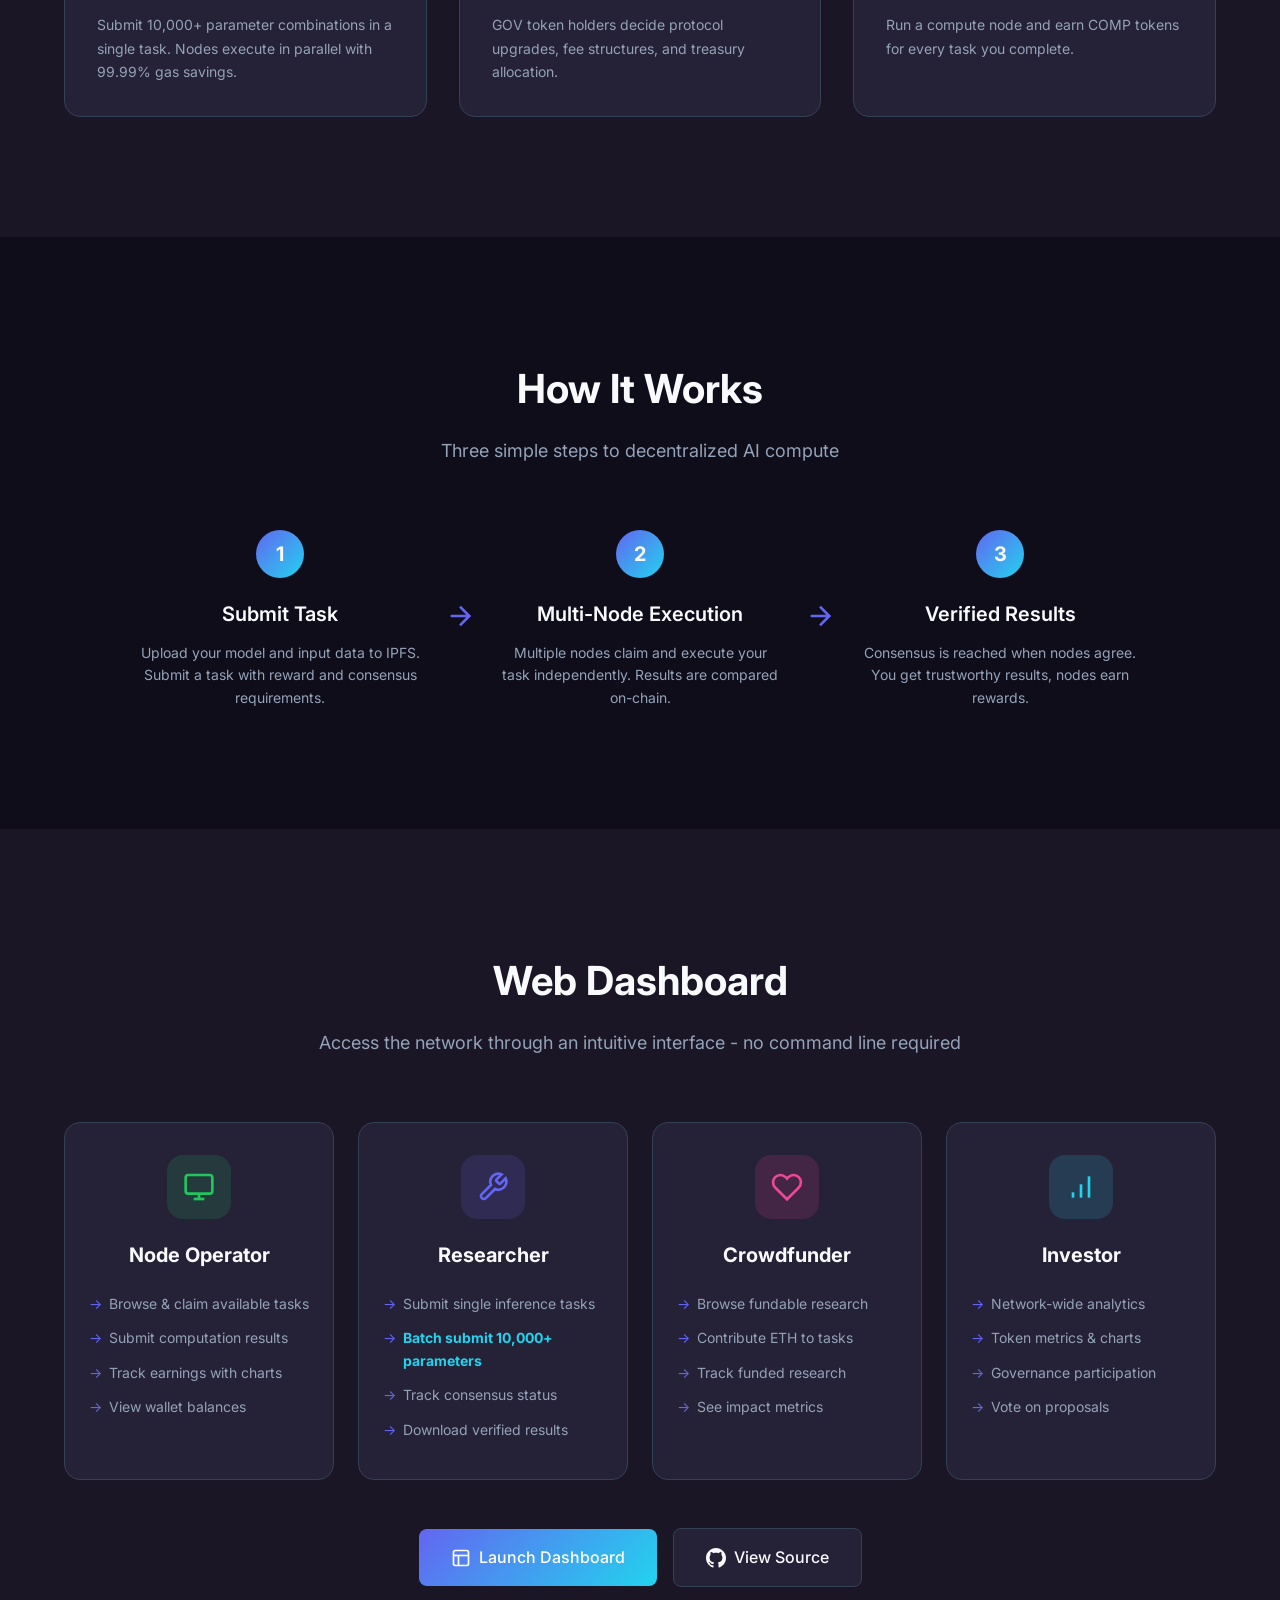
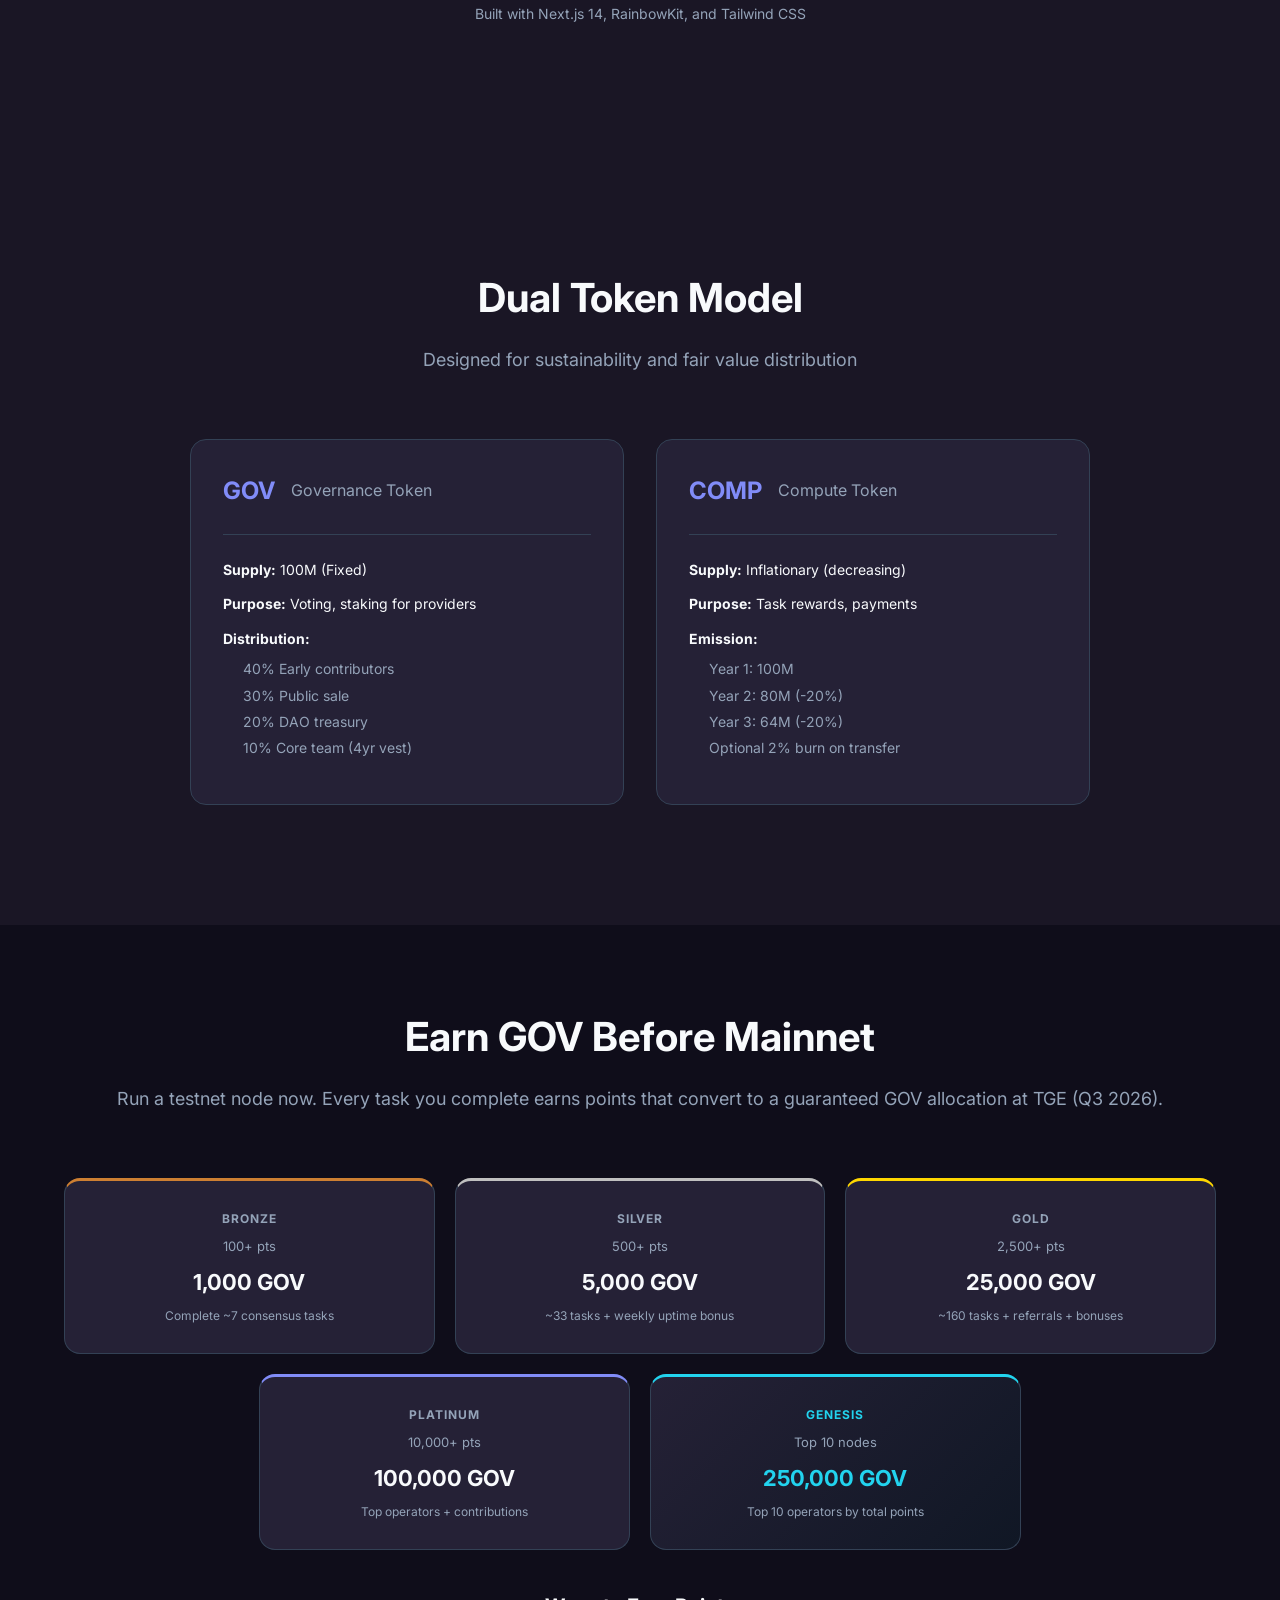
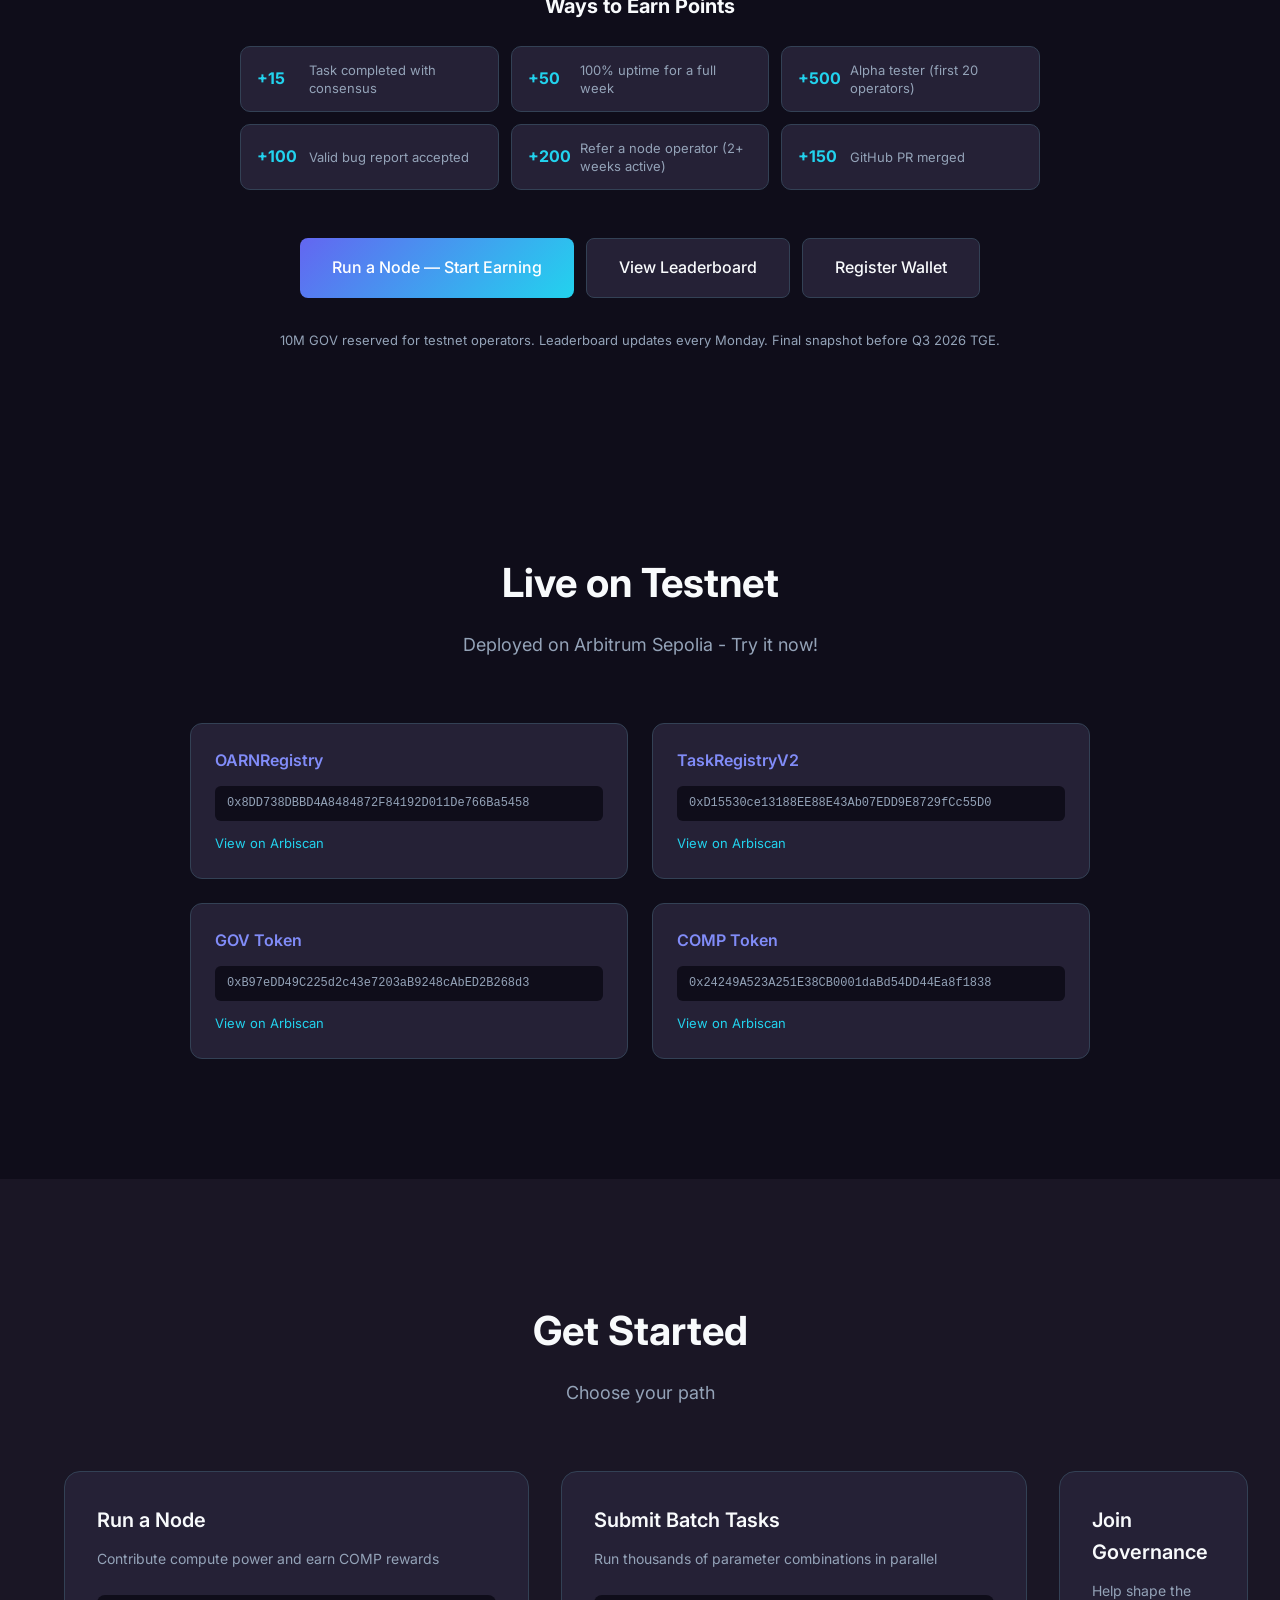
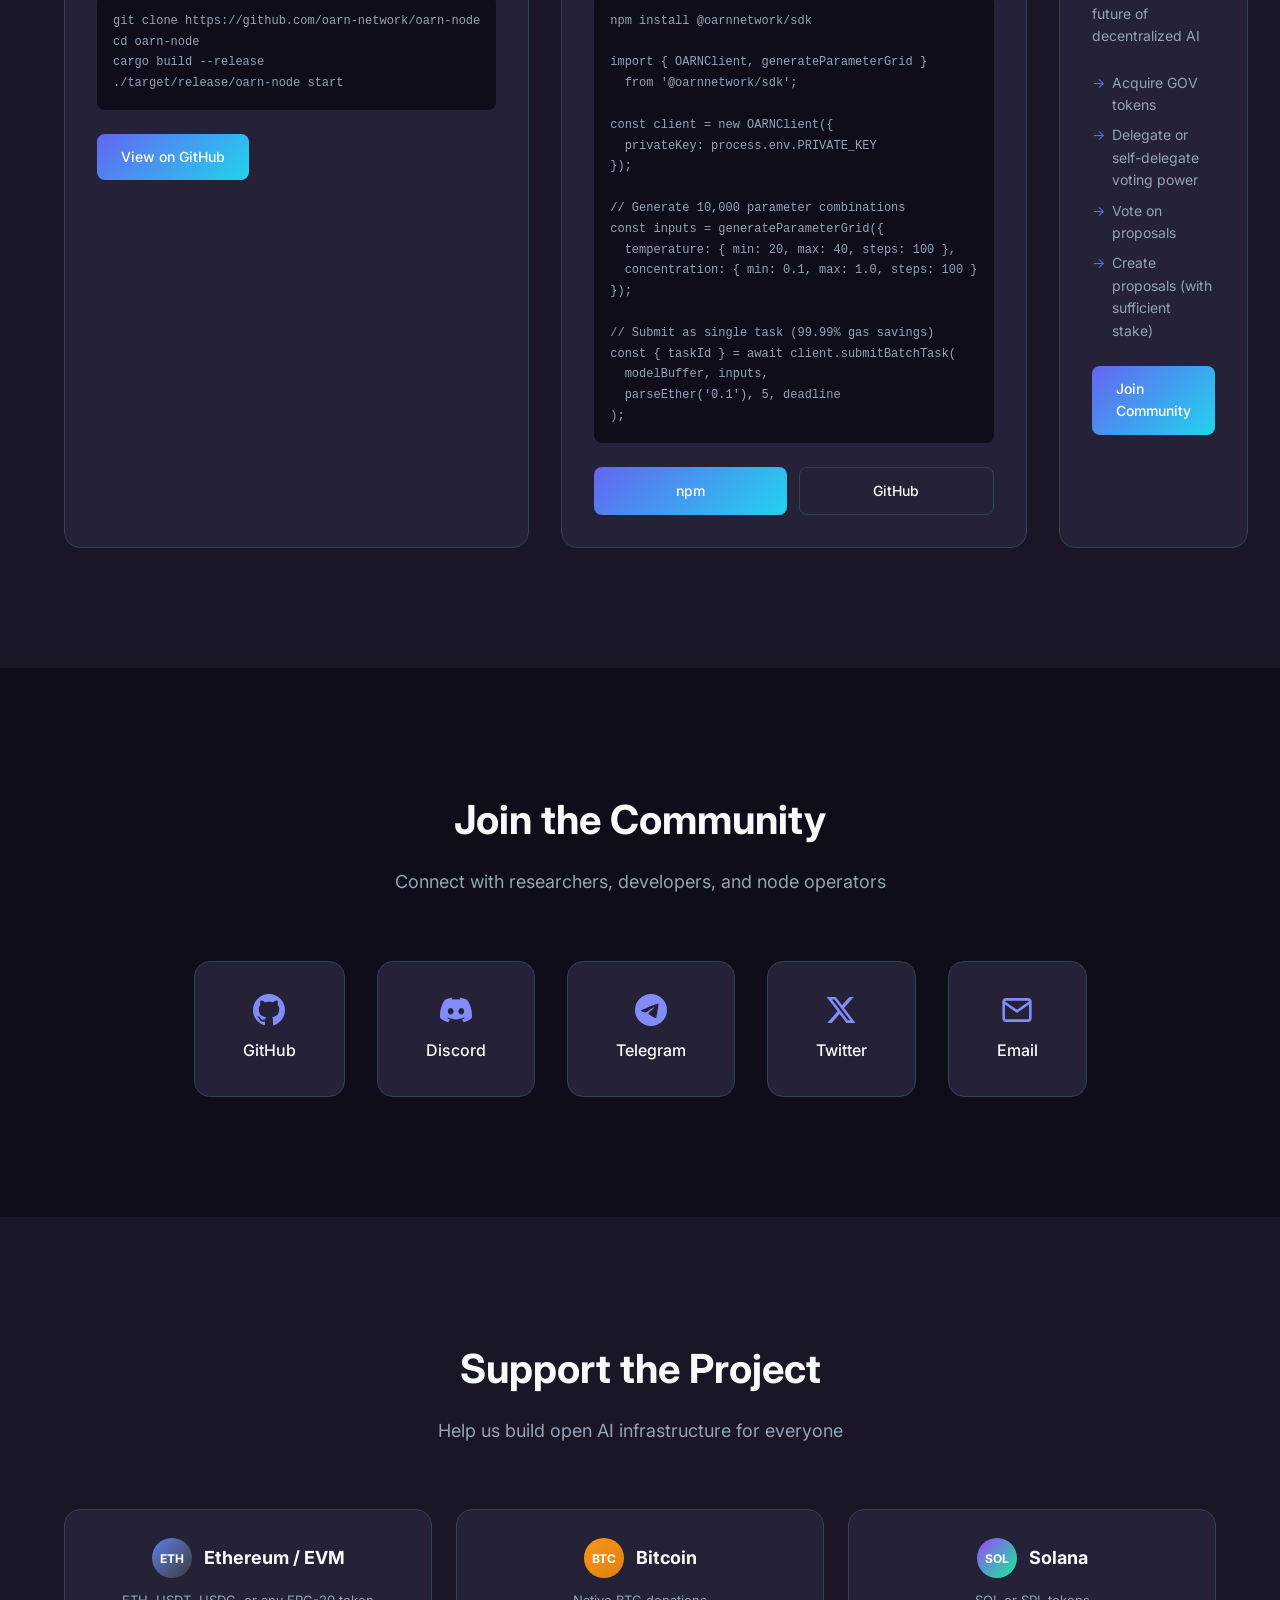
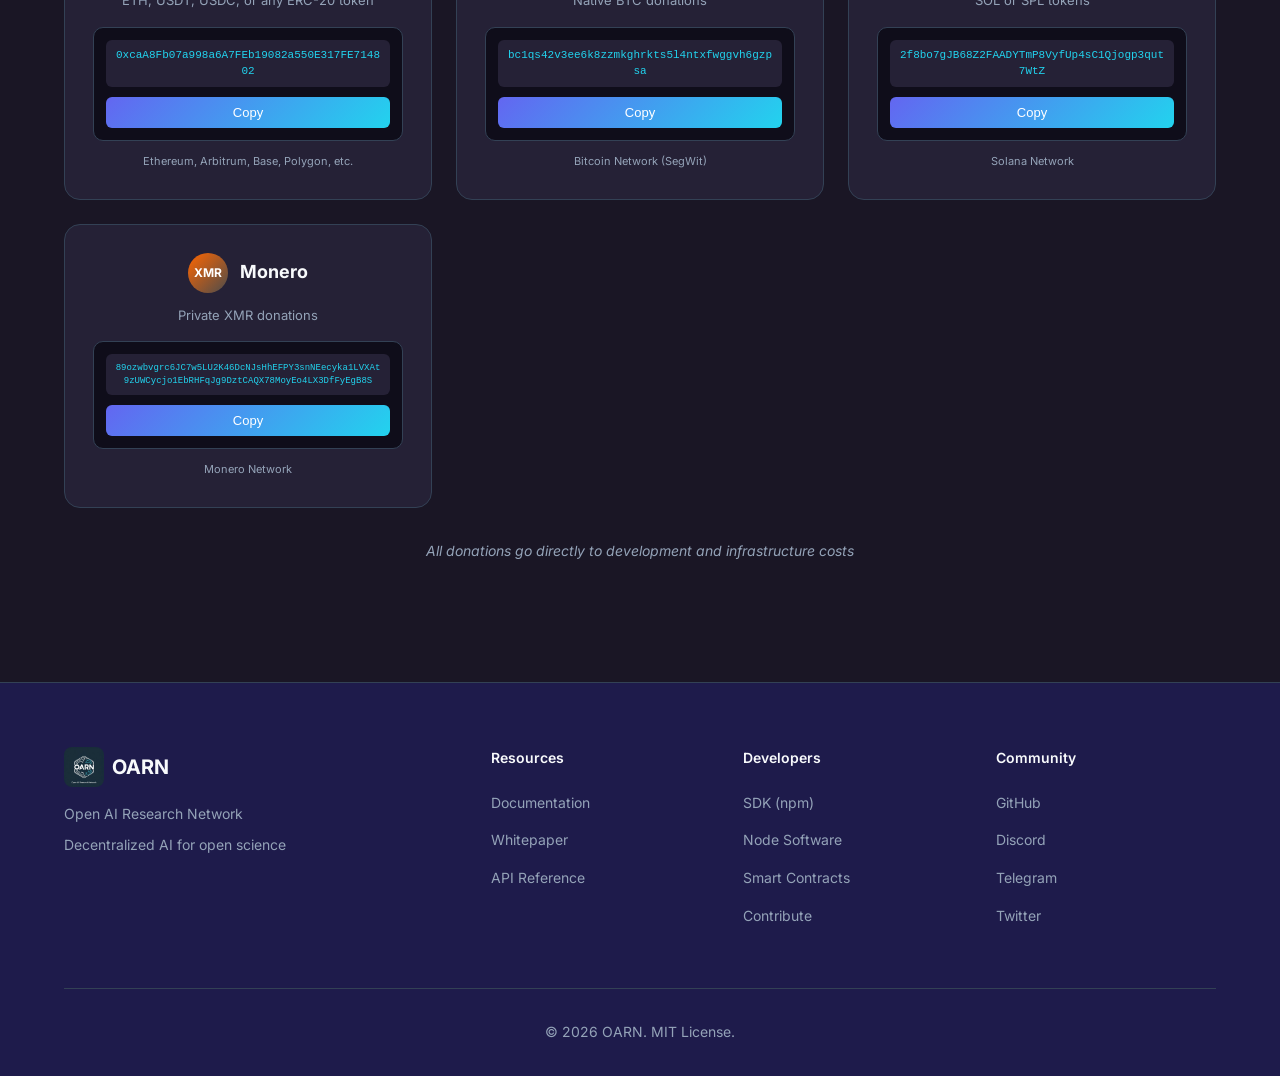
==== commit ad51d8c5: "fix: redesign Earn GOV section layout Replace flex single-row tier cards with CSS grid (3+2 centered" ====
--- a/index.html
+++ b/index.html
@@ -415,9 +415,11 @@
             </div>
 
             <div class="earn-gov-cta">
-                <a href="https://github.com/oarn-network/oarn-node" class="btn btn-primary btn-large" target="_blank">Run a Node — Start Earning</a>
-                <a href="https://github.com/oarn-network/oarn-network/blob/main/leaderboard/current.md" class="btn btn-secondary btn-large" target="_blank" style="margin-left: 12px;">View Leaderboard</a>
-                <a href="https://docs.google.com/forms/d/e/1FAIpQLSeOUh5Grp-ADUgS2RXd4mgbcMhv_ckb-Kf8kDrmNLBhIZhV9A/viewform" class="btn btn-secondary btn-large" target="_blank" style="margin-left: 12px;">Register Wallet</a>
+                <div class="earn-gov-cta-buttons">
+                    <a href="https://github.com/oarn-network/oarn-node" class="btn btn-primary btn-large" target="_blank">Run a Node — Start Earning</a>
+                    <a href="https://github.com/oarn-network/oarn-network/blob/main/leaderboard/current.md" class="btn btn-secondary btn-large" target="_blank">View Leaderboard</a>
+                    <a href="https://docs.google.com/forms/d/e/1FAIpQLSeOUh5Grp-ADUgS2RXd4mgbcMhv_ckb-Kf8kDrmNLBhIZhV9A/viewform" class="btn btn-secondary btn-large" target="_blank">Register Wallet</a>
+                </div>
                 <p class="earn-gov-note">10M GOV reserved for testnet operators. Leaderboard updates every Monday. Final snapshot before Q3 2026 TGE.</p>
             </div>
         </div>
--- a/styles.css
+++ b/styles.css
@@ -509,6 +509,160 @@
     margin-bottom: 4px;
 }
 
+/* Earn GOV Section */
+.earn-gov {
+    background: var(--background);
+    padding: 80px 0;
+}
+
+.earn-gov-grid {
+    display: grid;
+    grid-template-columns: repeat(6, 1fr);
+    gap: 20px;
+    margin: 48px 0 40px;
+}
+
+/* 3+2 centered: row 1 = cols 1-2, 3-4, 5-6 | row 2 = cols 2-3, 4-5 */
+.earn-gov-grid .earn-tier-card:nth-child(1) { grid-column: 1 / 3; }
+.earn-gov-grid .earn-tier-card:nth-child(2) { grid-column: 3 / 5; }
+.earn-gov-grid .earn-tier-card:nth-child(3) { grid-column: 5 / 7; }
+.earn-gov-grid .earn-tier-card:nth-child(4) { grid-column: 2 / 4; }
+.earn-gov-grid .earn-tier-card:nth-child(5) { grid-column: 4 / 6; }
+
+.earn-tier-card {
+    background: var(--surface);
+    border: 1px solid var(--border);
+    border-radius: 16px;
+    padding: 28px 20px;
+    text-align: center;
+    transition: transform 0.2s, border-color 0.2s;
+}
+
+.earn-tier-card:hover {
+    transform: translateY(-4px);
+}
+
+.earn-tier-card.bronze { border-top: 3px solid #cd7f32; }
+.earn-tier-card.silver { border-top: 3px solid #c0c0c0; }
+.earn-tier-card.gold { border-top: 3px solid #ffd700; }
+.earn-tier-card.platinum { border-top: 3px solid var(--primary-light); }
+.earn-tier-card.genesis { border-top: 3px solid var(--accent); background: linear-gradient(135deg, var(--surface), rgba(34,211,238,0.05)); }
+
+.tier-badge {
+    font-size: 12px;
+    font-weight: 700;
+    text-transform: uppercase;
+    letter-spacing: 0.08em;
+    margin-bottom: 8px;
+    color: var(--text-muted);
+}
+
+.earn-tier-card.genesis .tier-badge { color: var(--accent); }
+
+.tier-points {
+    font-size: 13px;
+    color: var(--text-muted);
+    margin-bottom: 8px;
+}
+
+.tier-reward {
+    font-size: 22px;
+    font-weight: 700;
+    color: var(--text);
+    margin-bottom: 8px;
+}
+
+.earn-tier-card.genesis .tier-reward { color: var(--accent); }
+
+.earn-tier-card p {
+    font-size: 12px;
+    color: var(--text-muted);
+    line-height: 1.4;
+}
+
+.earn-activities {
+    margin: 0 auto 48px;
+    max-width: 800px;
+}
+
+.earn-activities h3 {
+    text-align: center;
+    font-size: 20px;
+    margin-bottom: 24px;
+    color: var(--text);
+}
+
+.activities-grid {
+    display: grid;
+    grid-template-columns: repeat(3, 1fr);
+    gap: 12px;
+}
+
+.activity-item {
+    background: var(--surface);
+    border: 1px solid var(--border);
+    border-radius: 10px;
+    padding: 14px 16px;
+    display: flex;
+    align-items: center;
+    gap: 12px;
+}
+
+.activity-pts {
+    font-size: 16px;
+    font-weight: 700;
+    color: var(--accent);
+    white-space: nowrap;
+    min-width: 40px;
+}
+
+.activity-desc {
+    font-size: 13px;
+    color: var(--text-muted);
+    line-height: 1.4;
+}
+
+.earn-gov-cta {
+    text-align: center;
+    display: flex;
+    flex-direction: column;
+    align-items: center;
+    gap: 16px;
+}
+
+.earn-gov-cta-buttons {
+    display: flex;
+    flex-wrap: wrap;
+    justify-content: center;
+    gap: 12px;
+}
+
+.earn-gov-note {
+    margin-top: 16px;
+    font-size: 13px;
+    color: var(--text-muted);
+}
+
+@media (max-width: 600px) {
+    .earn-gov-grid {
+        grid-template-columns: repeat(2, 1fr);
+    }
+
+    .earn-gov-grid .earn-tier-card:nth-child(n) {
+        grid-column: auto;
+    }
+
+    .activities-grid {
+        grid-template-columns: 1fr;
+    }
+}
+
+@media (max-width: 400px) {
+    .earn-gov-grid {
+        grid-template-columns: 1fr;
+    }
+}
+
 /* Contracts Section */
 .contracts {
     background: var(--background);
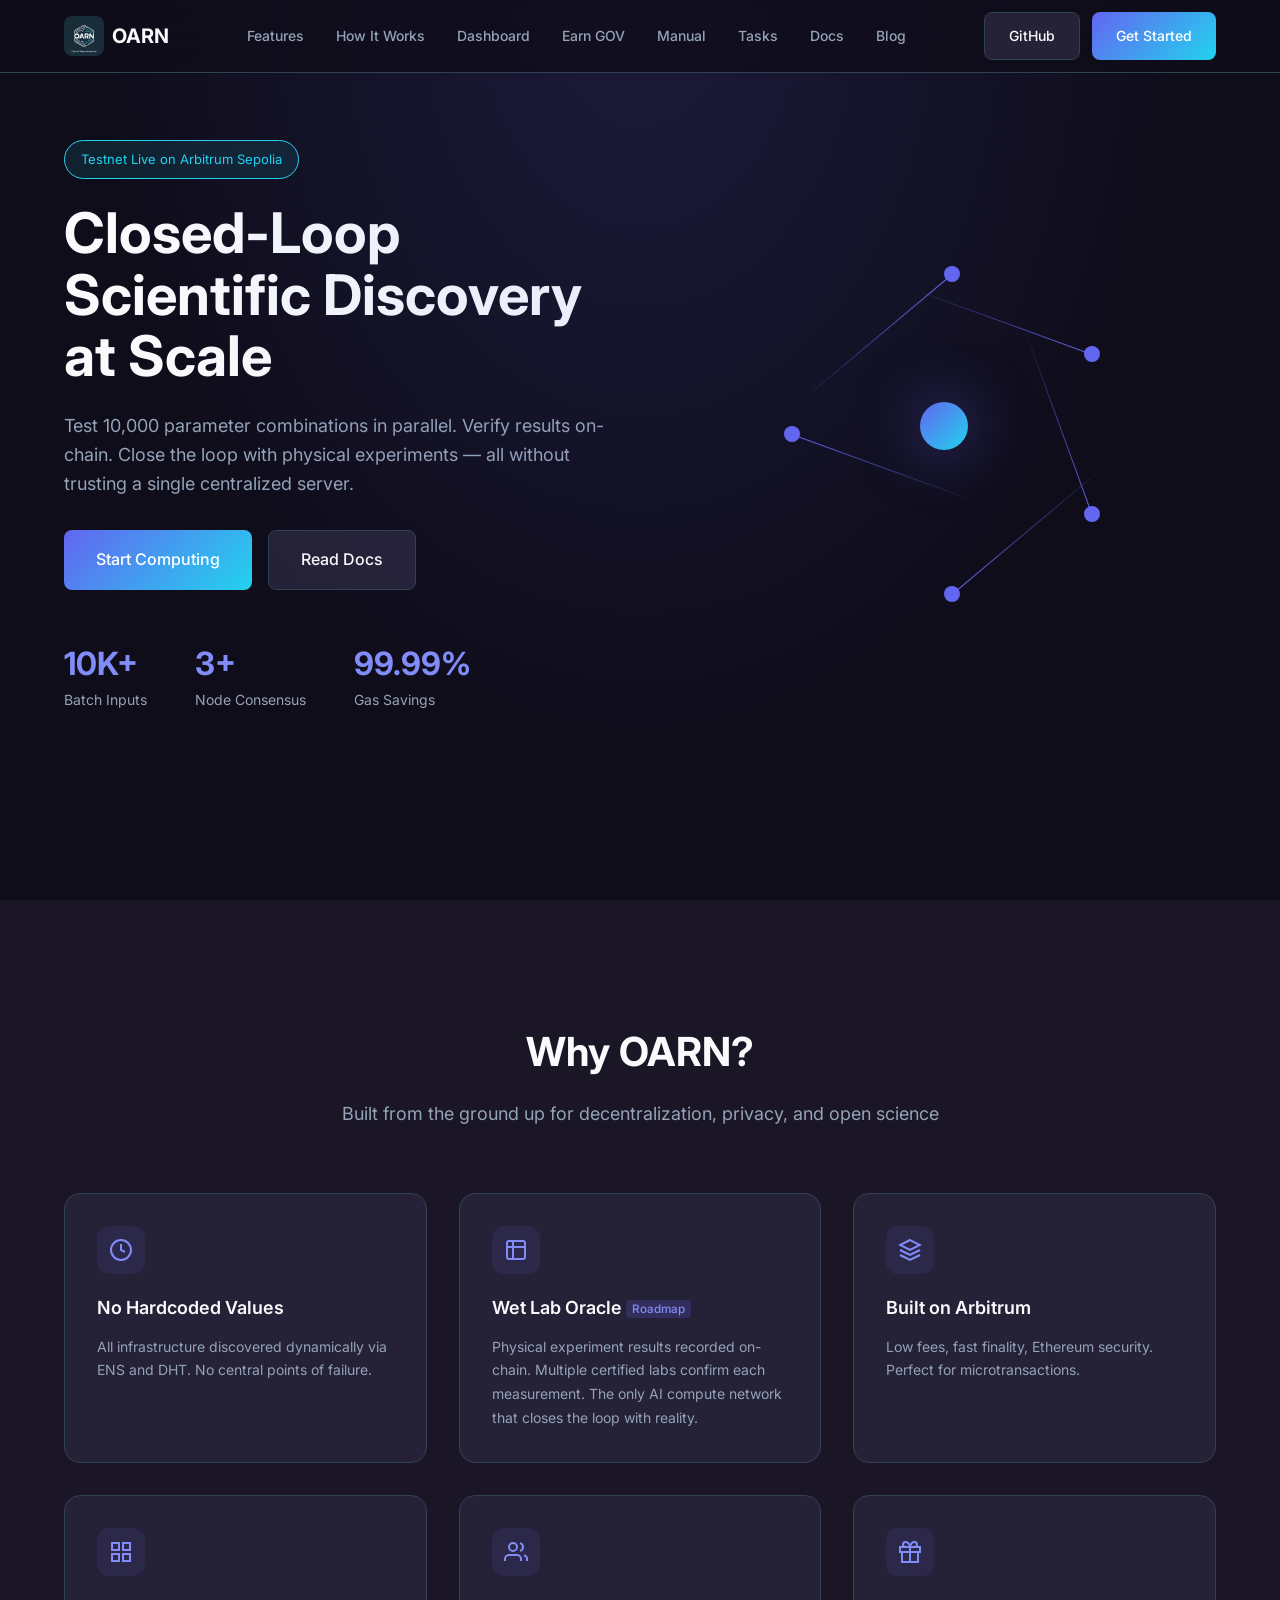
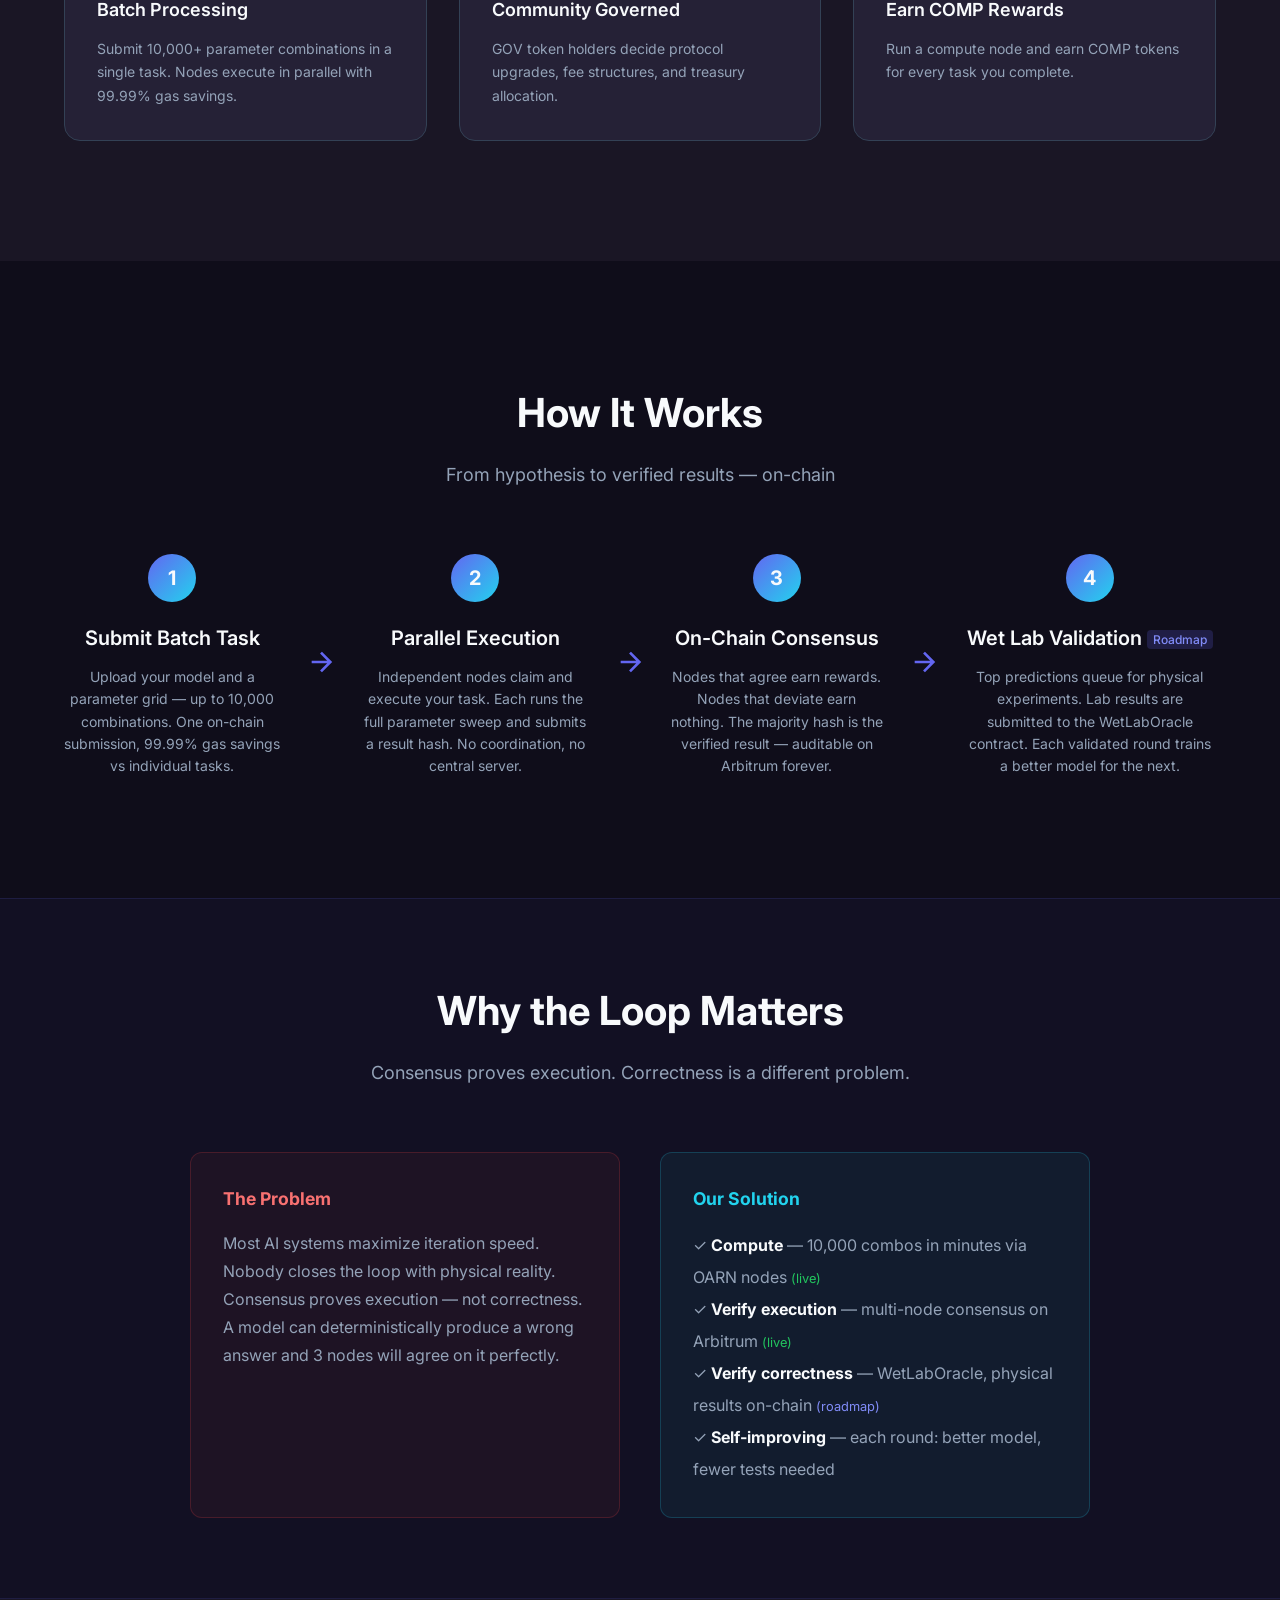
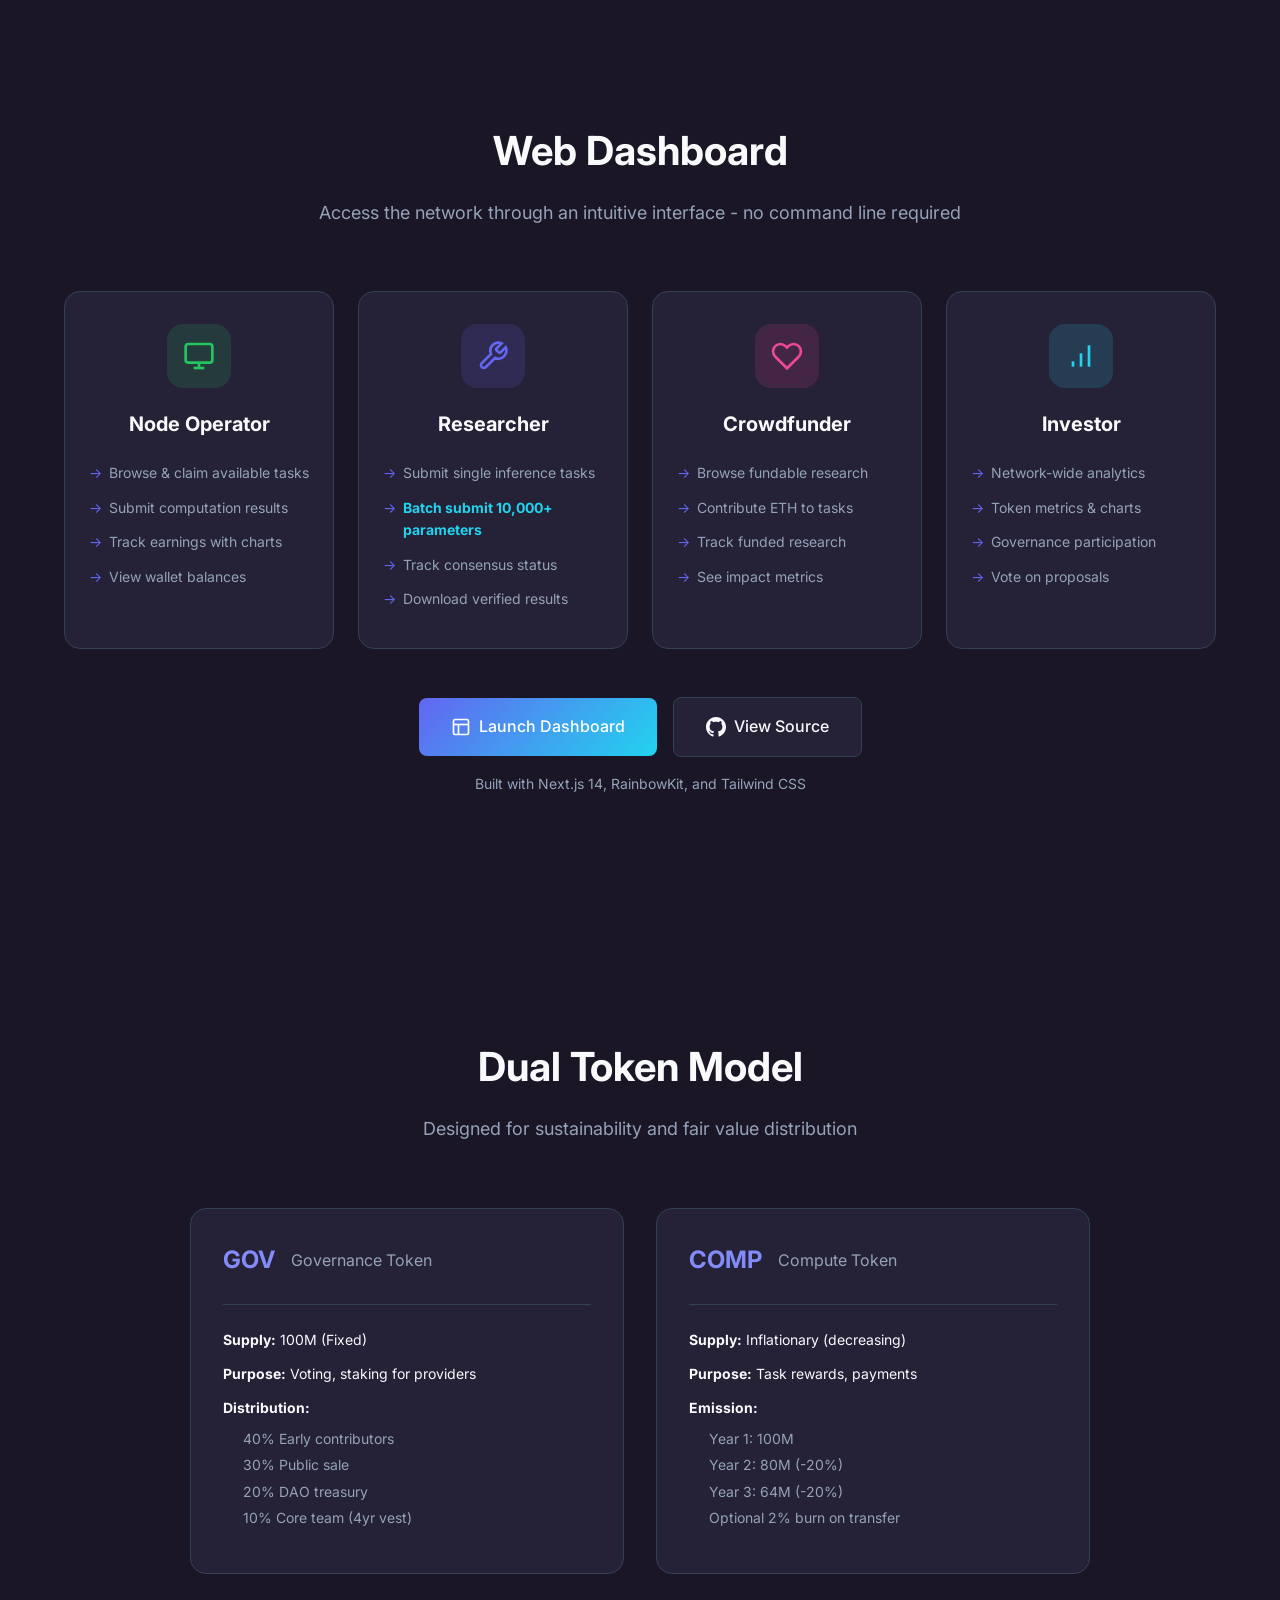
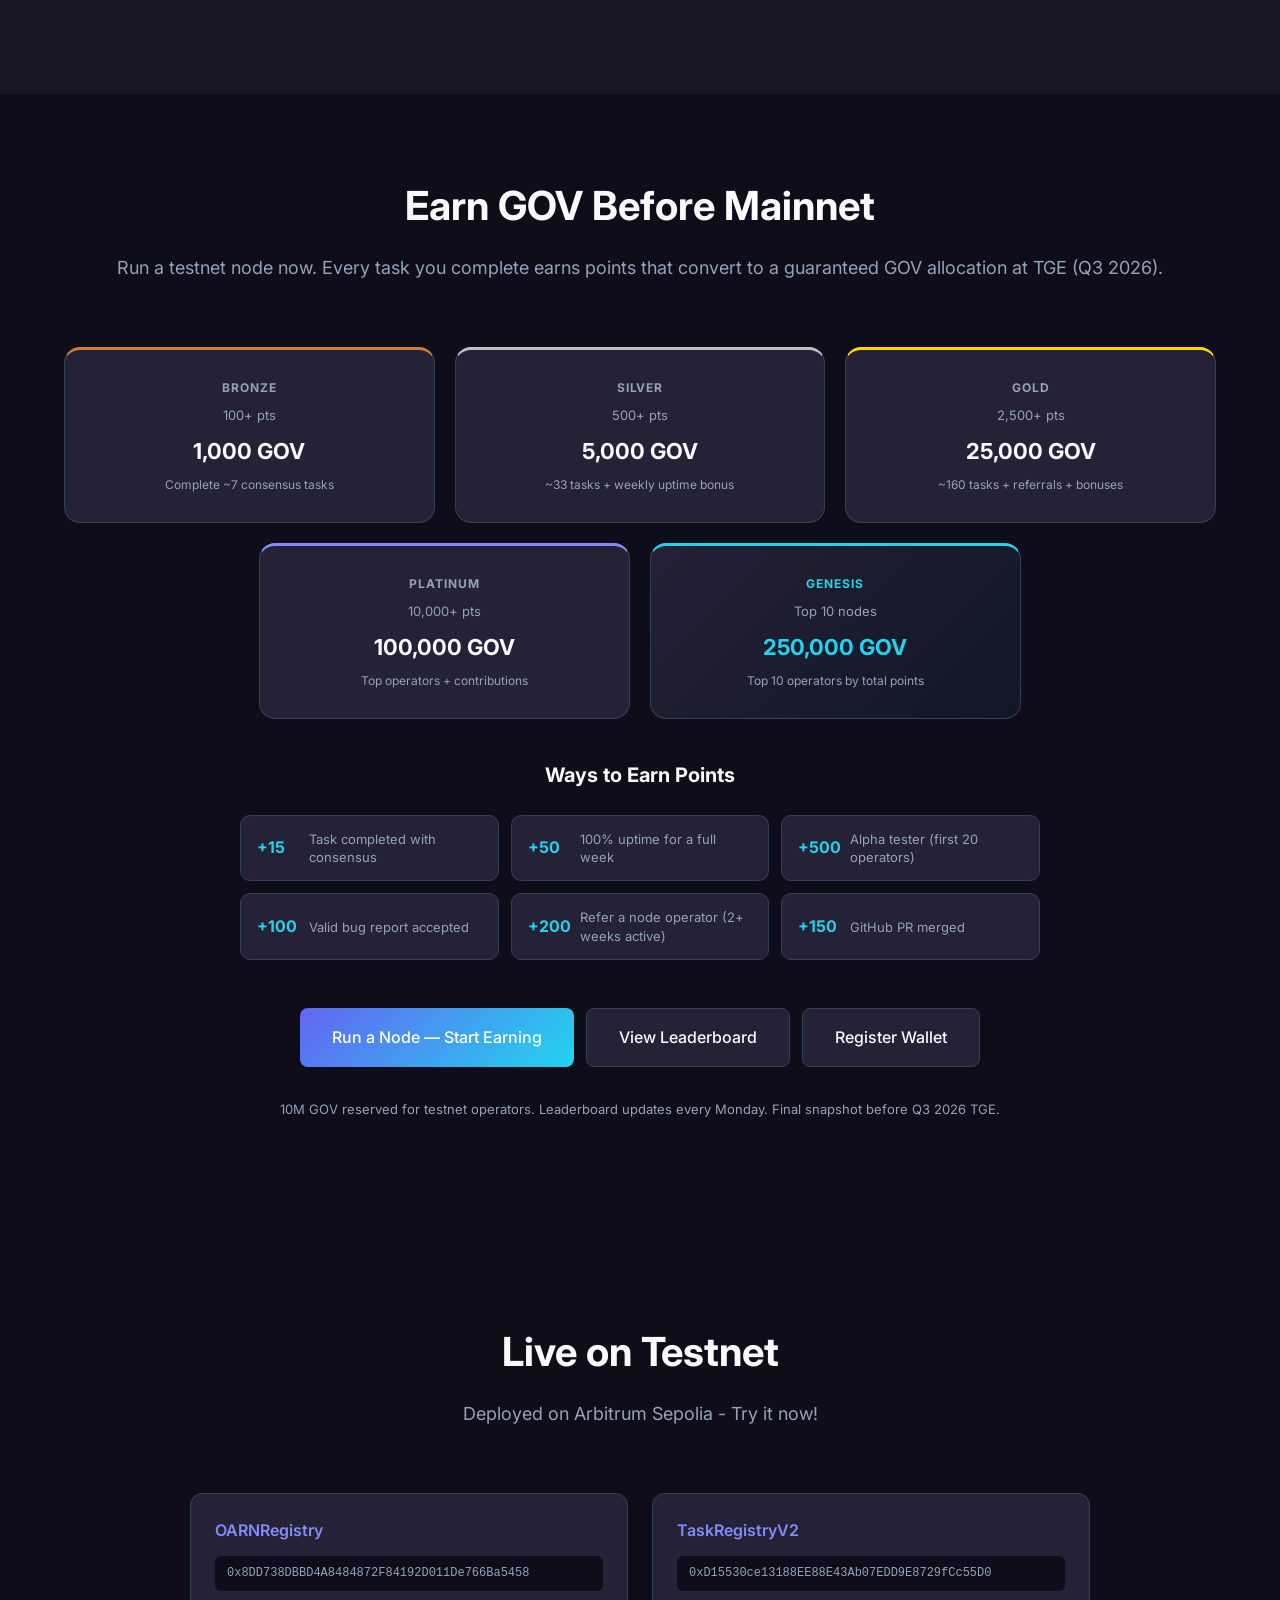
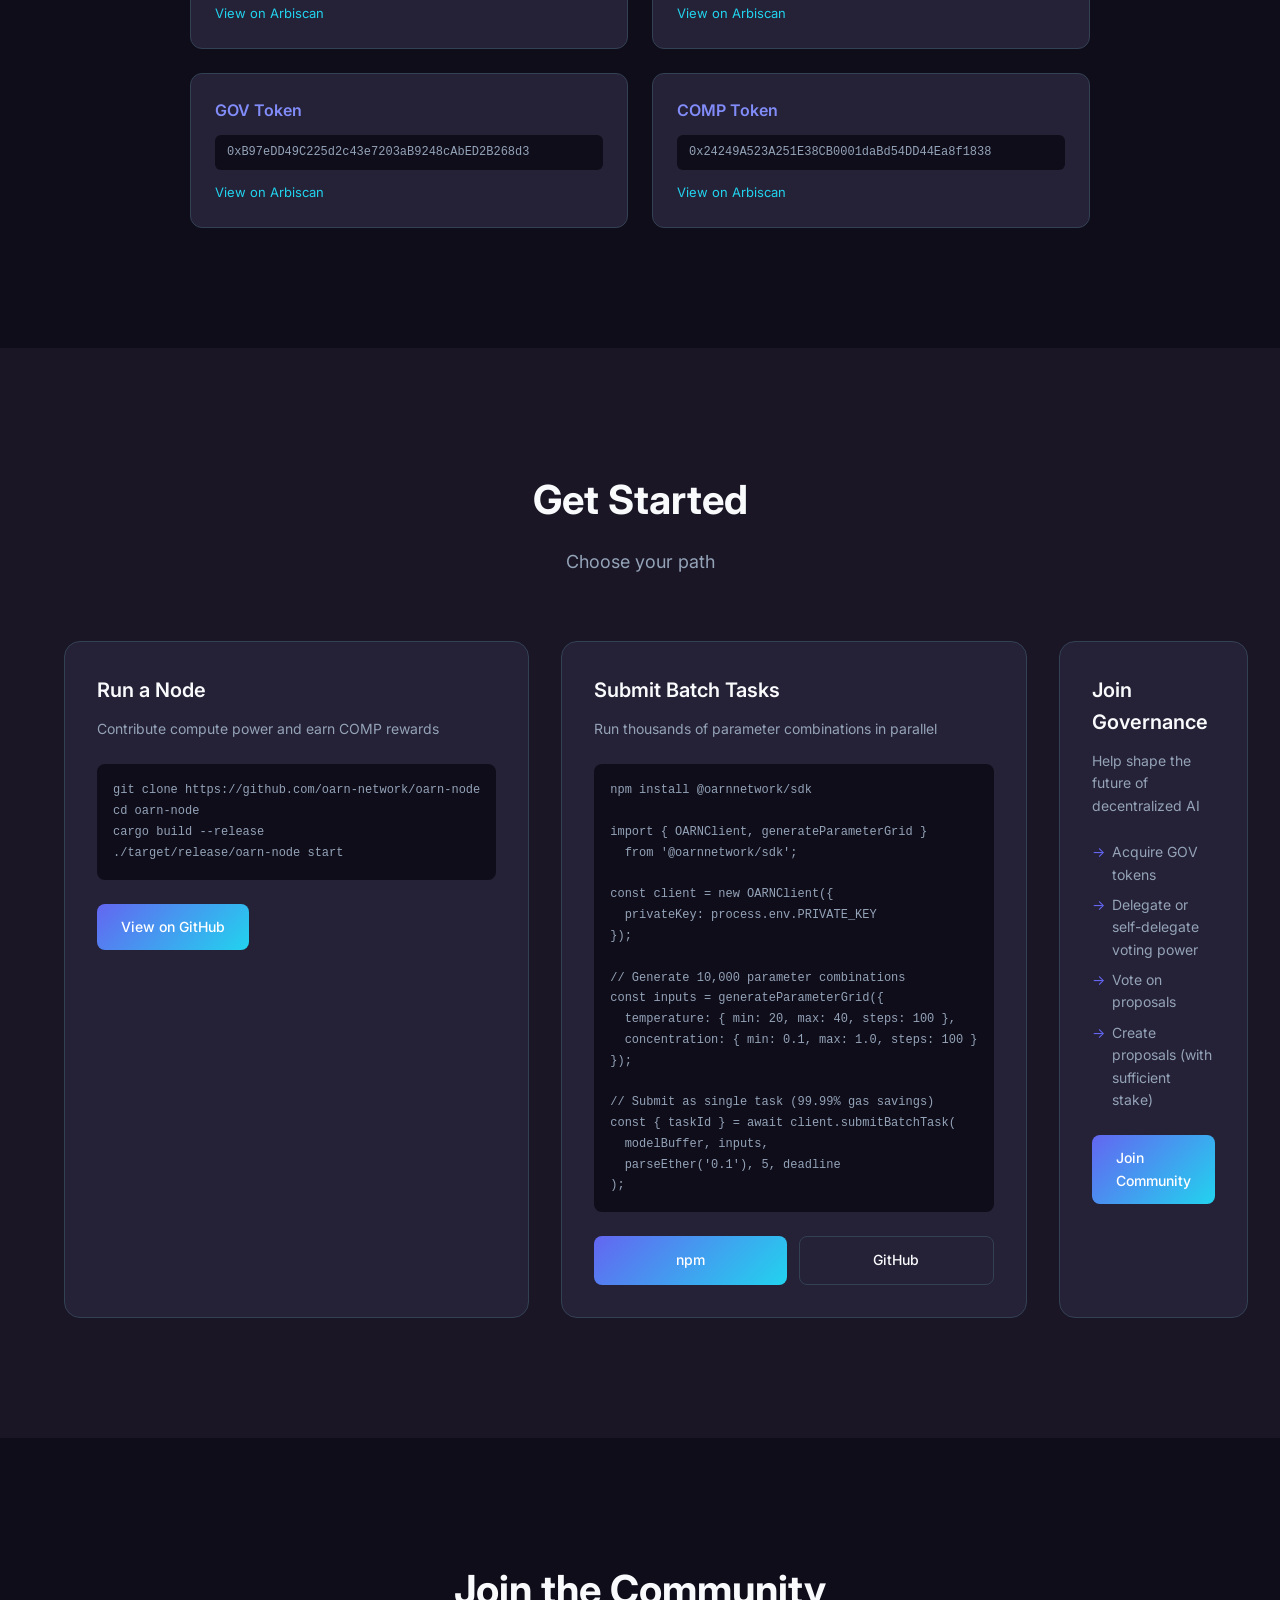
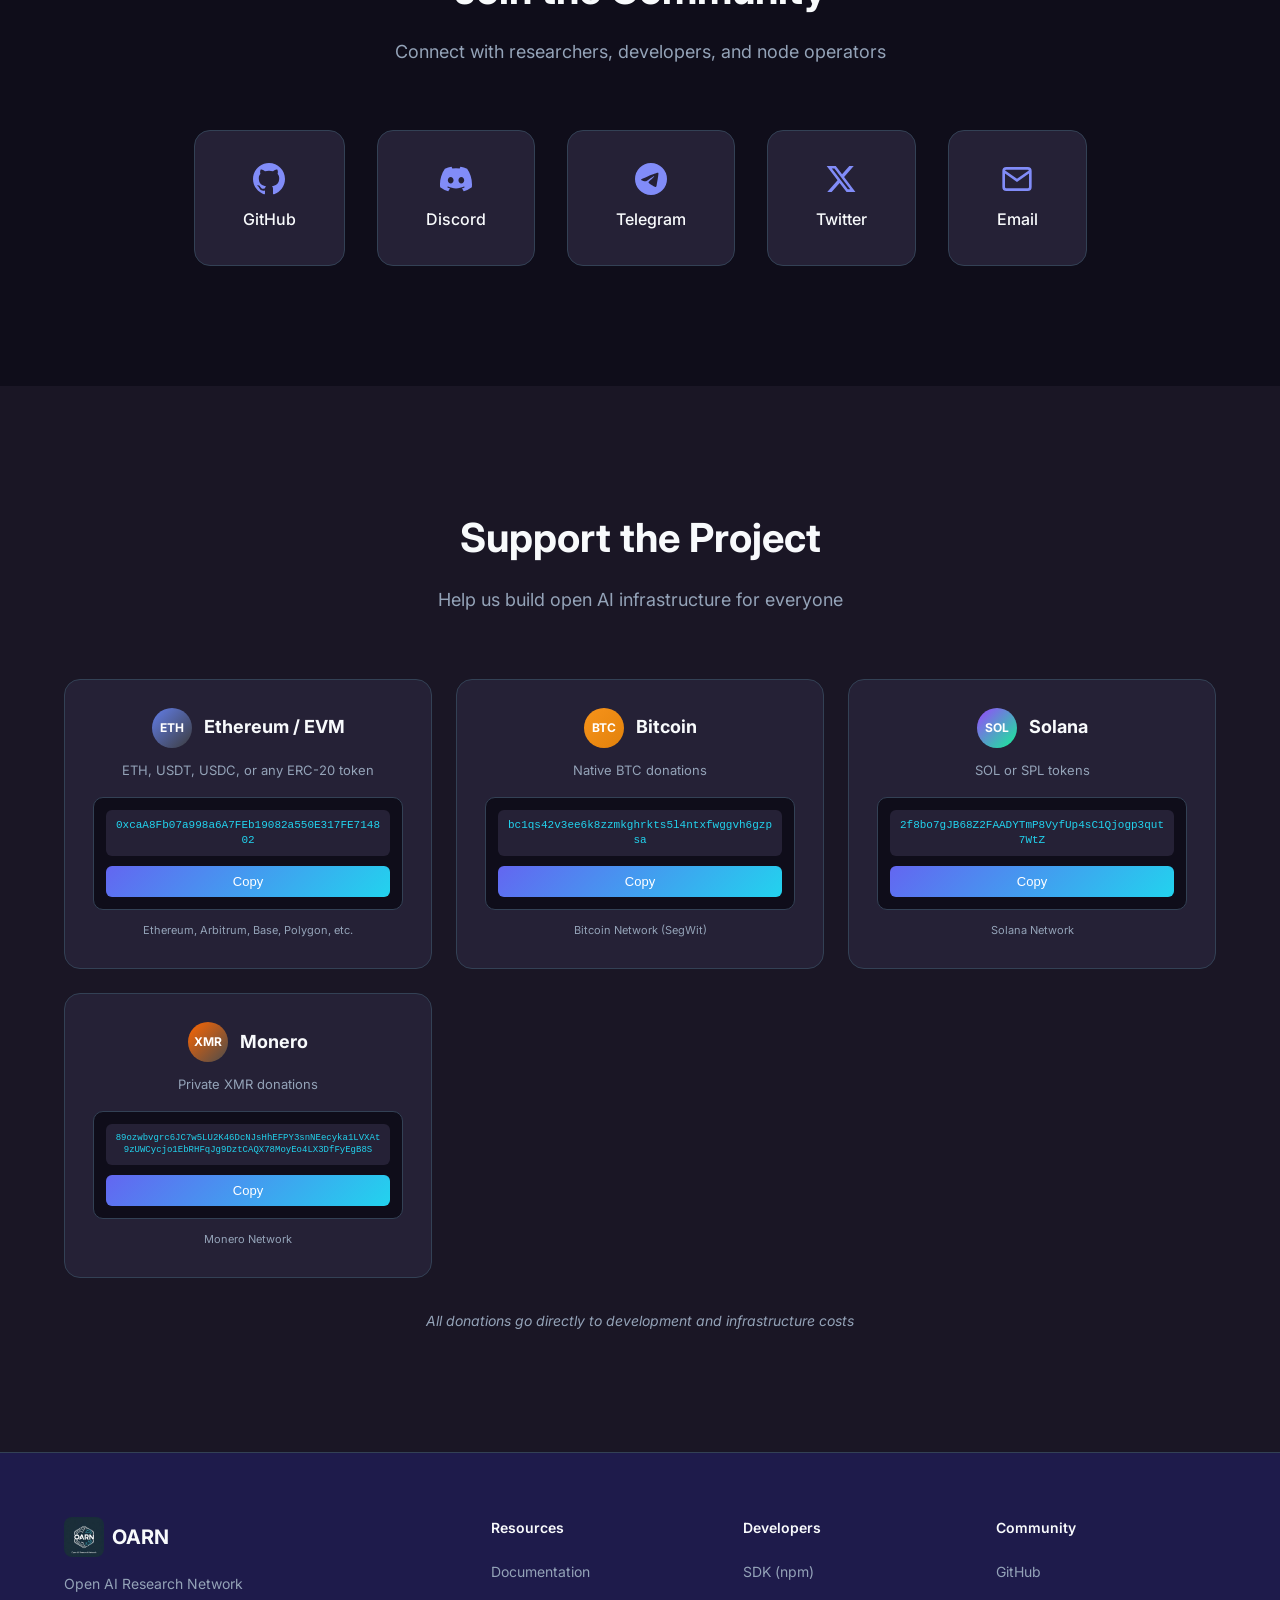
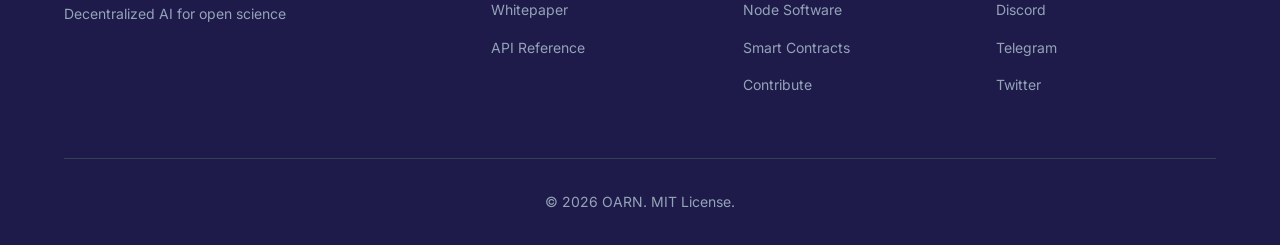
==== commit c6f2e661: "feat: reposition messaging to Closed-Loop Scientific Discovery - Hero headline updated to "Closed-Lo" ====
--- a/index.html
+++ b/index.html
@@ -48,10 +48,10 @@
         <div class="container">
             <div class="hero-content">
                 <div class="hero-badge">Testnet Live on Arbitrum Sepolia</div>
-                <h1>Decentralized AI Infrastructure for Open Research</h1>
+                <h1>Closed-Loop Scientific Discovery at Scale</h1>
                 <p class="hero-subtitle">
-                    Run AI models on a global network of compute providers.
-                    No centralized servers. No gatekeepers. Just open science.
+                    Test 10,000 parameter combinations in parallel. Verify results on-chain.
+                    Close the loop with physical experiments — all without trusting a single centralized server.
                 </p>
                 <div class="hero-buttons">
                     <a href="#get-started" class="btn btn-primary btn-large">Start Computing</a>
@@ -106,12 +106,11 @@
                 <div class="feature-card">
                     <div class="feature-icon">
                         <svg viewBox="0 0 24 24" fill="none" stroke="currentColor" stroke-width="2">
-                            <rect x="3" y="11" width="18" height="11" rx="2" ry="2"/>
-                            <path d="M7 11V7a5 5 0 0110 0v4"/>
-                        </svg>
-                    </div>
-                    <h3>Privacy by Default</h3>
-                    <p>Optional Tor routing, traffic padding, and ephemeral addresses. Your research stays private.</p>
+                            <path d="M9 3H5a2 2 0 00-2 2v4m6-6h10a2 2 0 012 2v4M9 3v18m0 0h10a2 2 0 002-2V9M9 21H5a2 2 0 01-2-2V9m0 0h18"/>
+                        </svg>
+                    </div>
+                    <h3>Wet Lab Oracle <span style="font-size:0.65em;background:rgba(99,102,241,0.2);color:#818cf8;padding:2px 6px;border-radius:4px;font-weight:500;vertical-align:middle;">Roadmap</span></h3>
+                    <p>Physical experiment results recorded on-chain. Multiple certified labs confirm each measurement. The only AI compute network that closes the loop with reality.</p>
                 </div>
 
                 <div class="feature-card">
@@ -173,13 +172,13 @@
     <section id="how-it-works" class="how-it-works">
         <div class="container">
             <h2 class="section-title">How It Works</h2>
-            <p class="section-subtitle">Three simple steps to decentralized AI compute</p>
+            <p class="section-subtitle">From hypothesis to verified results — on-chain</p>
 
             <div class="steps">
                 <div class="step">
                     <div class="step-number">1</div>
-                    <h3>Submit Task</h3>
-                    <p>Upload your model and input data to IPFS. Submit a task with reward and consensus requirements.</p>
+                    <h3>Submit Batch Task</h3>
+                    <p>Upload your model and a parameter grid — up to 10,000 combinations. One on-chain submission, 99.99% gas savings vs individual tasks.</p>
                 </div>
                 <div class="step-arrow">
                     <svg viewBox="0 0 24 24" fill="none" stroke="currentColor" stroke-width="2">
@@ -188,8 +187,8 @@
                 </div>
                 <div class="step">
                     <div class="step-number">2</div>
-                    <h3>Multi-Node Execution</h3>
-                    <p>Multiple nodes claim and execute your task independently. Results are compared on-chain.</p>
+                    <h3>Parallel Execution</h3>
+                    <p>Independent nodes claim and execute your task. Each runs the full parameter sweep and submits a result hash. No coordination, no central server.</p>
                 </div>
                 <div class="step-arrow">
                     <svg viewBox="0 0 24 24" fill="none" stroke="currentColor" stroke-width="2">
@@ -198,8 +197,41 @@
                 </div>
                 <div class="step">
                     <div class="step-number">3</div>
-                    <h3>Verified Results</h3>
-                    <p>Consensus is reached when nodes agree. You get trustworthy results, nodes earn rewards.</p>
+                    <h3>On-Chain Consensus</h3>
+                    <p>Nodes that agree earn rewards. Nodes that deviate earn nothing. The majority hash is the verified result — auditable on Arbitrum forever.</p>
+                </div>
+                <div class="step-arrow">
+                    <svg viewBox="0 0 24 24" fill="none" stroke="currentColor" stroke-width="2">
+                        <path d="M5 12h14M12 5l7 7-7 7"/>
+                    </svg>
+                </div>
+                <div class="step">
+                    <div class="step-number">4</div>
+                    <h3>Wet Lab Validation <span style="font-size:0.6em;background:rgba(99,102,241,0.2);color:#818cf8;padding:2px 6px;border-radius:4px;font-weight:500;vertical-align:middle;">Roadmap</span></h3>
+                    <p>Top predictions queue for physical experiments. Lab results are submitted to the WetLabOracle contract. Each validated round trains a better model for the next.</p>
+                </div>
+            </div>
+        </div>
+    </section>
+
+    <!-- Why the Loop Matters -->
+    <section class="why-loop" style="padding:5rem 0;background:rgba(99,102,241,0.04);border-top:1px solid rgba(99,102,241,0.15);border-bottom:1px solid rgba(99,102,241,0.15);">
+        <div class="container">
+            <h2 class="section-title">Why the Loop Matters</h2>
+            <p class="section-subtitle">Consensus proves execution. Correctness is a different problem.</p>
+            <div style="display:grid;grid-template-columns:1fr 1fr;gap:2.5rem;margin-top:2.5rem;max-width:900px;margin-left:auto;margin-right:auto;">
+                <div style="background:rgba(239,68,68,0.06);border:1px solid rgba(239,68,68,0.2);border-radius:12px;padding:2rem;">
+                    <h3 style="color:#f87171;margin-bottom:1rem;font-size:1.1rem;">The Problem</h3>
+                    <p style="color:var(--text-muted);line-height:1.75;margin:0;">Most AI systems maximize iteration speed.<br>Nobody closes the loop with physical reality.<br>Consensus proves execution — not correctness.<br>A model can deterministically produce a wrong answer and 3 nodes will agree on it perfectly.</p>
+                </div>
+                <div style="background:rgba(34,211,238,0.06);border:1px solid rgba(34,211,238,0.2);border-radius:12px;padding:2rem;">
+                    <h3 style="color:var(--accent);margin-bottom:1rem;font-size:1.1rem;">Our Solution</h3>
+                    <ul style="color:var(--text-muted);line-height:2;margin:0;padding:0;list-style:none;">
+                        <li>✓ <strong style="color:var(--text);">Compute</strong> — 10,000 combos in minutes via OARN nodes <span style="color:#22c55e;font-size:0.8em;">(live)</span></li>
+                        <li>✓ <strong style="color:var(--text);">Verify execution</strong> — multi-node consensus on Arbitrum <span style="color:#22c55e;font-size:0.8em;">(live)</span></li>
+                        <li>✓ <strong style="color:var(--text);">Verify correctness</strong> — WetLabOracle, physical results on-chain <span style="color:#818cf8;font-size:0.8em;">(roadmap)</span></li>
+                        <li>✓ <strong style="color:var(--text);">Self-improving</strong> — each round: better model, fewer tests needed</li>
+                    </ul>
                 </div>
             </div>
         </div>
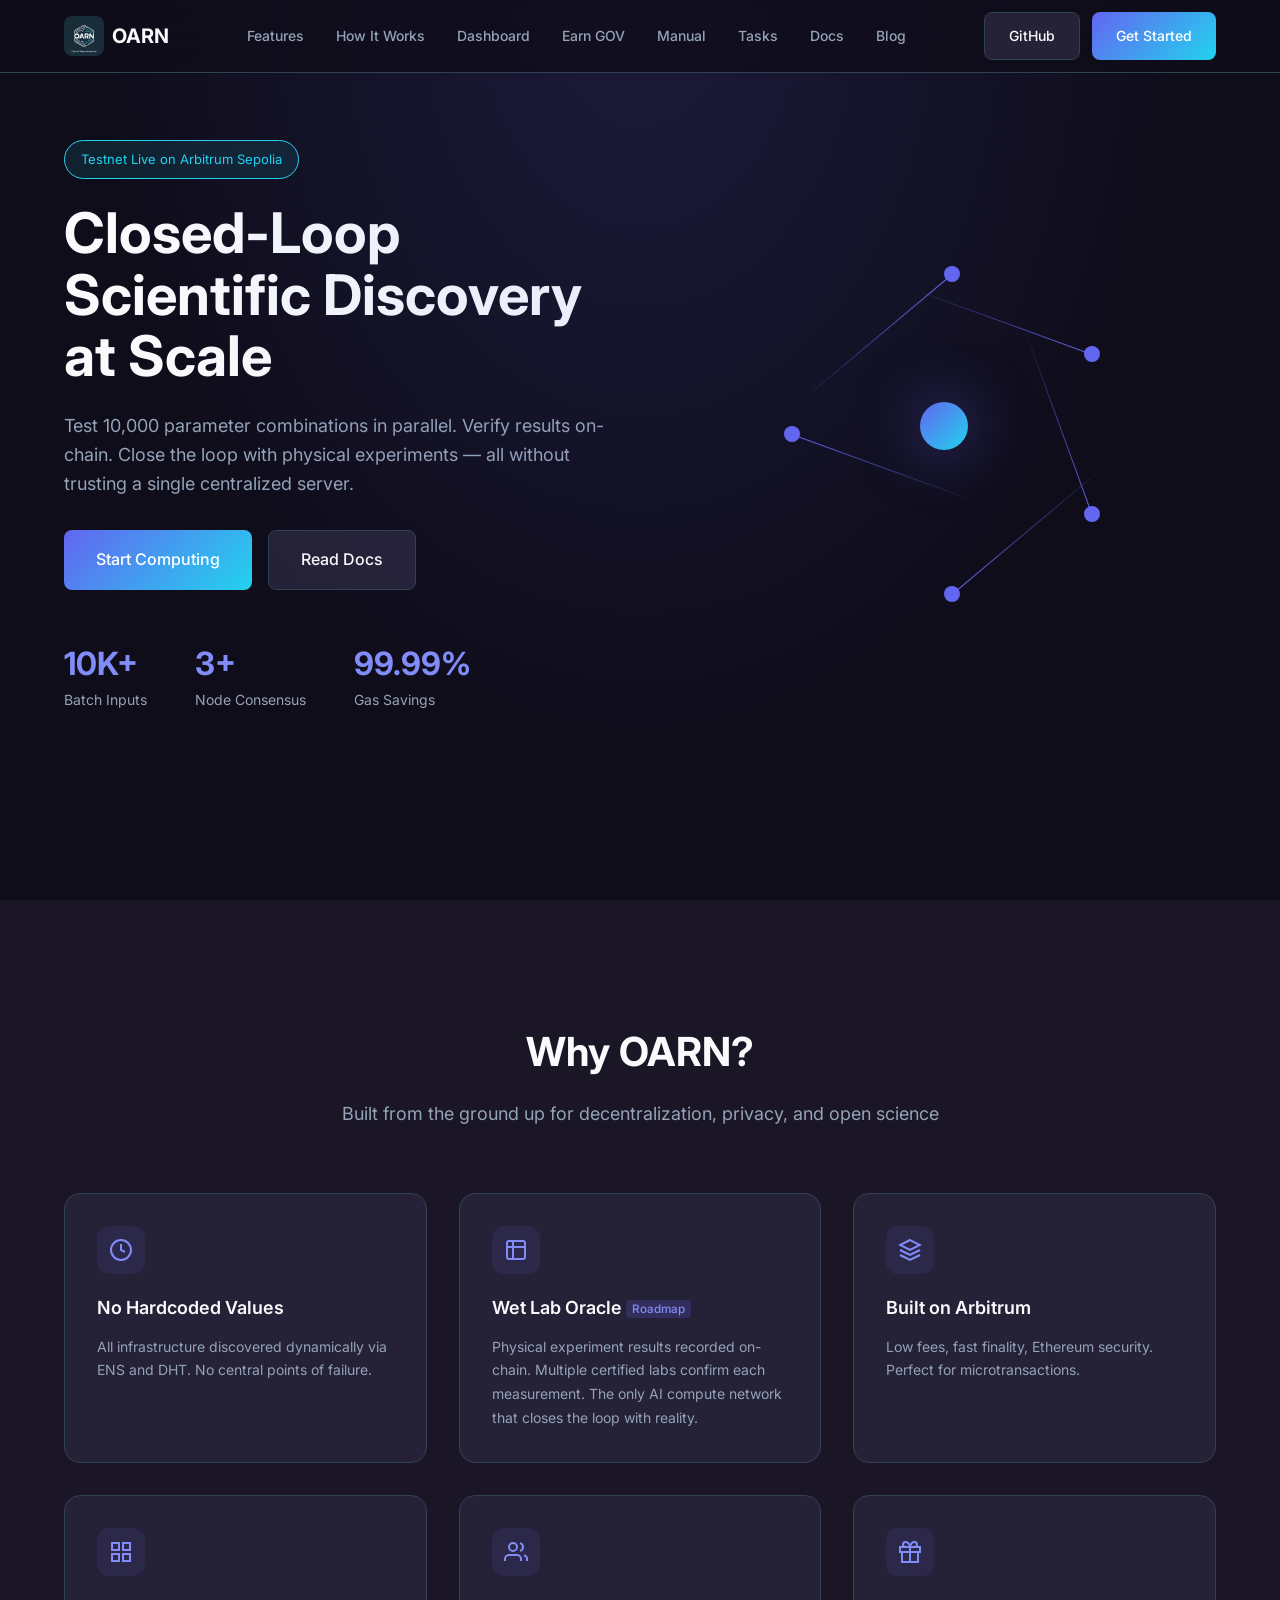
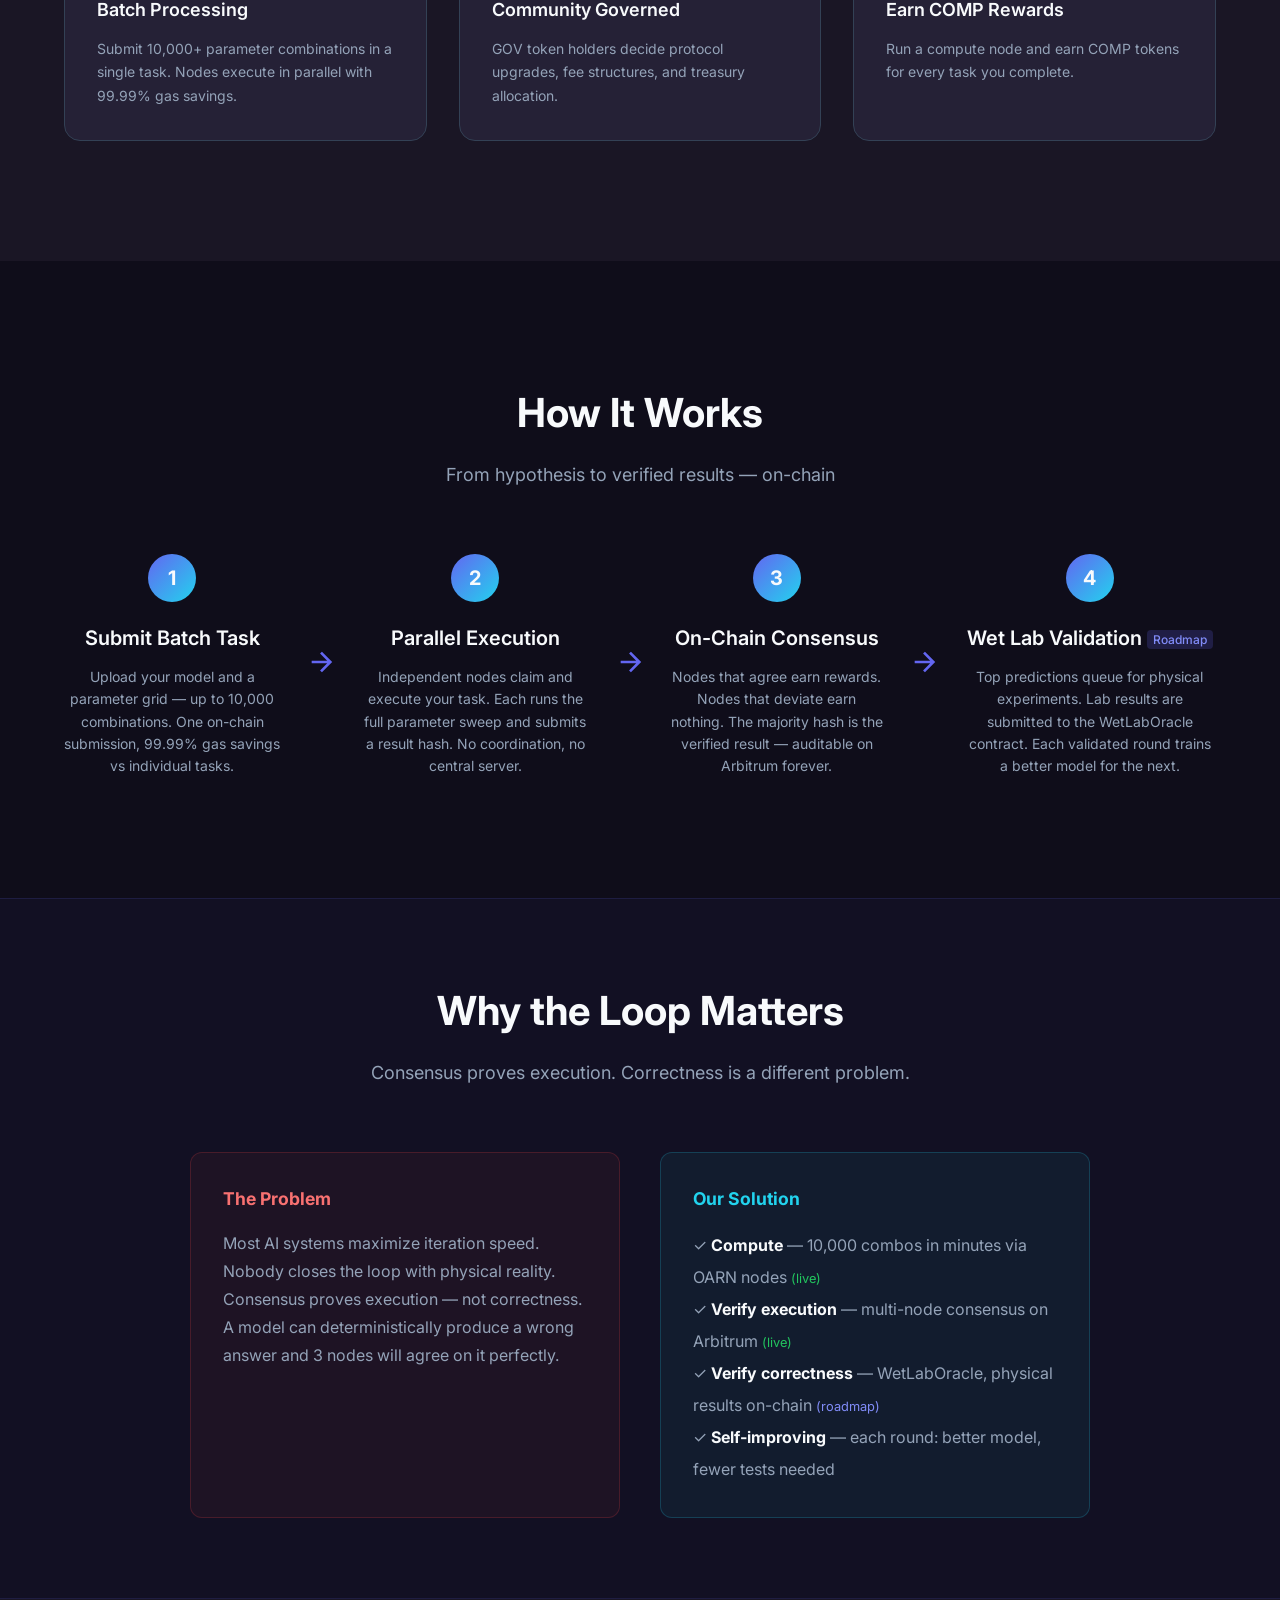
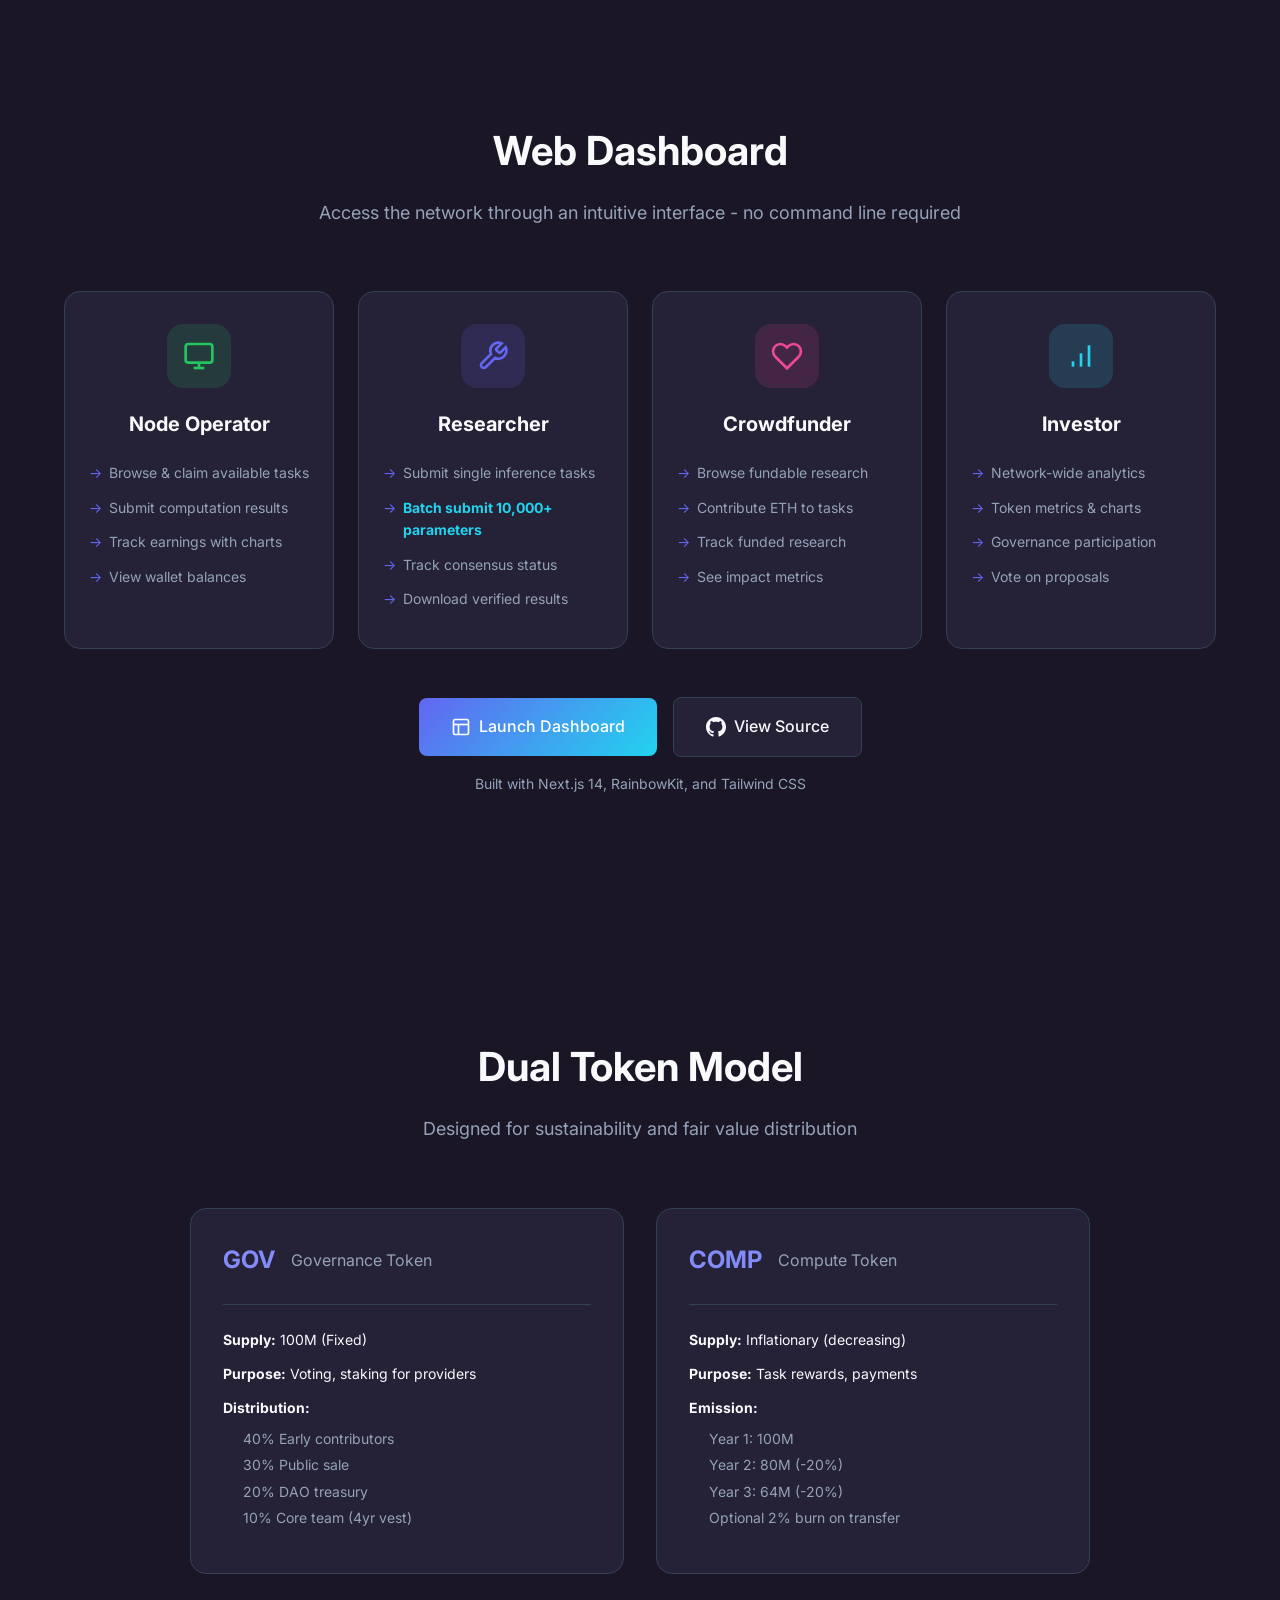
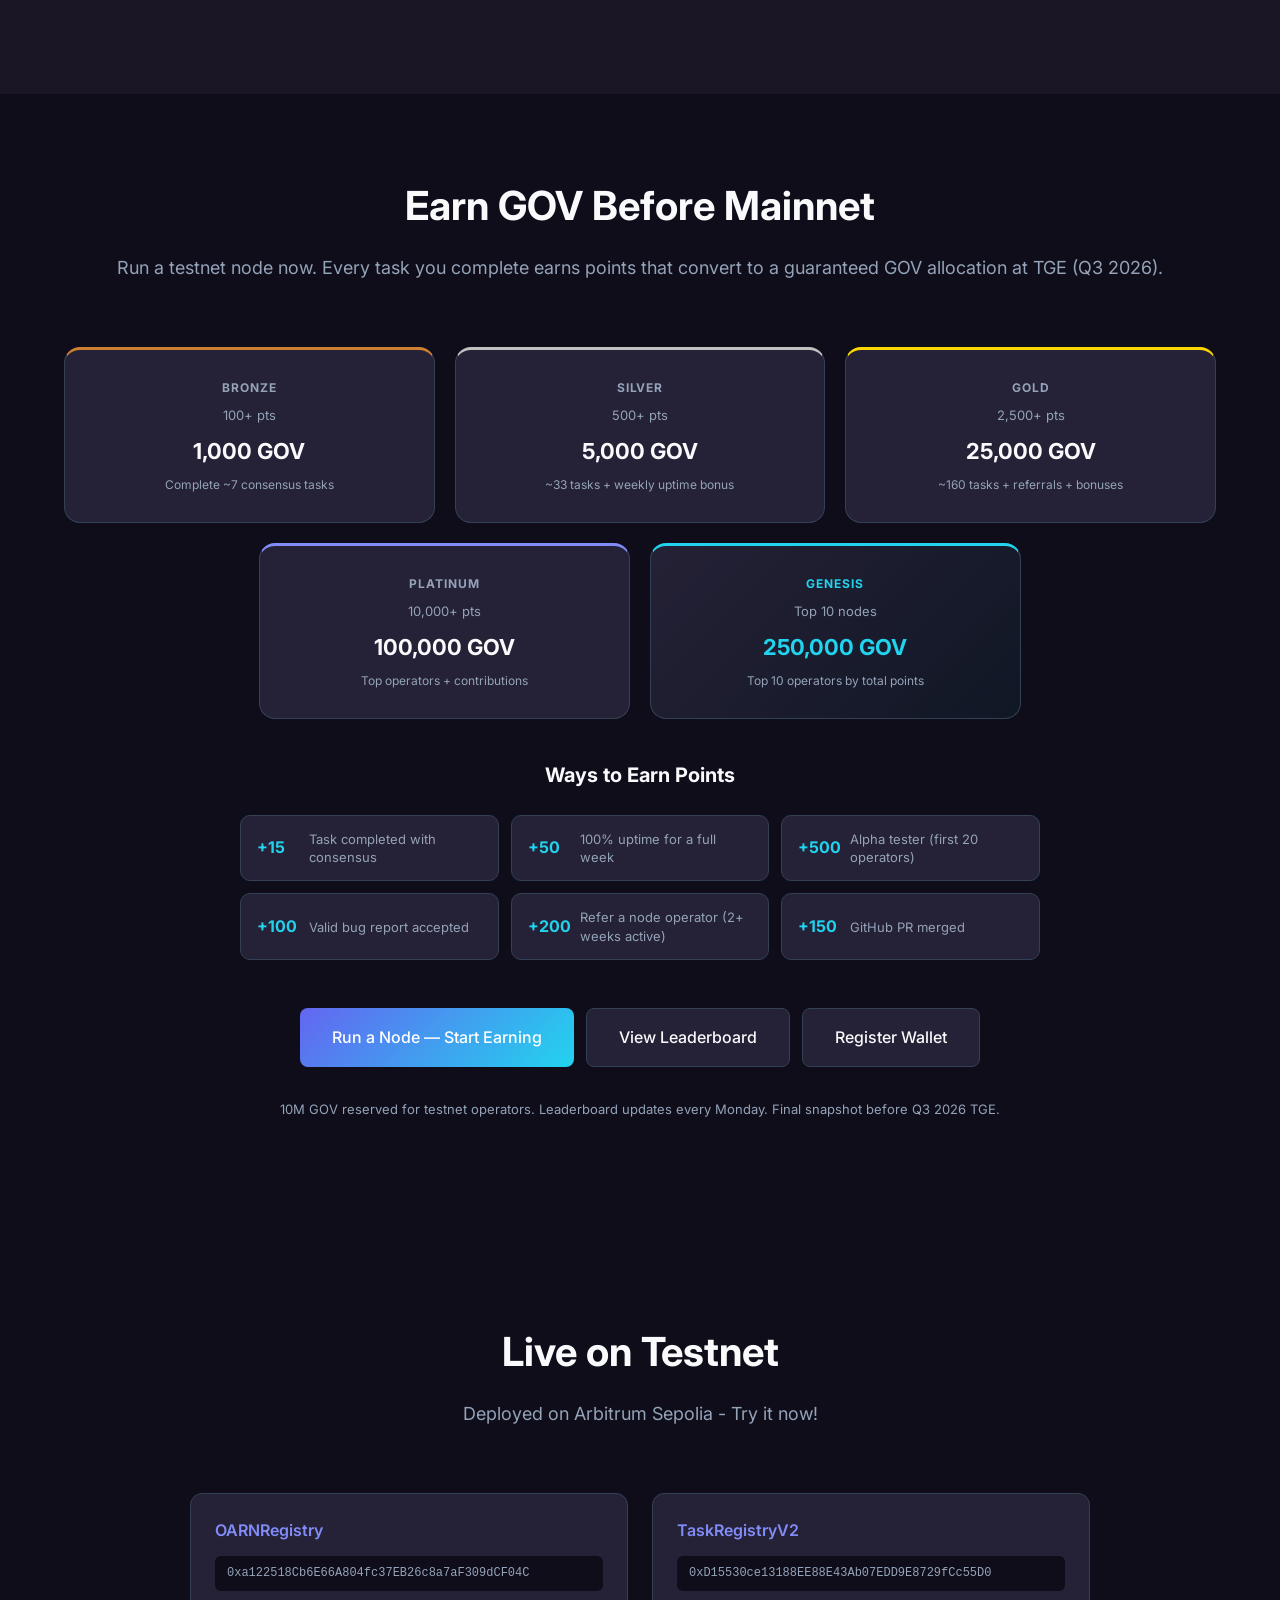
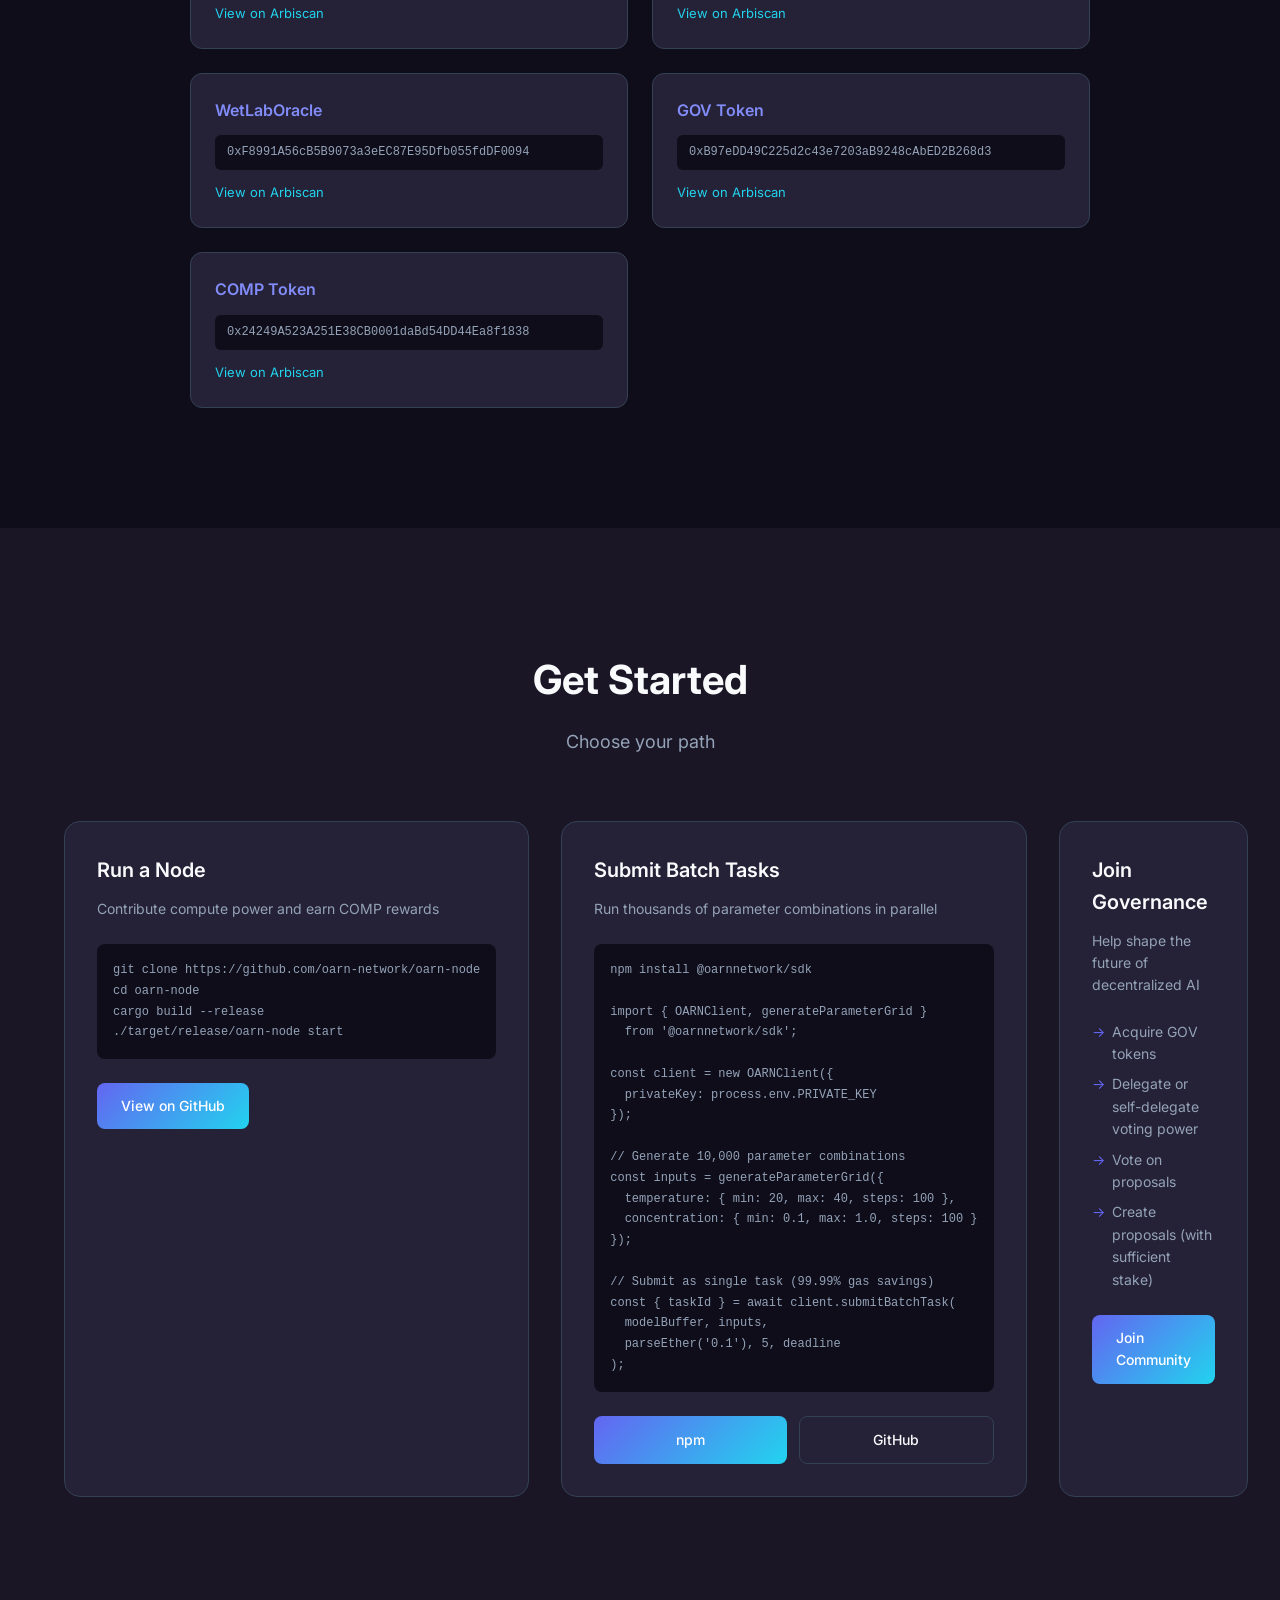
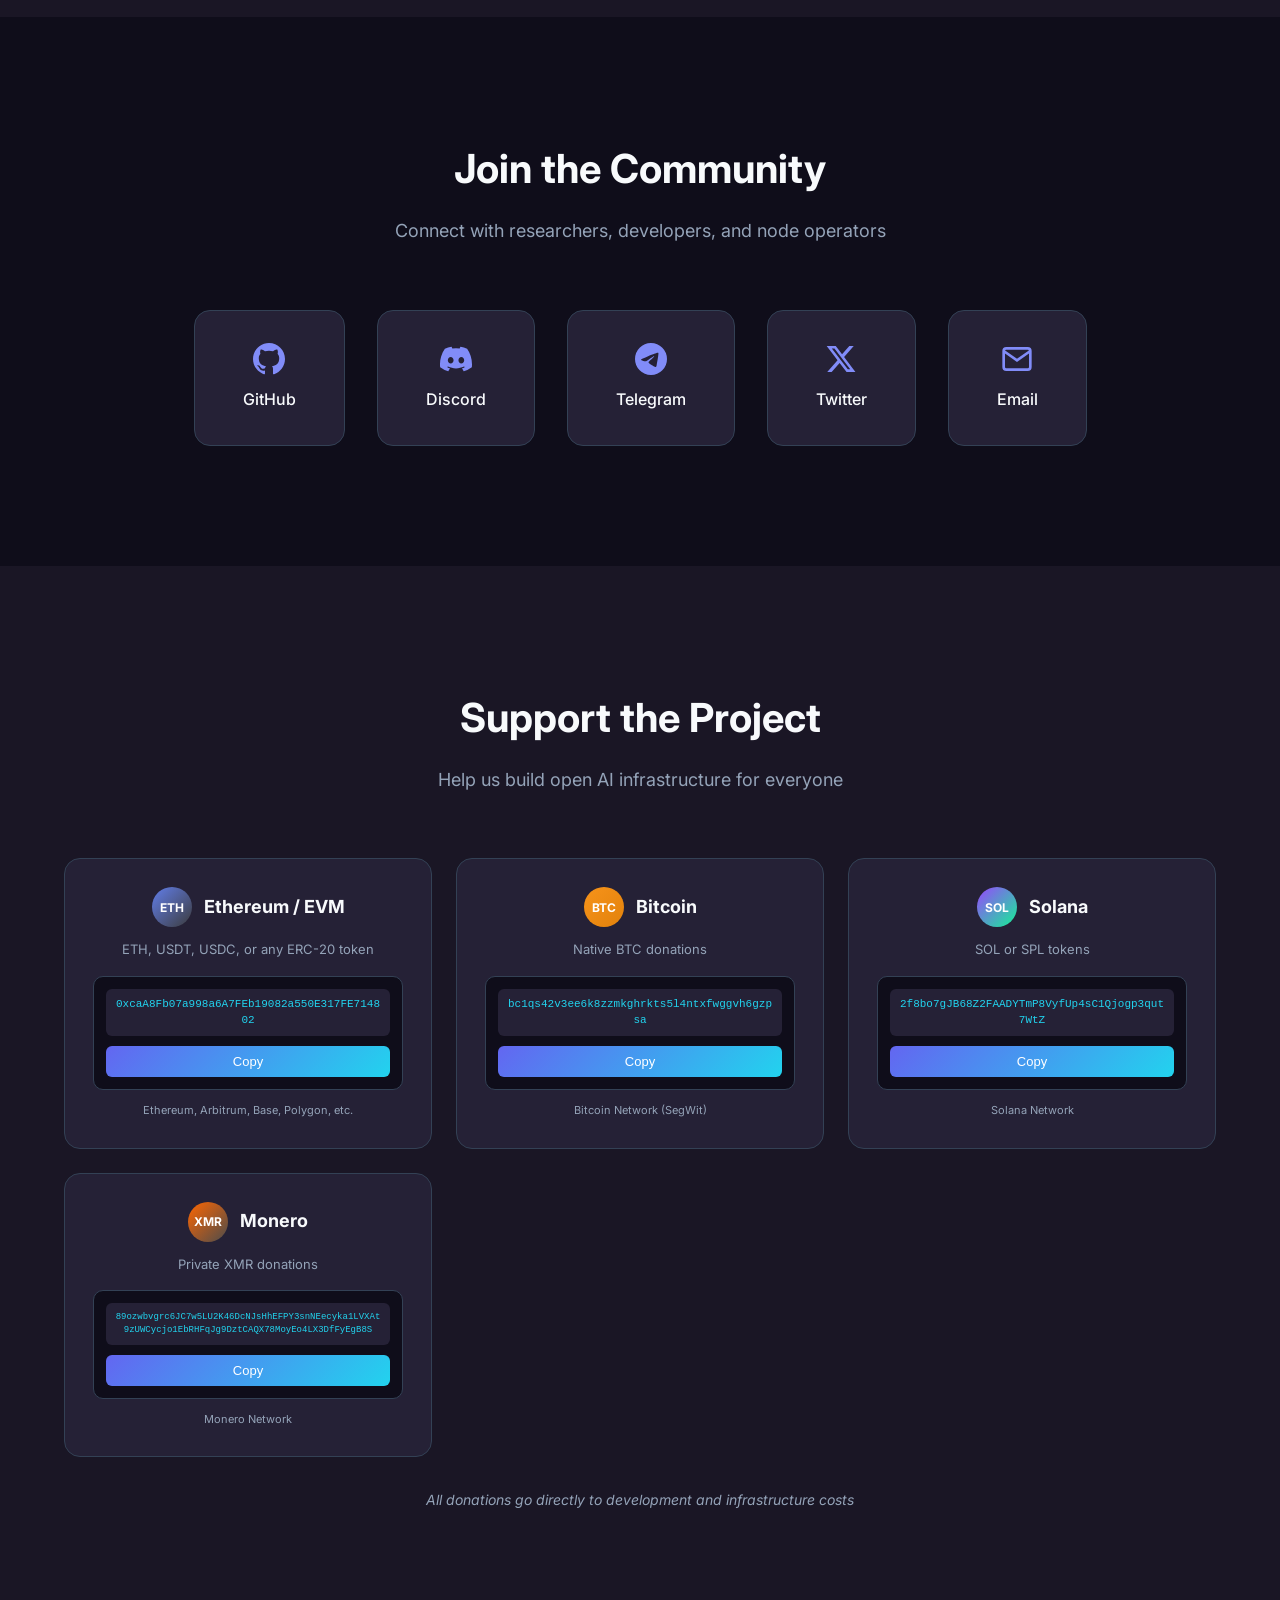
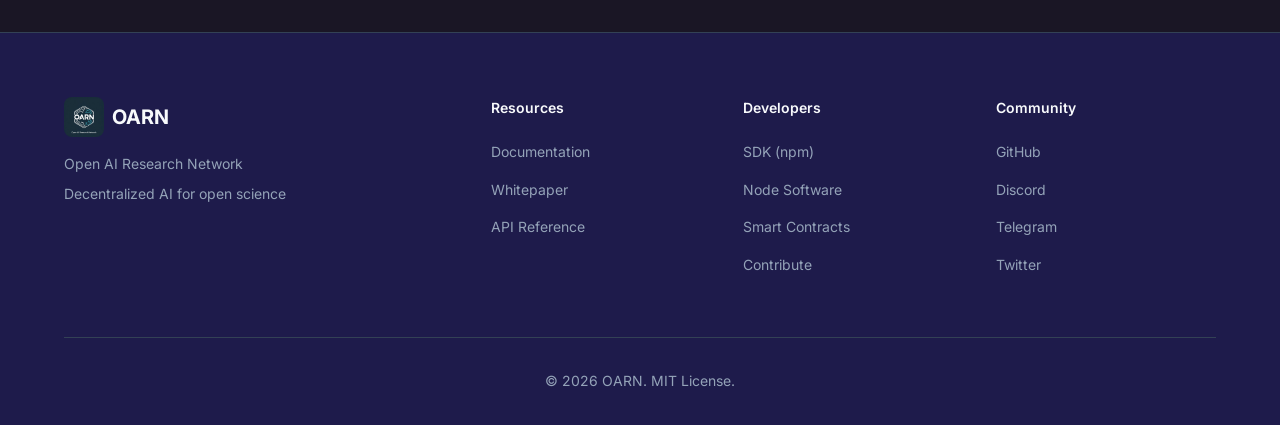
==== commit ff158cb7: "fix: correct OARNRegistry address + add WetLabOracle to contracts section (#86, #91)" ====
--- a/index.html
+++ b/index.html
@@ -466,13 +466,18 @@
             <div class="contracts-grid">
                 <div class="contract-item">
                     <span class="contract-name">OARNRegistry</span>
-                    <code class="contract-address">0x8DD738DBBD4A8484872F84192D011De766Ba5458</code>
-                    <a href="https://sepolia.arbiscan.io/address/0x8DD738DBBD4A8484872F84192D011De766Ba5458" target="_blank" class="contract-link">View on Arbiscan</a>
+                    <code class="contract-address">0xa122518Cb6E66A804fc37EB26c8a7aF309dCF04C</code>
+                    <a href="https://sepolia.arbiscan.io/address/0xa122518Cb6E66A804fc37EB26c8a7aF309dCF04C" target="_blank" class="contract-link">View on Arbiscan</a>
                 </div>
                 <div class="contract-item">
                     <span class="contract-name">TaskRegistryV2</span>
                     <code class="contract-address">0xD15530ce13188EE88E43Ab07EDD9E8729fCc55D0</code>
                     <a href="https://sepolia.arbiscan.io/address/0xD15530ce13188EE88E43Ab07EDD9E8729fCc55D0" target="_blank" class="contract-link">View on Arbiscan</a>
+                </div>
+                <div class="contract-item">
+                    <span class="contract-name">WetLabOracle</span>
+                    <code class="contract-address">0xF8991A56cB5B9073a3eEC87E95Dfb055fdDF0094</code>
+                    <a href="https://sepolia.arbiscan.io/address/0xF8991A56cB5B9073a3eEC87E95Dfb055fdDF0094" target="_blank" class="contract-link">View on Arbiscan</a>
                 </div>
                 <div class="contract-item">
                     <span class="contract-name">GOV Token</span>
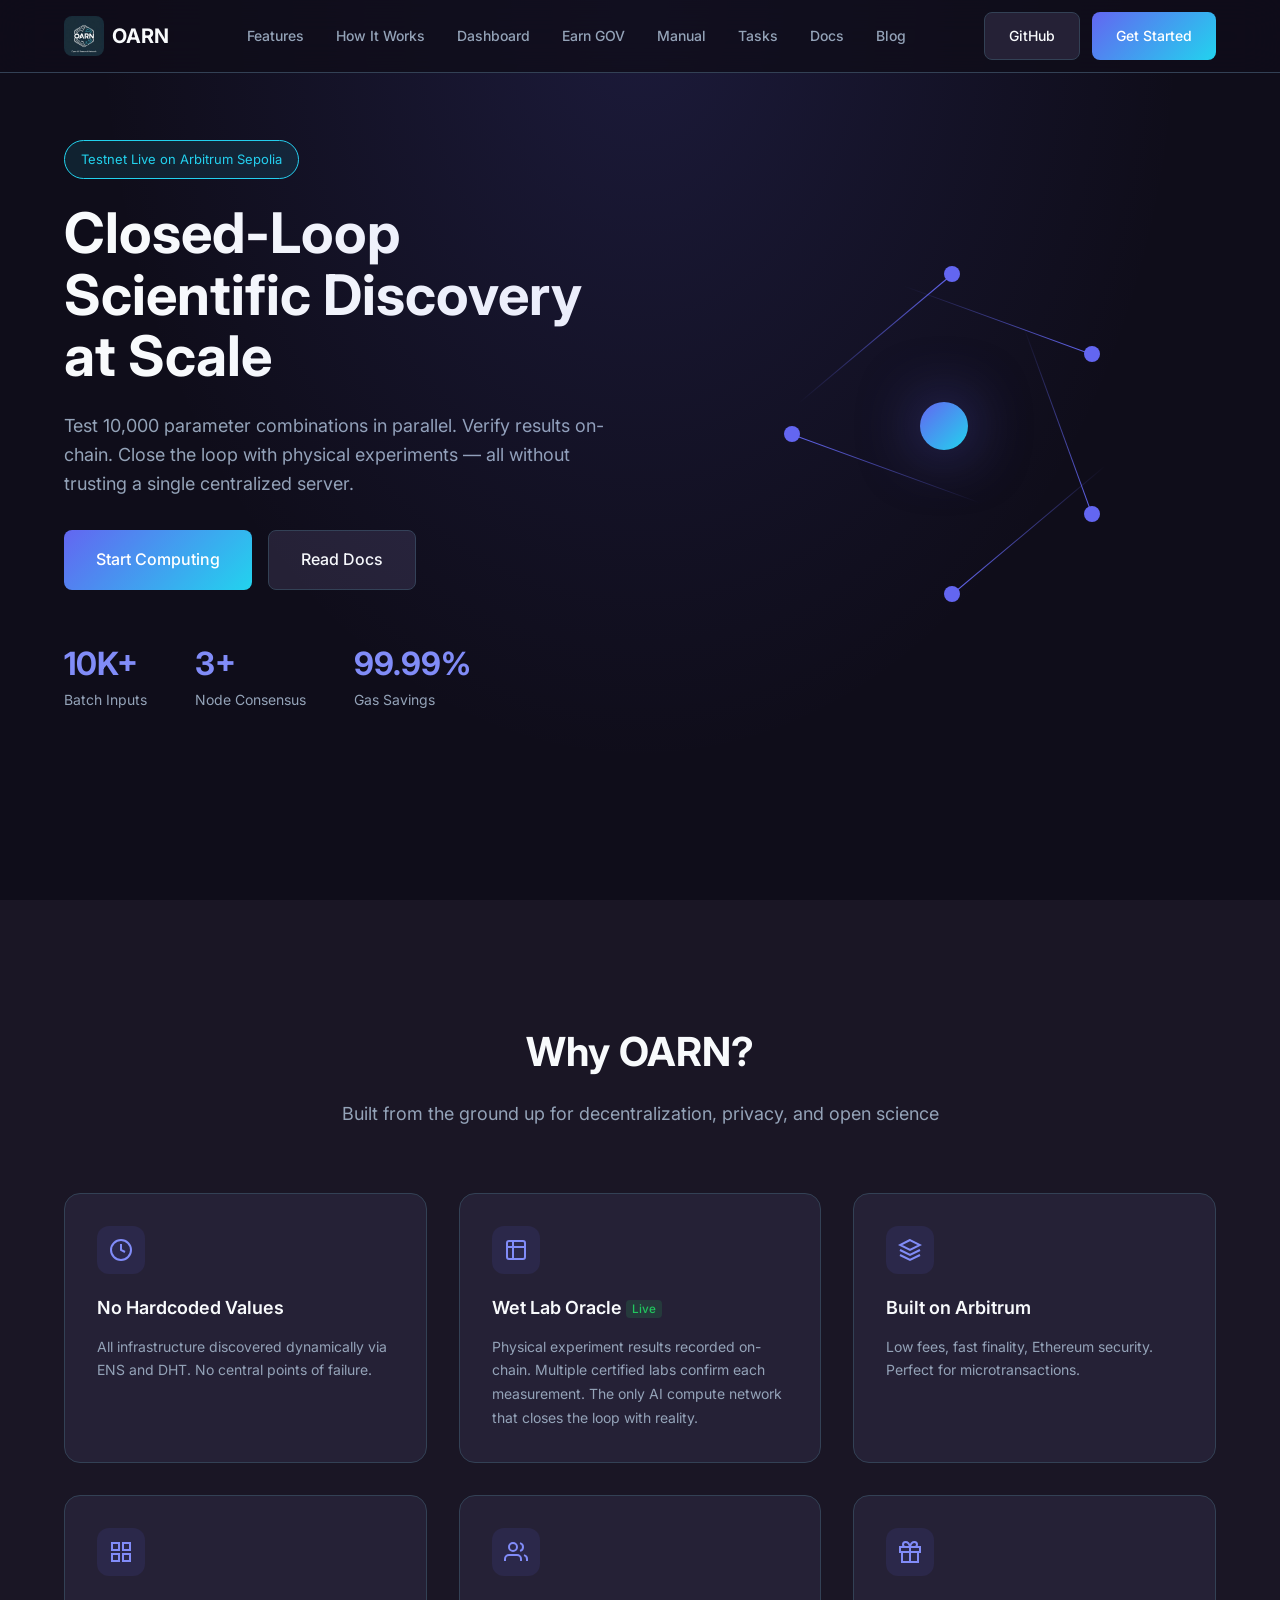
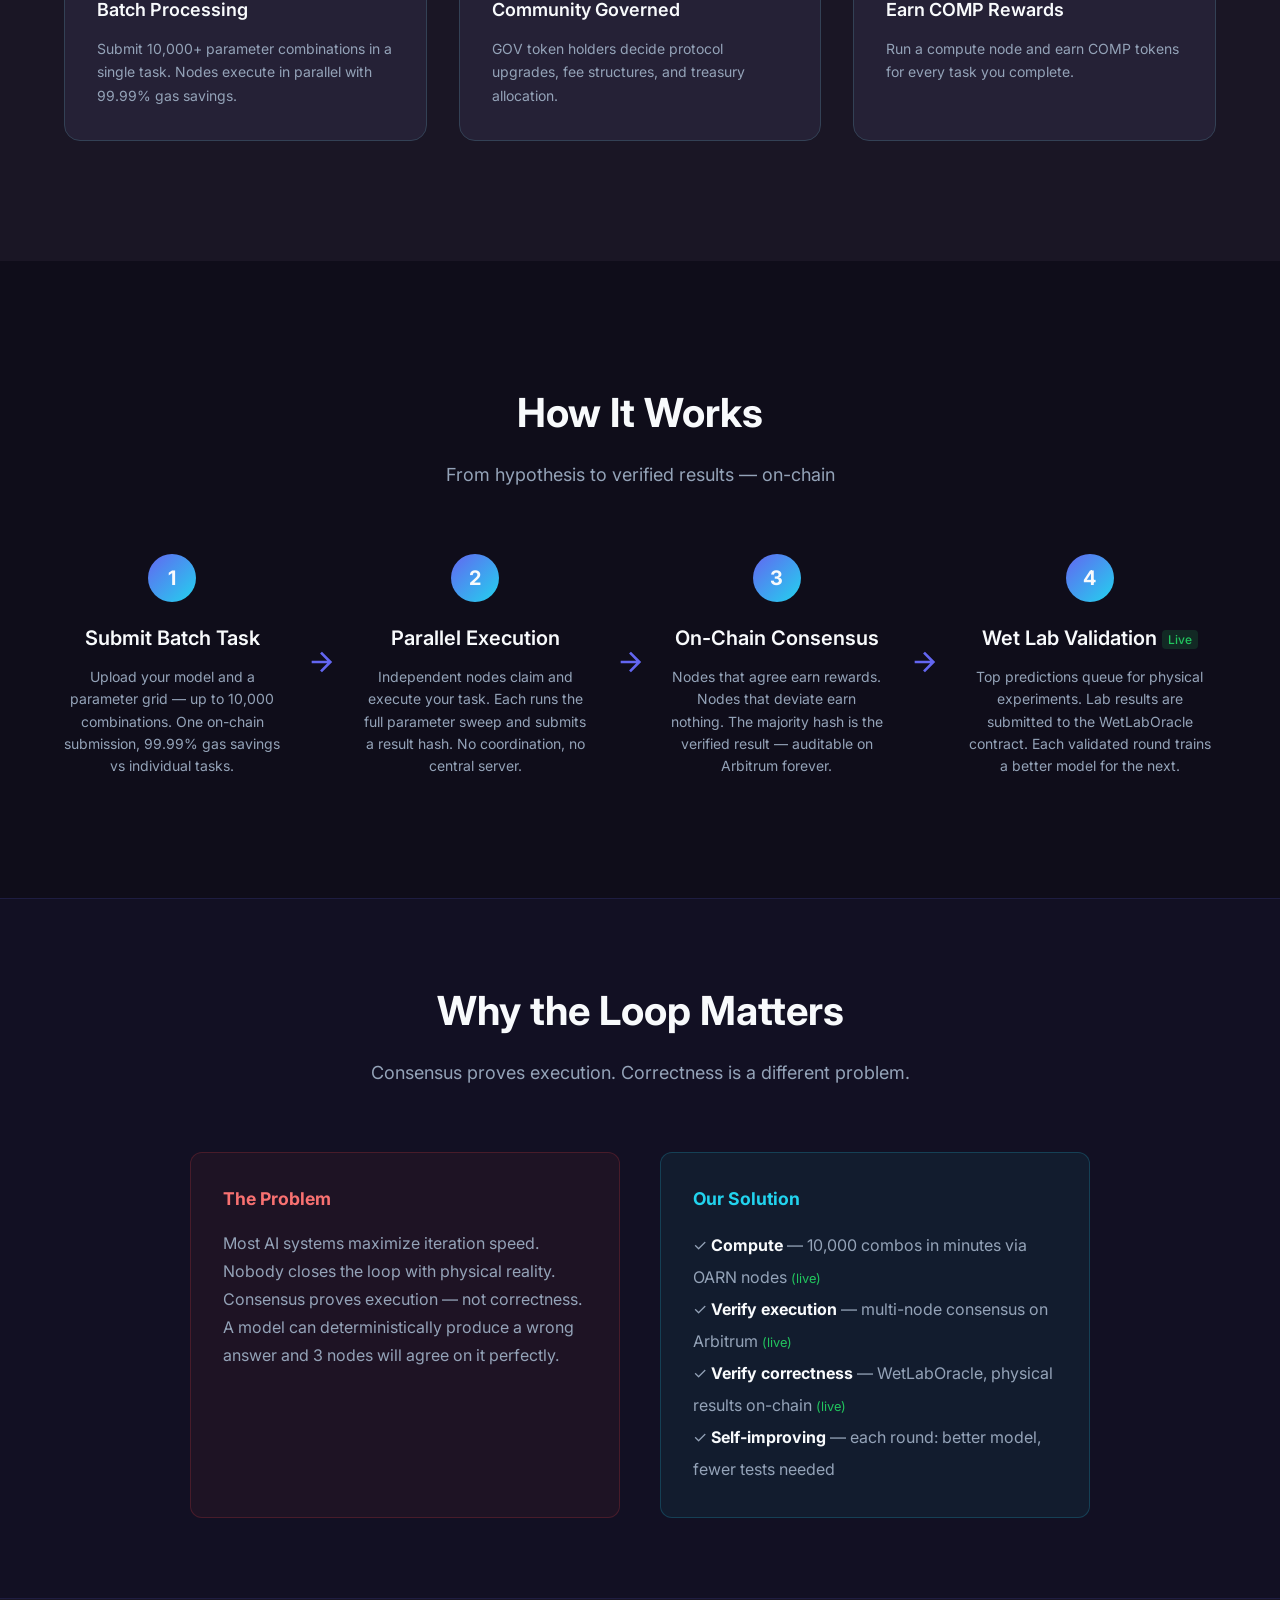
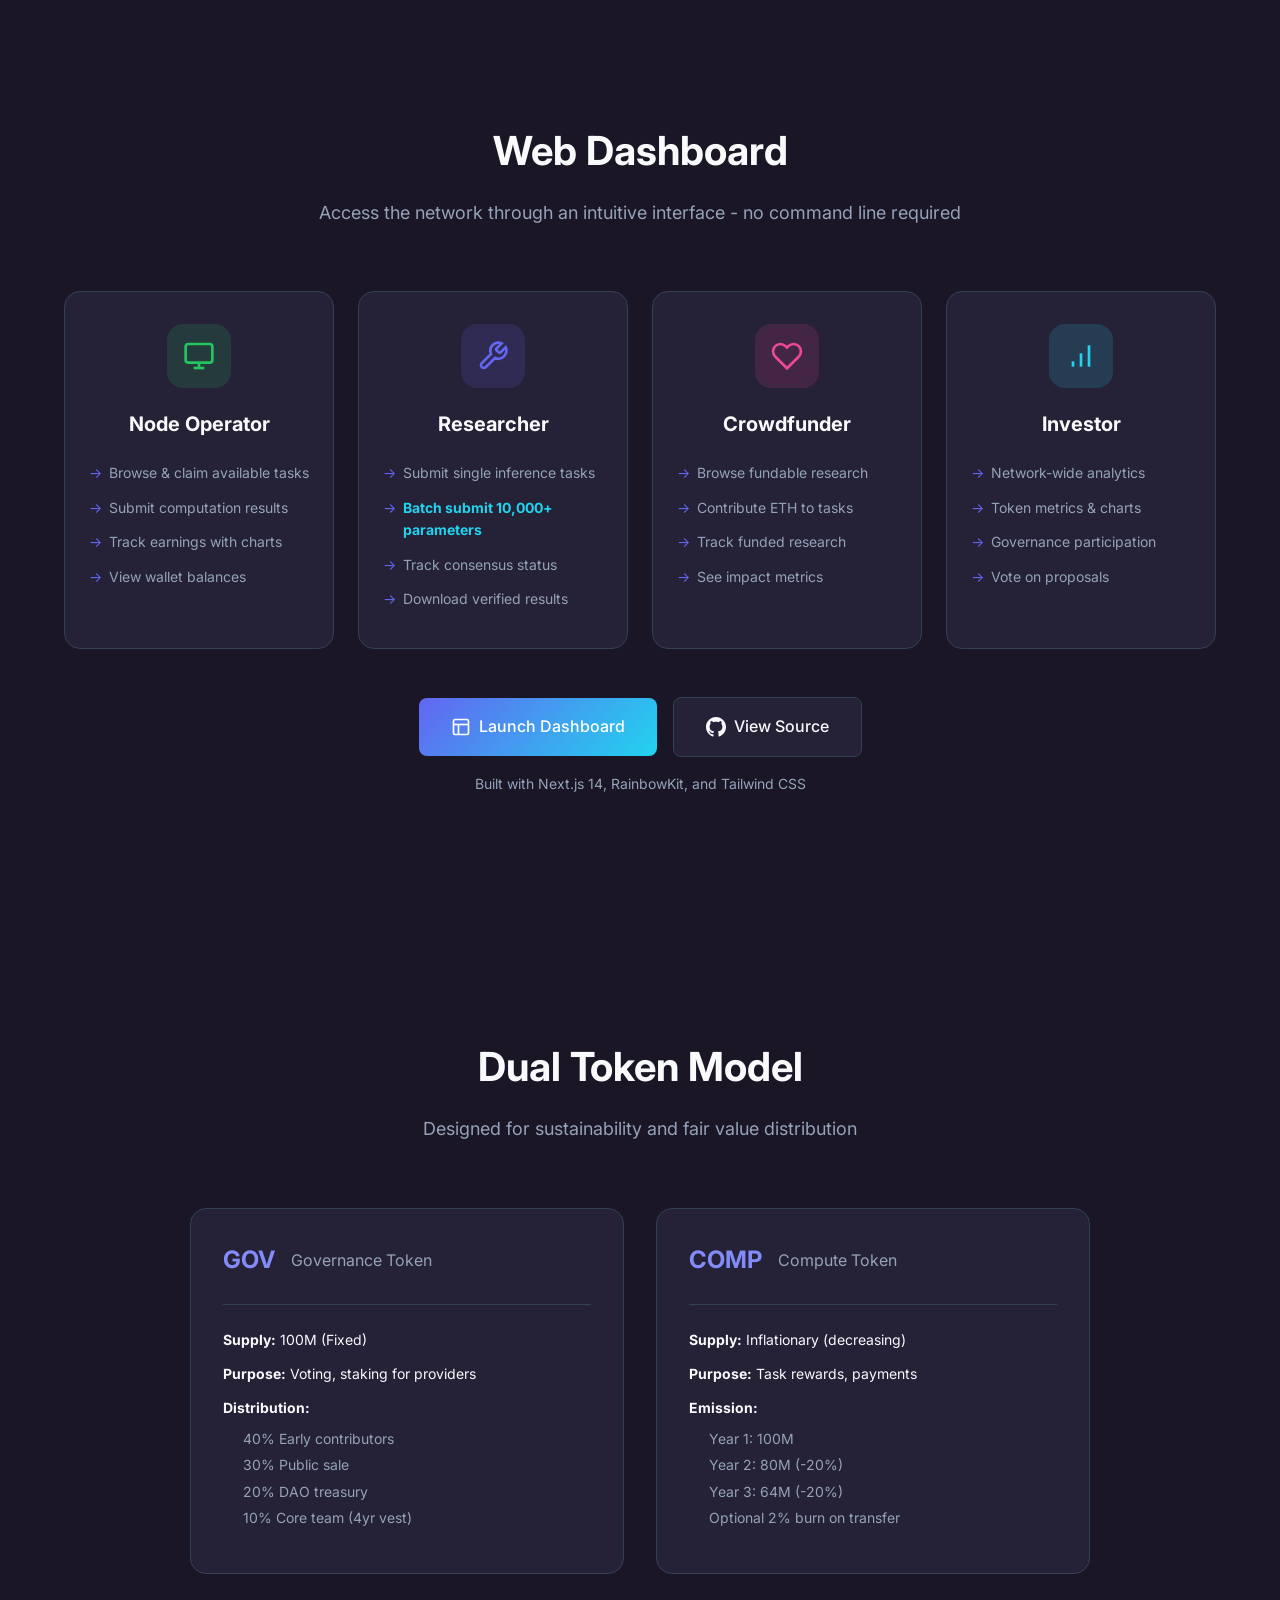
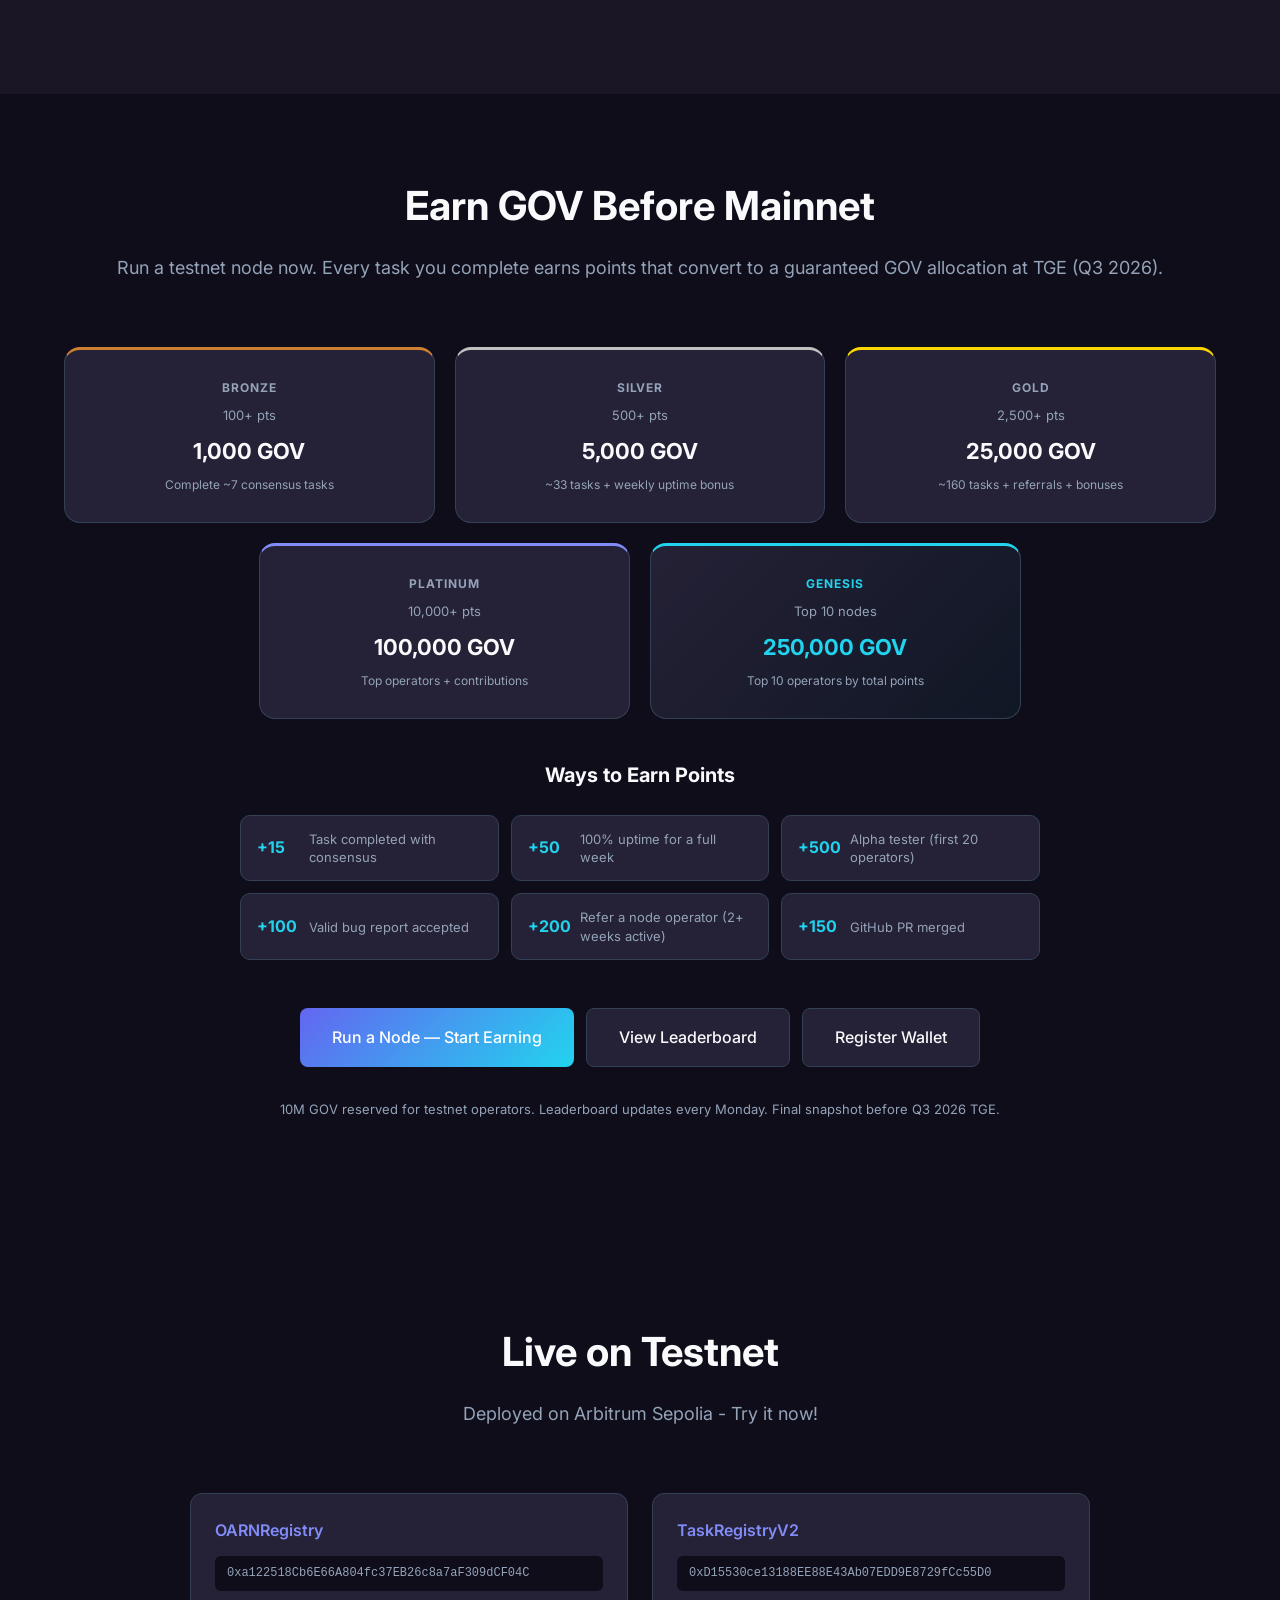
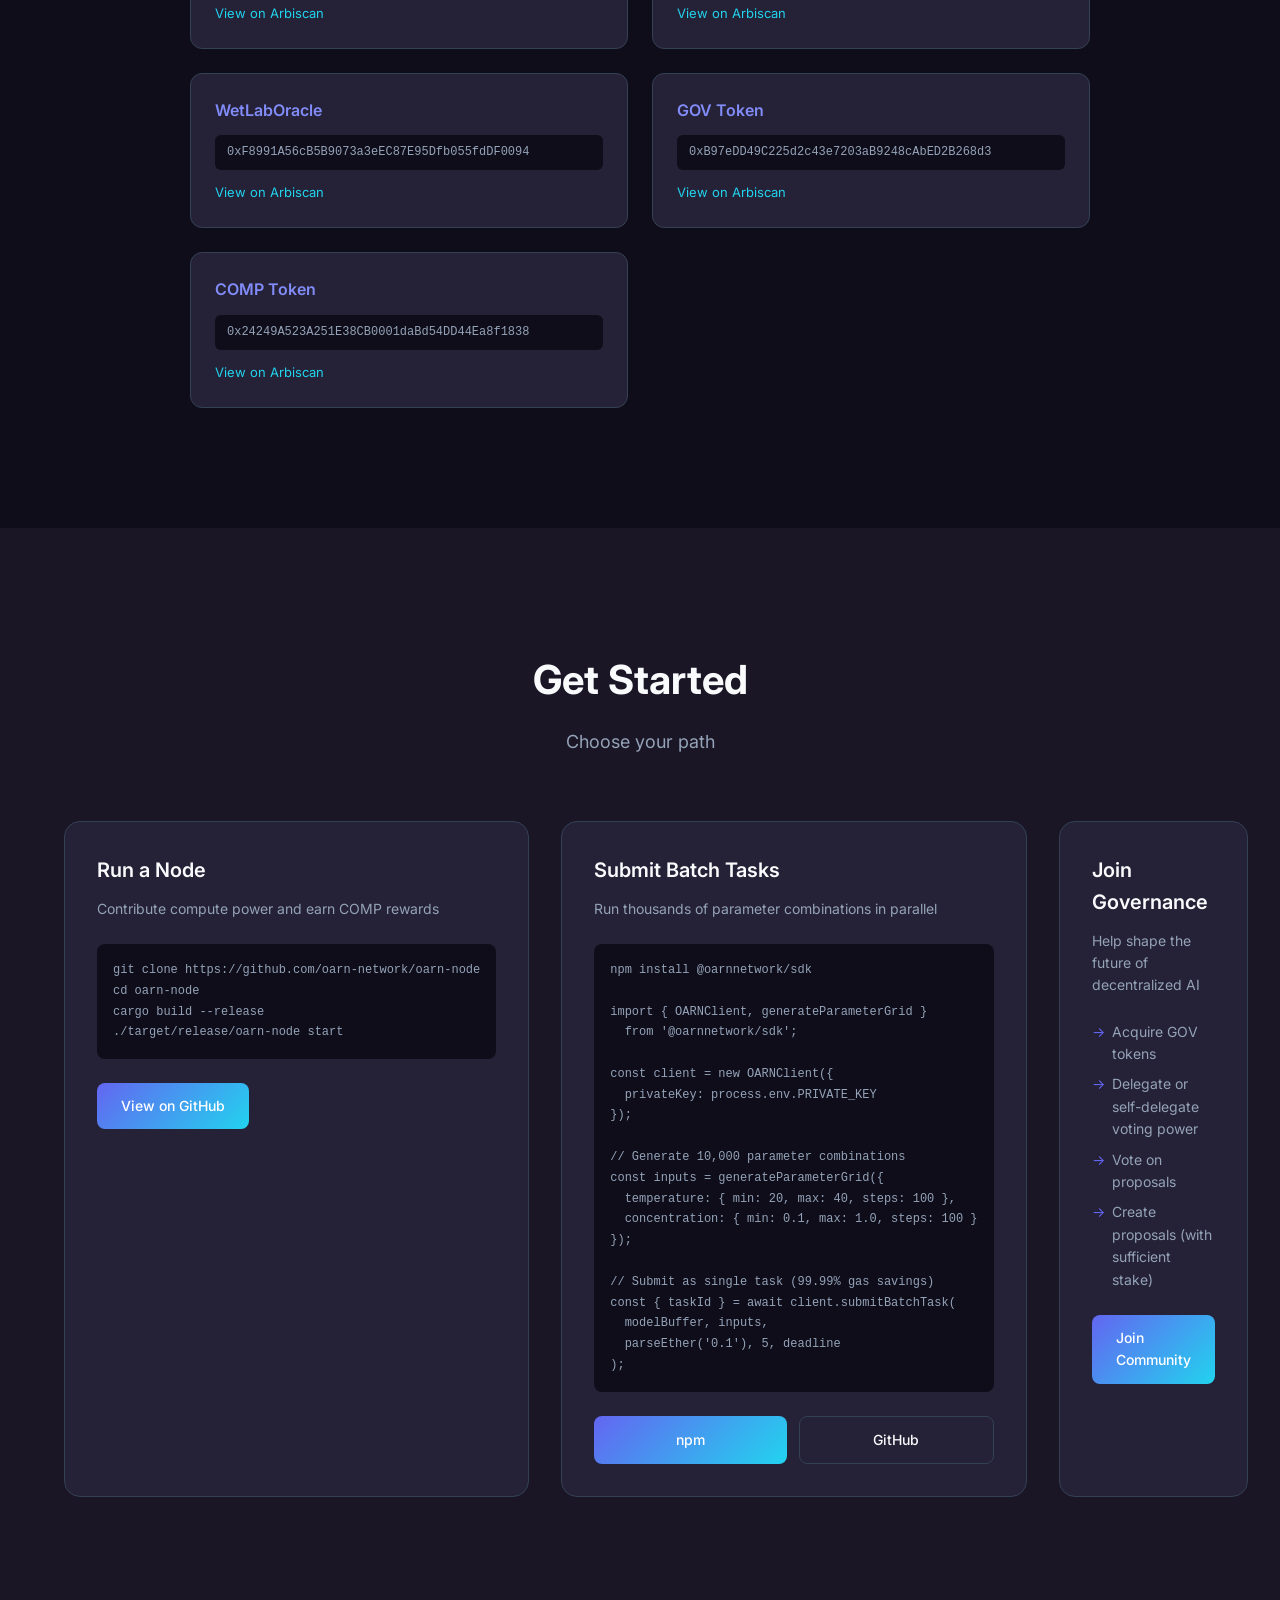
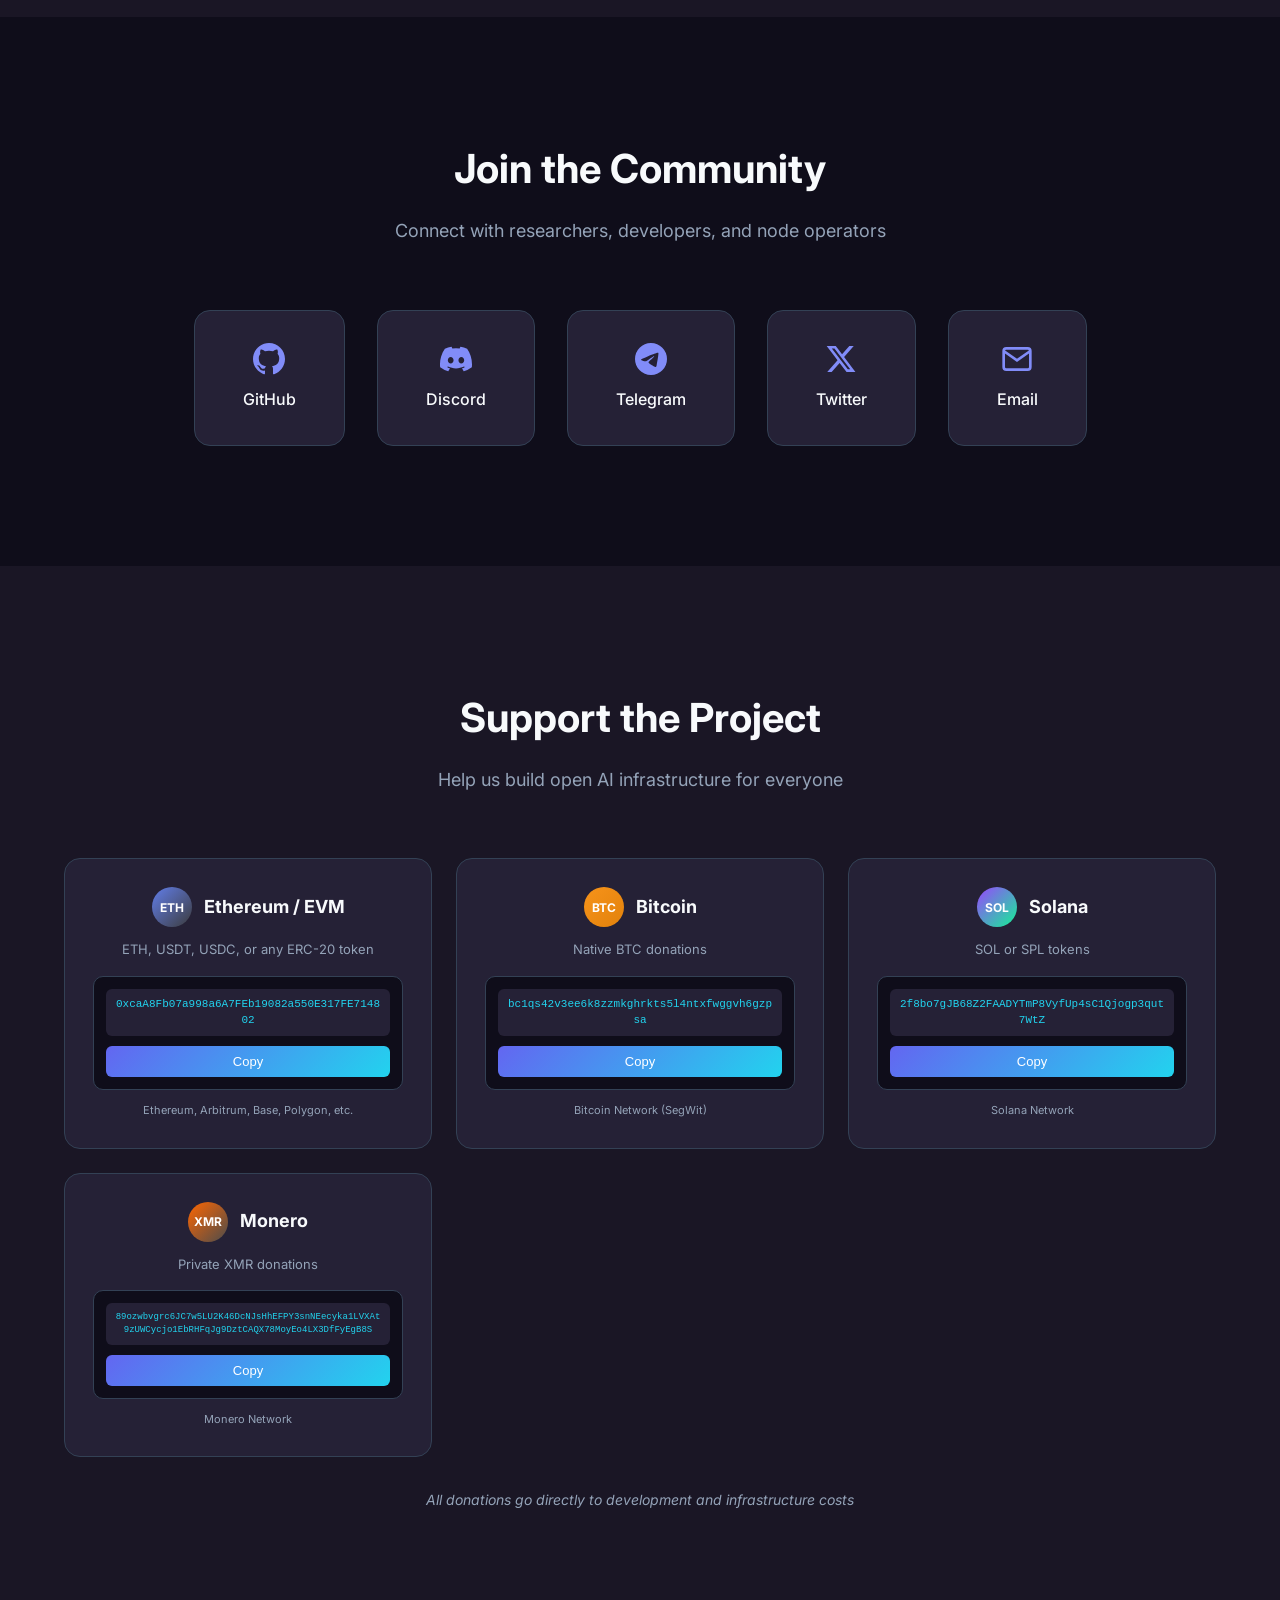
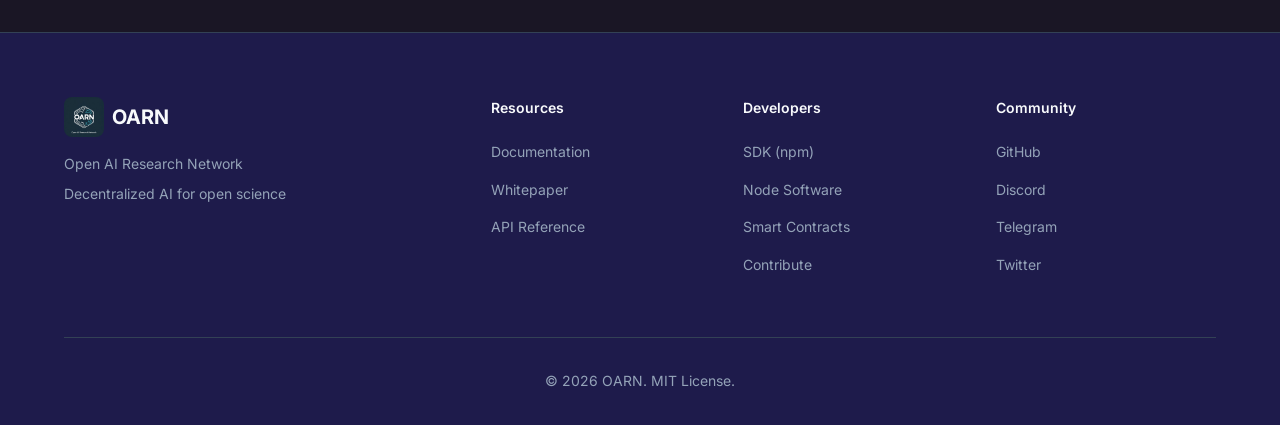
==== commit a98c3215: "fix: update WetLabOracle badges from Roadmap to Live on homepage (#92)" ====
--- a/index.html
+++ b/index.html
@@ -109,7 +109,7 @@
                             <path d="M9 3H5a2 2 0 00-2 2v4m6-6h10a2 2 0 012 2v4M9 3v18m0 0h10a2 2 0 002-2V9M9 21H5a2 2 0 01-2-2V9m0 0h18"/>
                         </svg>
                     </div>
-                    <h3>Wet Lab Oracle <span style="font-size:0.65em;background:rgba(99,102,241,0.2);color:#818cf8;padding:2px 6px;border-radius:4px;font-weight:500;vertical-align:middle;">Roadmap</span></h3>
+                    <h3>Wet Lab Oracle <span style="font-size:0.65em;background:rgba(34,197,94,0.15);color:#22c55e;padding:2px 6px;border-radius:4px;font-weight:500;vertical-align:middle;">Live</span></h3>
                     <p>Physical experiment results recorded on-chain. Multiple certified labs confirm each measurement. The only AI compute network that closes the loop with reality.</p>
                 </div>
 
@@ -207,7 +207,7 @@
                 </div>
                 <div class="step">
                     <div class="step-number">4</div>
-                    <h3>Wet Lab Validation <span style="font-size:0.6em;background:rgba(99,102,241,0.2);color:#818cf8;padding:2px 6px;border-radius:4px;font-weight:500;vertical-align:middle;">Roadmap</span></h3>
+                    <h3>Wet Lab Validation <span style="font-size:0.6em;background:rgba(34,197,94,0.15);color:#22c55e;padding:2px 6px;border-radius:4px;font-weight:500;vertical-align:middle;">Live</span></h3>
                     <p>Top predictions queue for physical experiments. Lab results are submitted to the WetLabOracle contract. Each validated round trains a better model for the next.</p>
                 </div>
             </div>
@@ -229,7 +229,7 @@
                     <ul style="color:var(--text-muted);line-height:2;margin:0;padding:0;list-style:none;">
                         <li>✓ <strong style="color:var(--text);">Compute</strong> — 10,000 combos in minutes via OARN nodes <span style="color:#22c55e;font-size:0.8em;">(live)</span></li>
                         <li>✓ <strong style="color:var(--text);">Verify execution</strong> — multi-node consensus on Arbitrum <span style="color:#22c55e;font-size:0.8em;">(live)</span></li>
-                        <li>✓ <strong style="color:var(--text);">Verify correctness</strong> — WetLabOracle, physical results on-chain <span style="color:#818cf8;font-size:0.8em;">(roadmap)</span></li>
+                        <li>✓ <strong style="color:var(--text);">Verify correctness</strong> — WetLabOracle, physical results on-chain <span style="color:#22c55e;font-size:0.8em;">(live)</span></li>
                         <li>✓ <strong style="color:var(--text);">Self-improving</strong> — each round: better model, fewer tests needed</li>
                     </ul>
                 </div>
